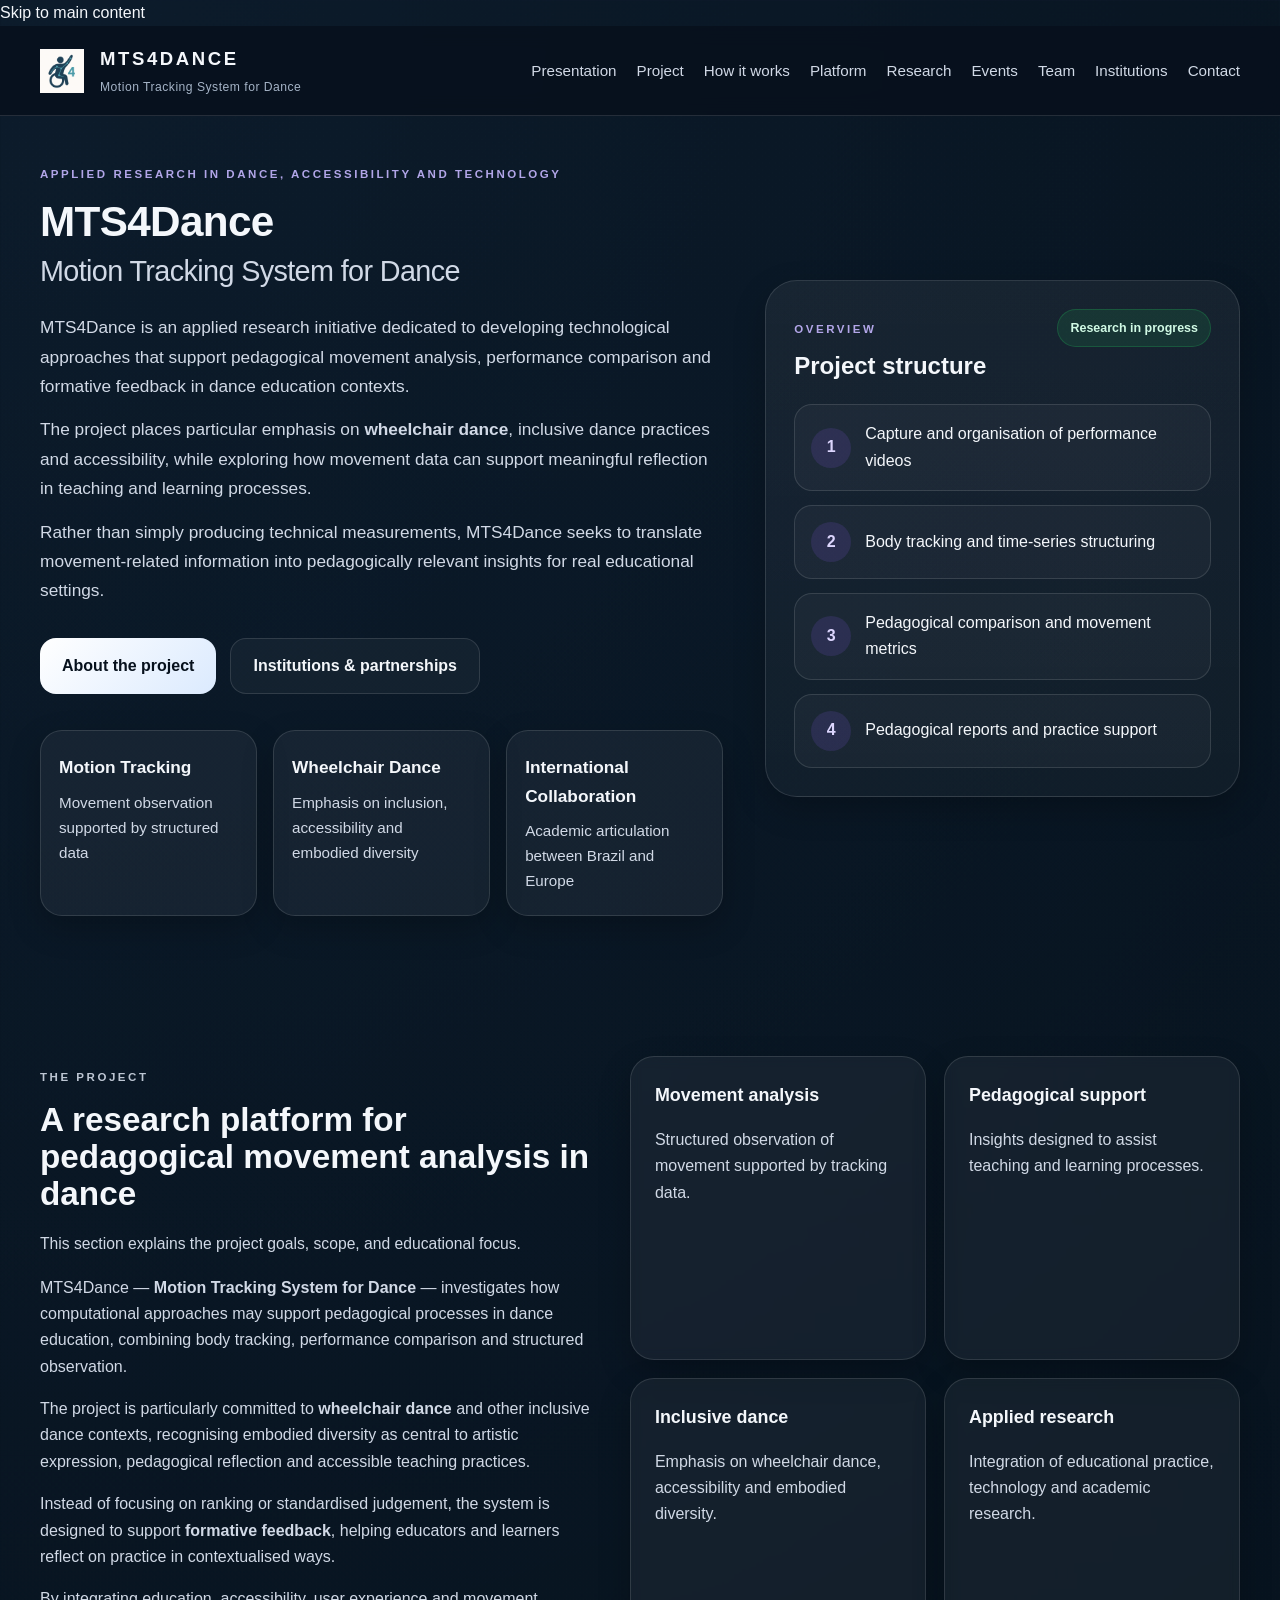
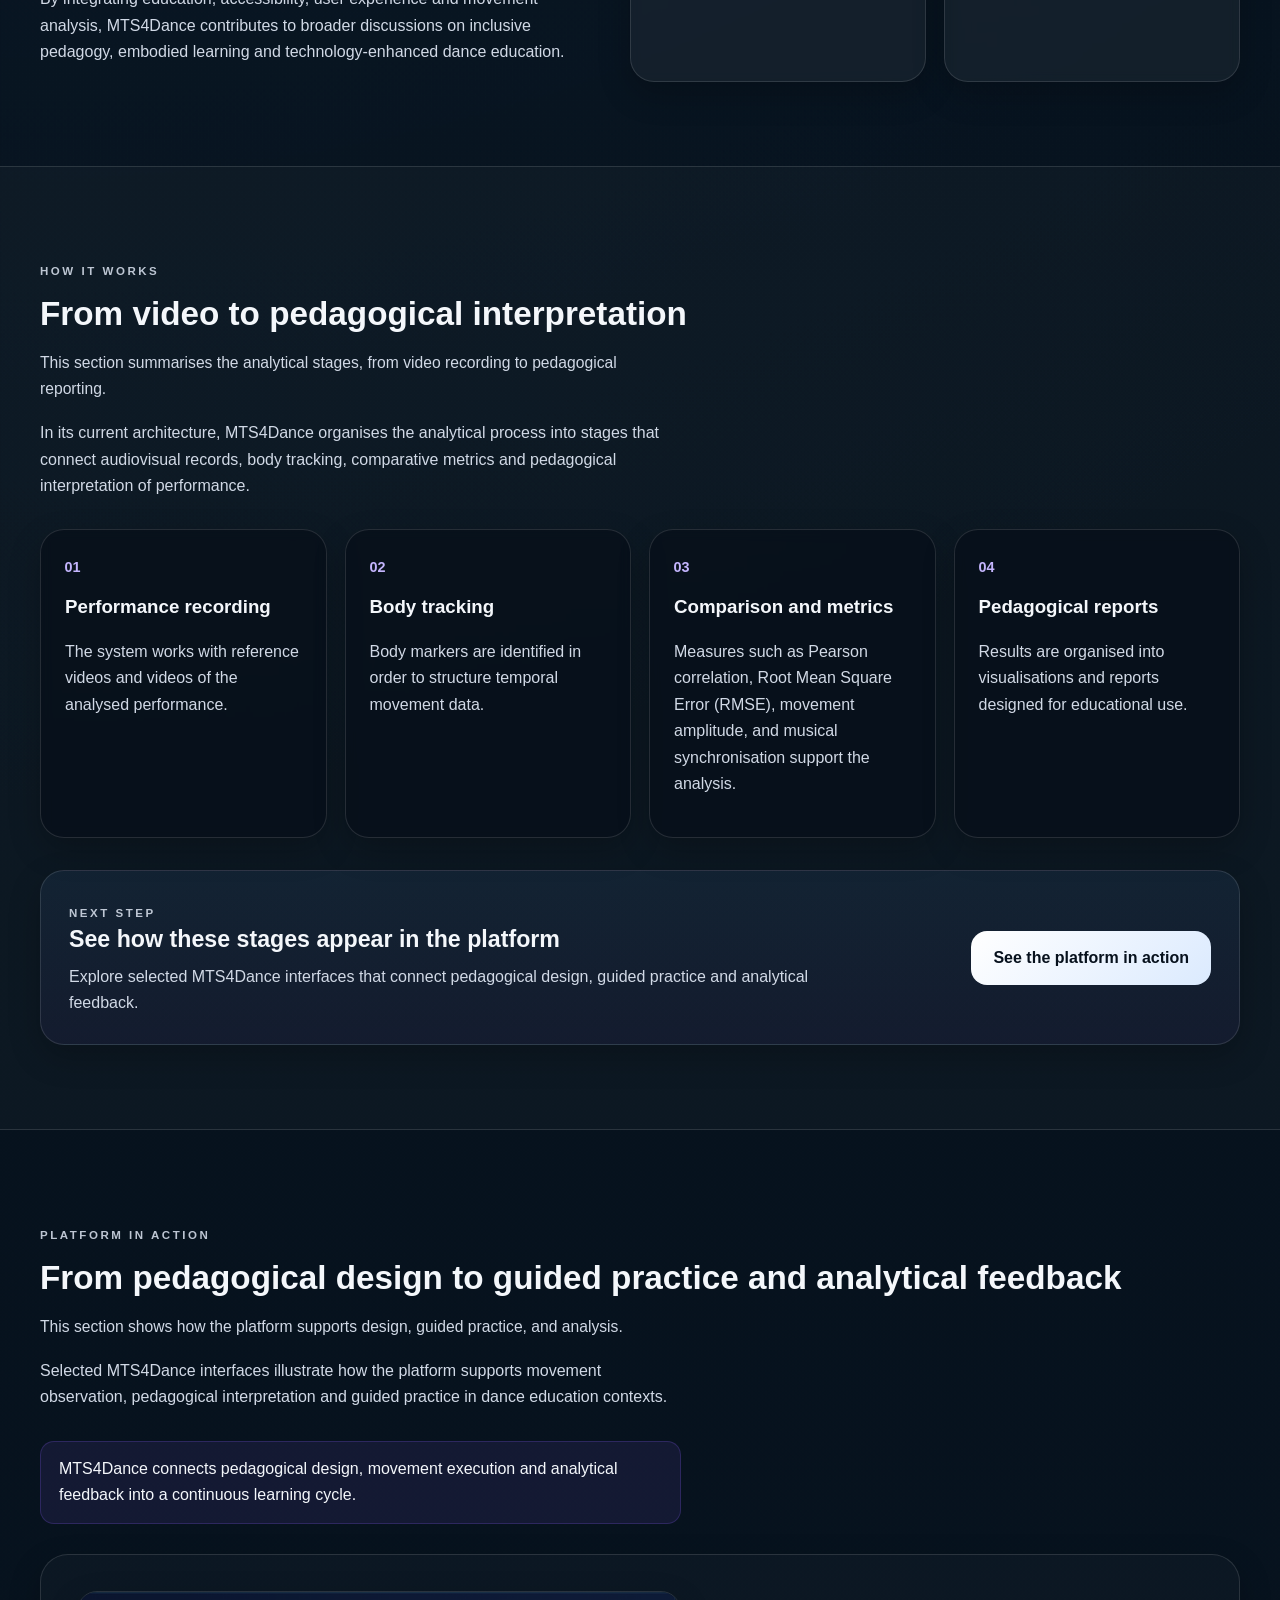
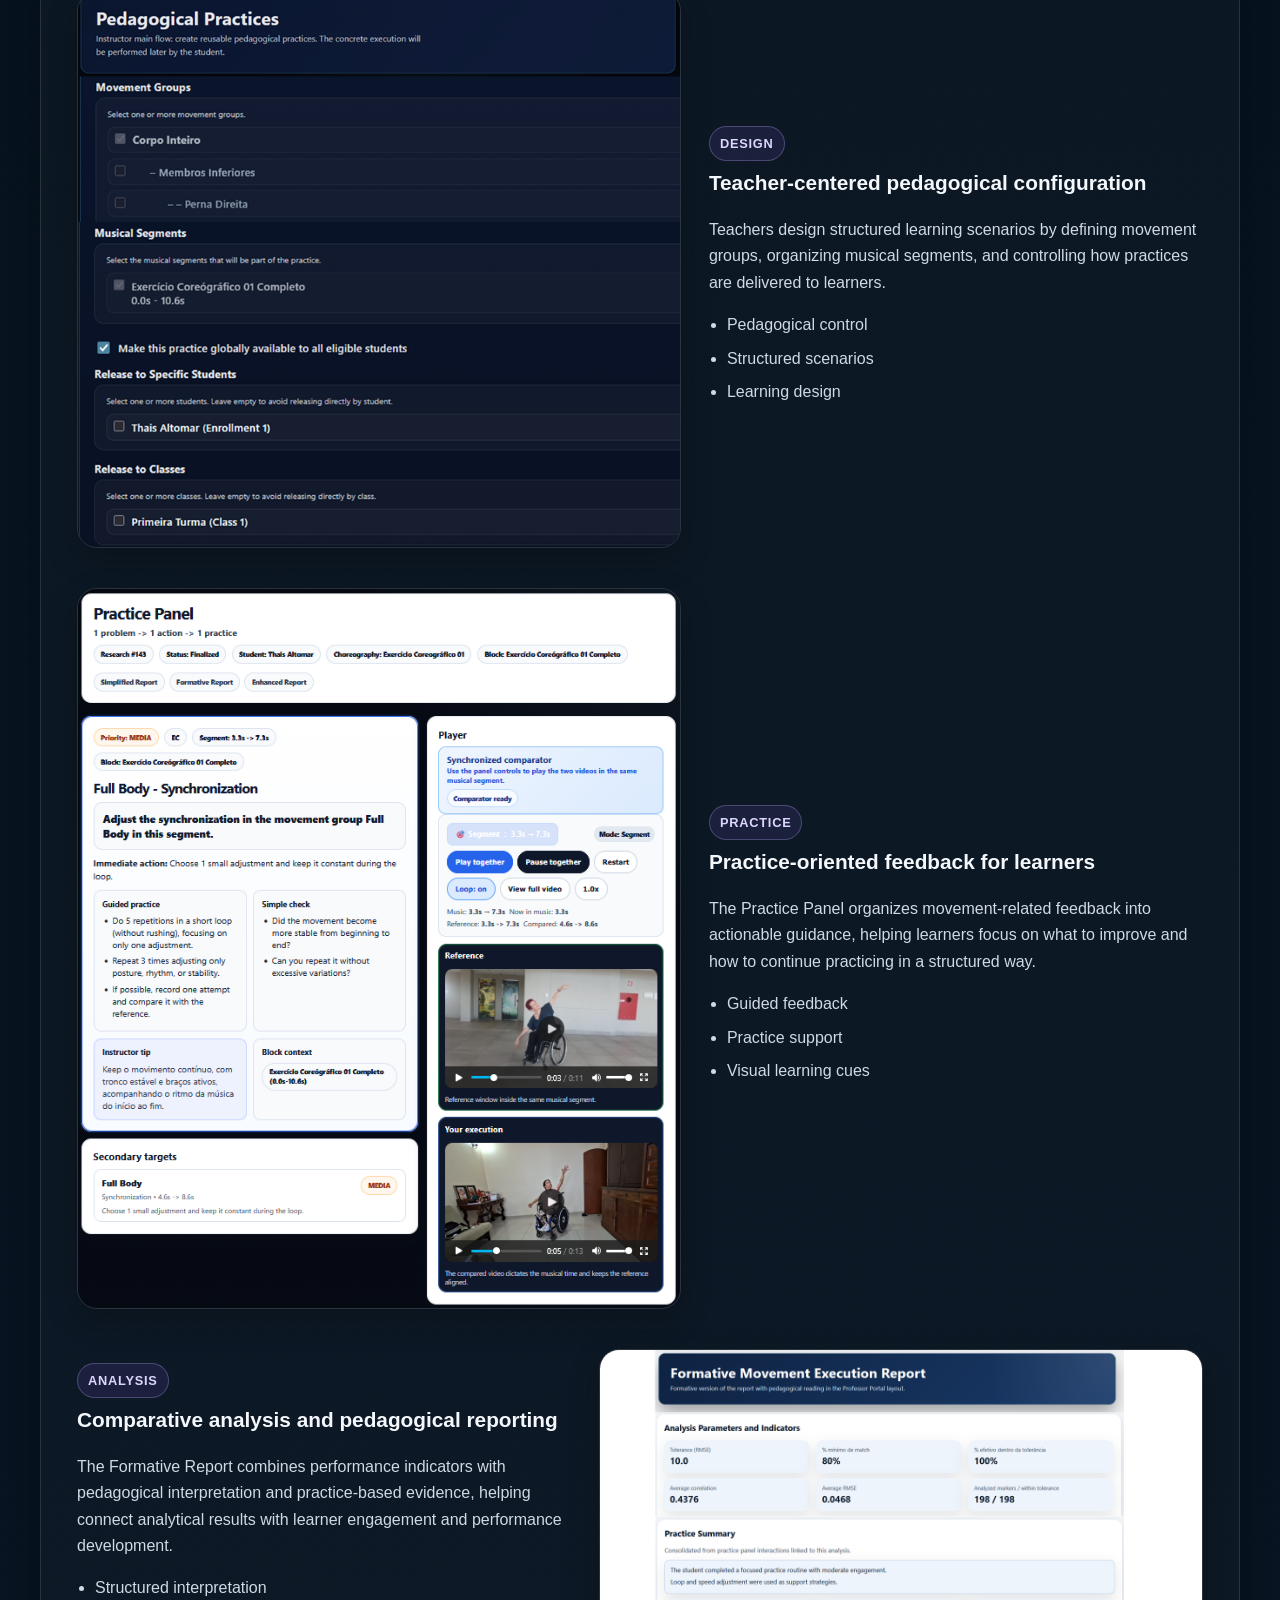
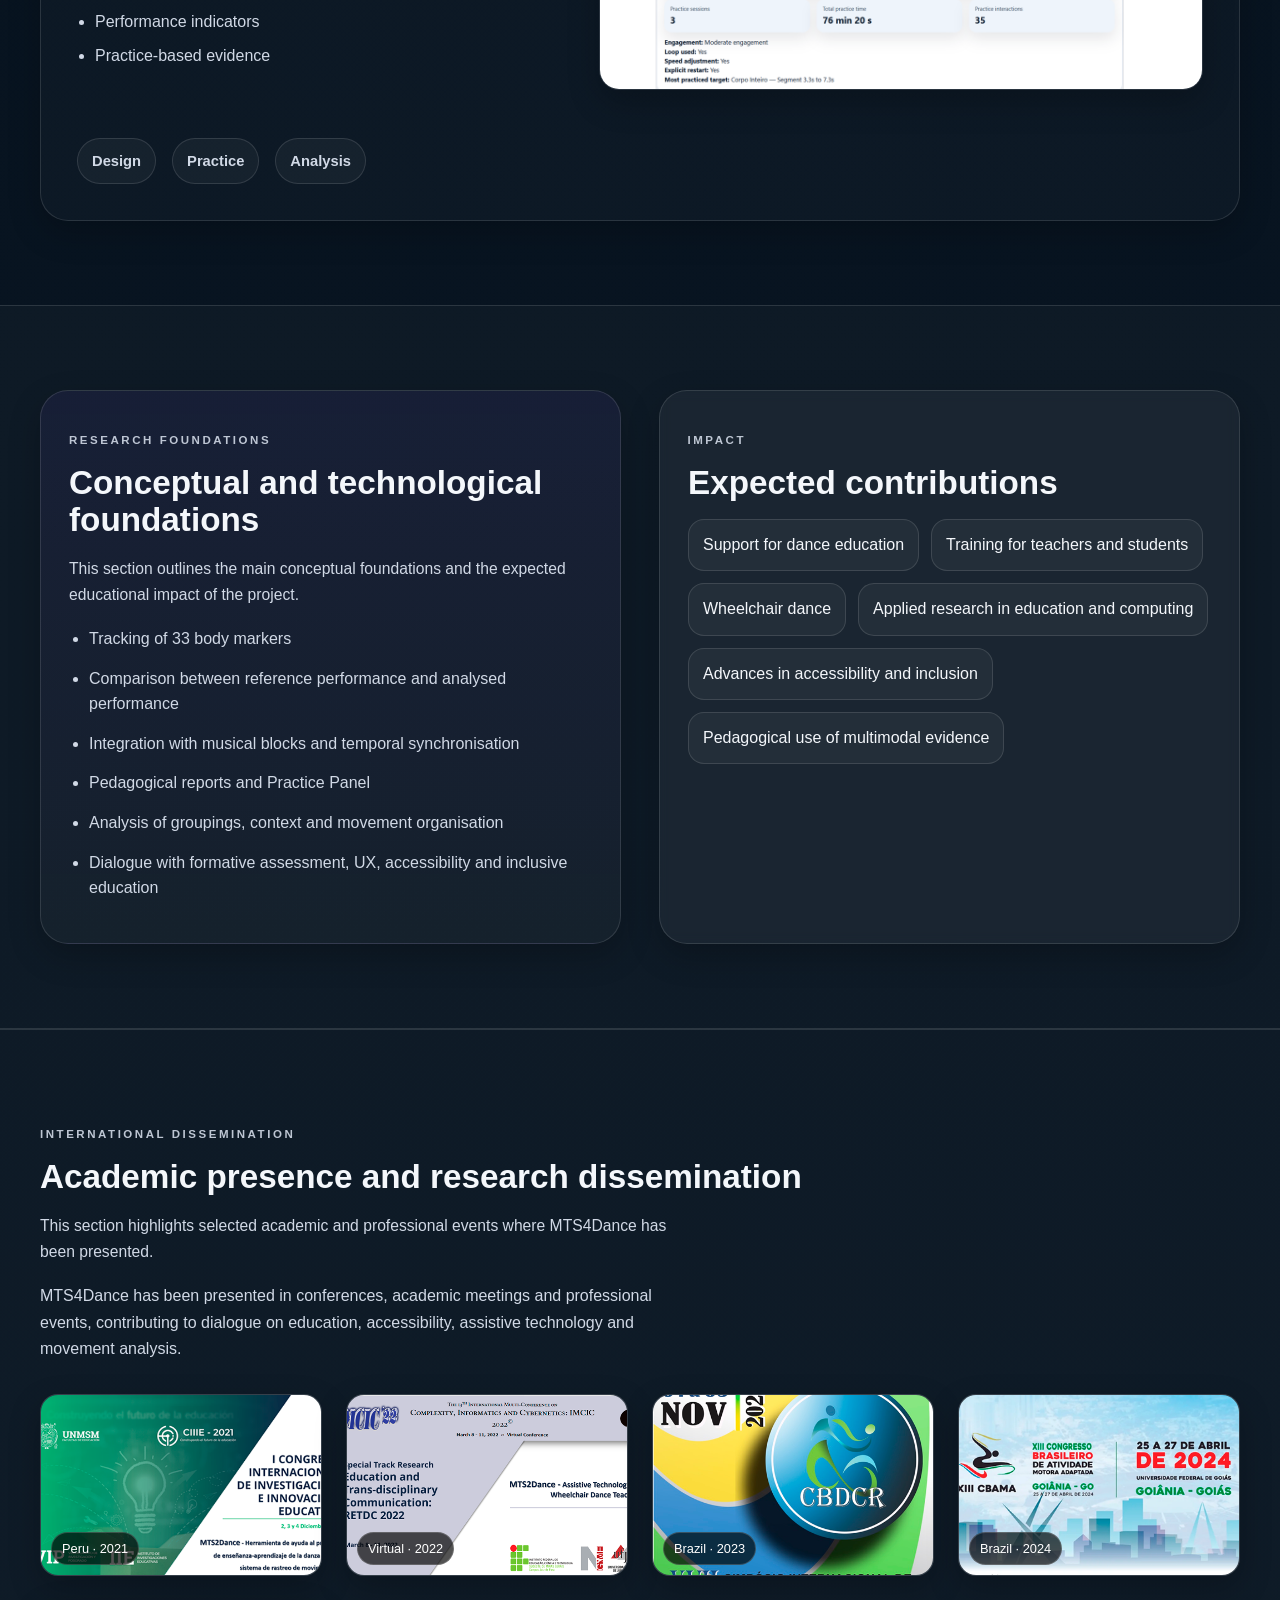
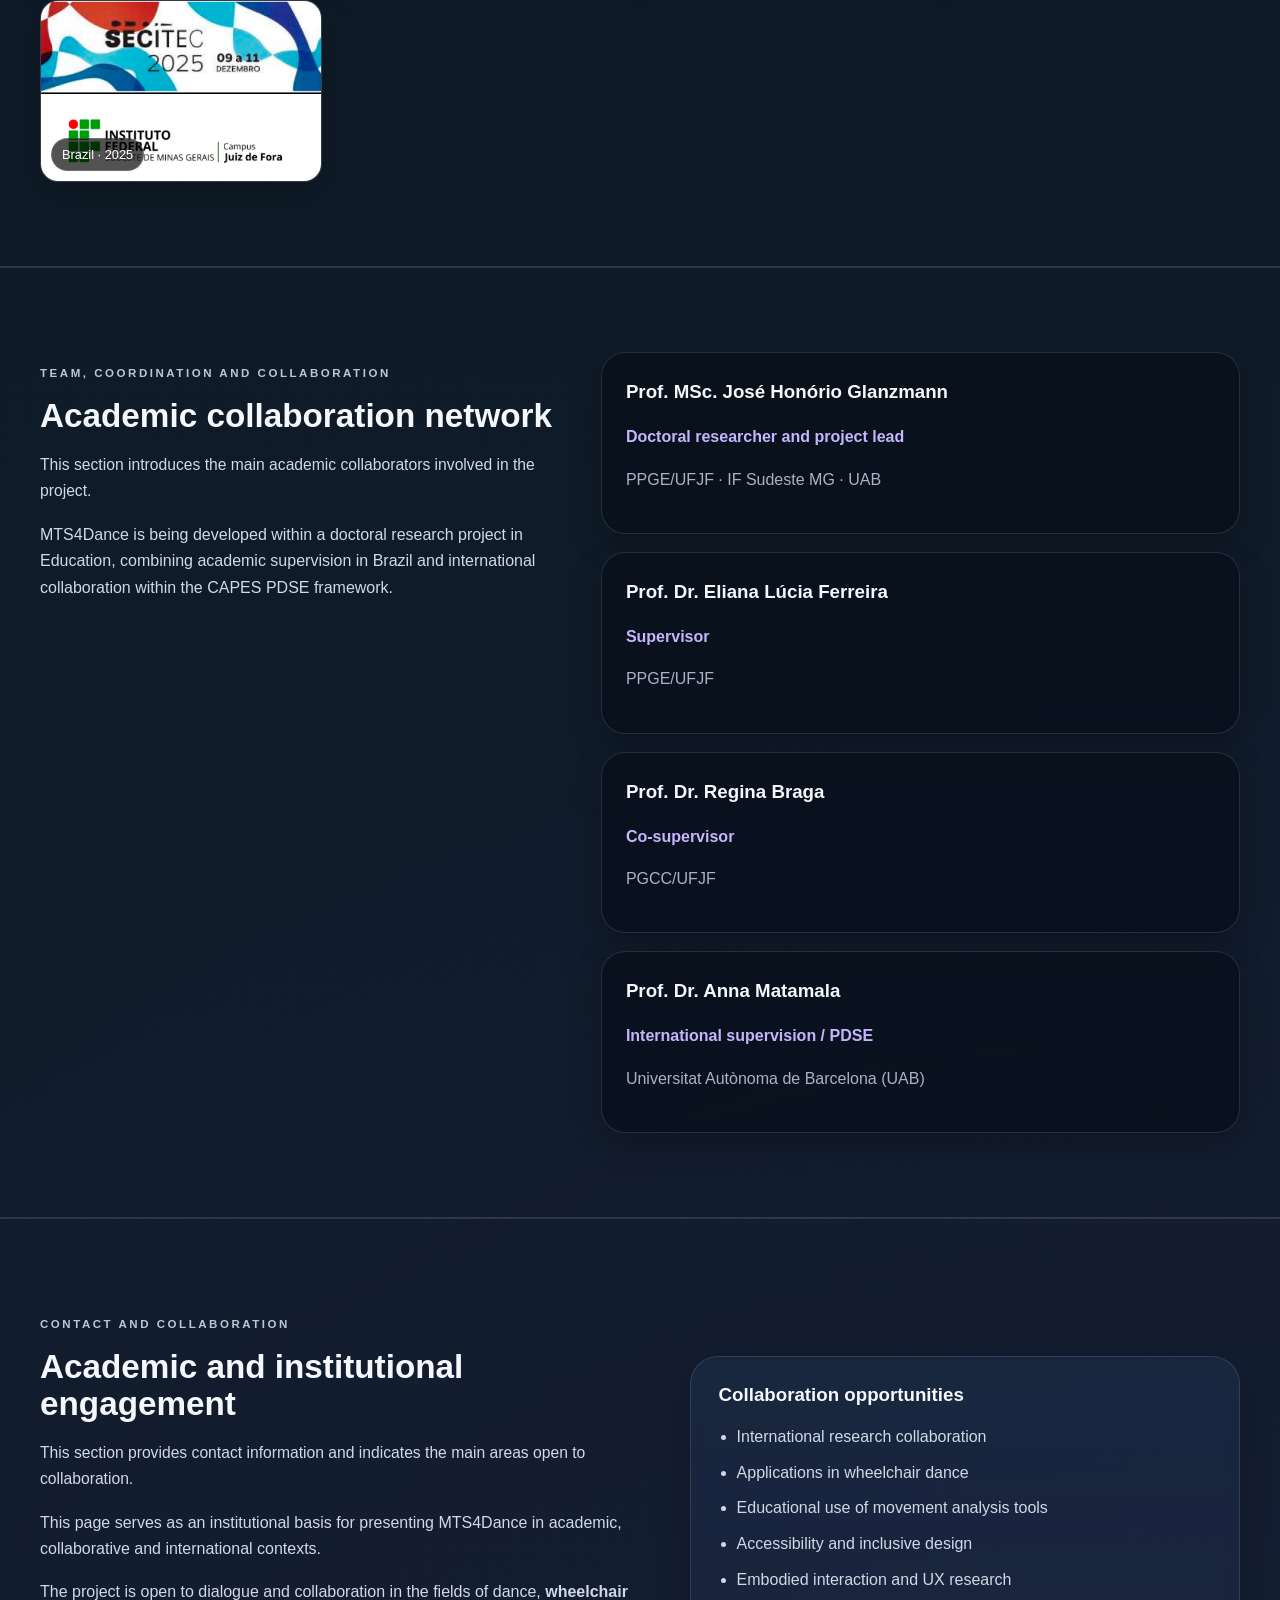
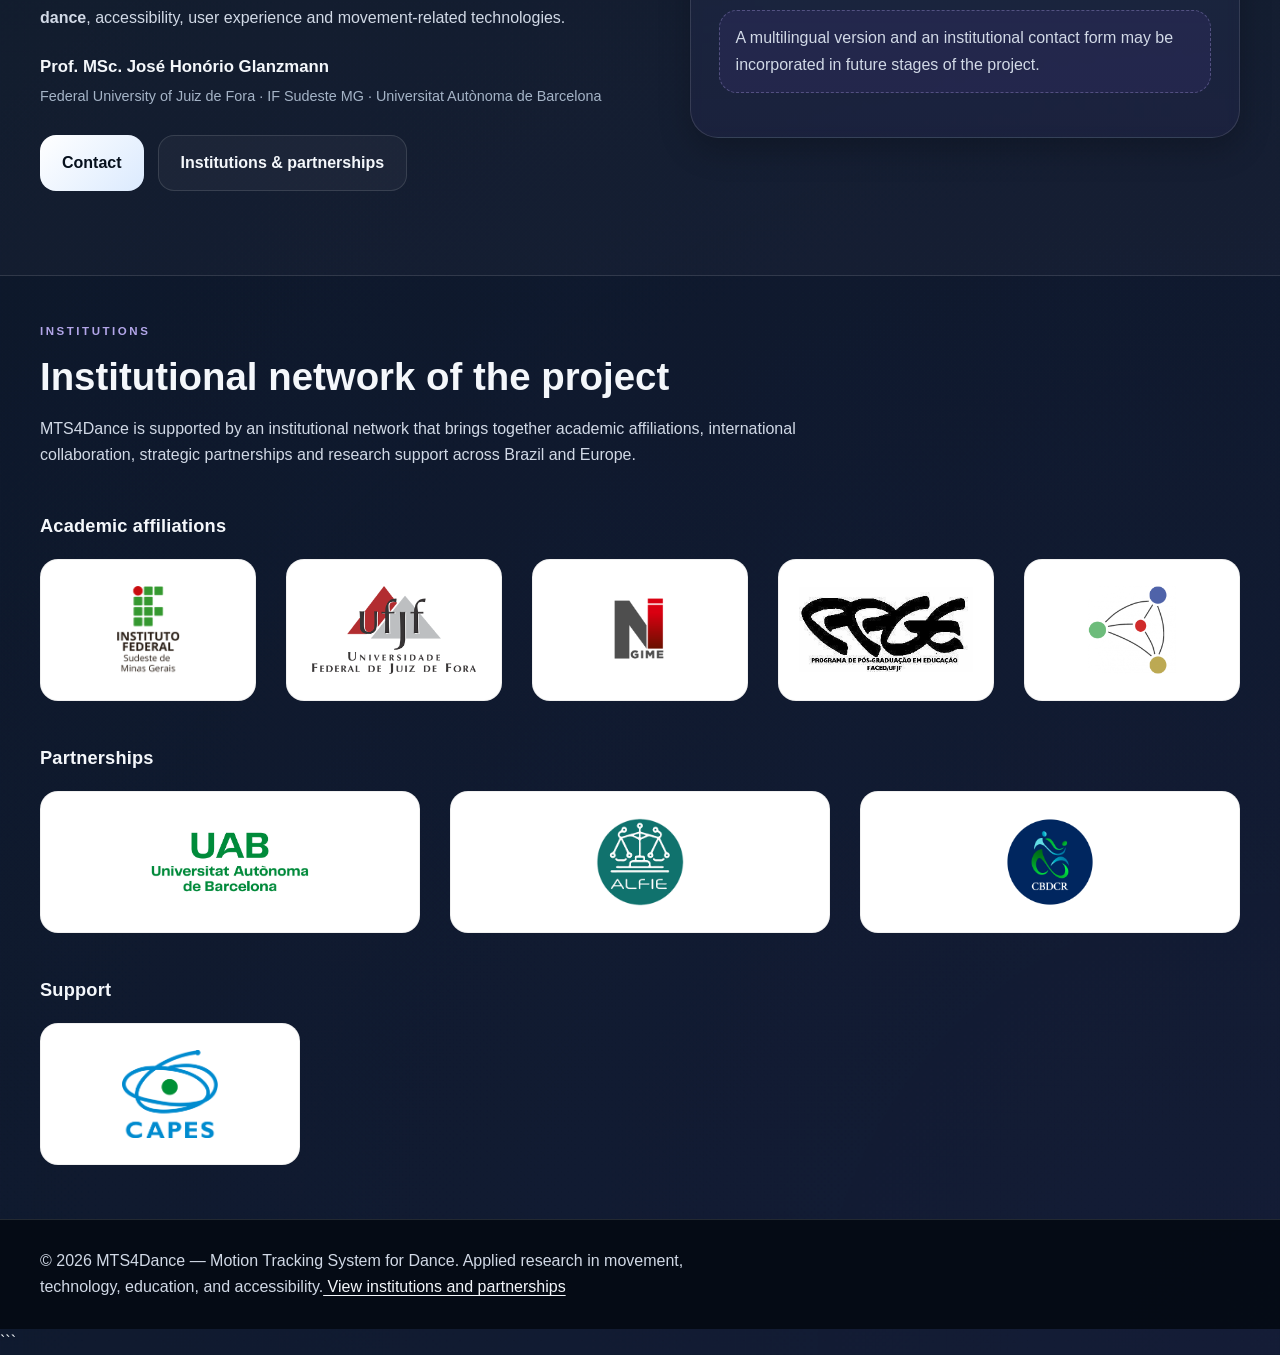
==== index.html @ b424063c "Update index with accessibility fixes" ====
<!DOCTYPE html>

<html lang="en">
<head>
<meta charset="utf-8"/>
<meta content="width=device-width, initial-scale=1.0" name="viewport"/>
<title>MTS4Dance | Motion Tracking System for Dance</title>
<meta content="MTS4Dance (Motion Tracking System for Dance) is an applied research project focused on pedagogical movement analysis in dance, with emphasis on wheelchair dance, accessibility, artificial intelligence and education." name="description"/>
<link href="images/favicon.png" rel="icon" type="image/png"/>
<link href="style.css" rel="stylesheet"/>
</head>
<body>
<!-- ✅ Skip link -->
<a href="#main-content" class="skip-link">Skip to main content</a>

<header class="site-header" role="banner">
<div class="container nav">
<div class="brand-wrap">
<img alt="MTS4Dance symbol" class="brand-logo" src="images/mts4dance-symbol.png"/>
<div class="brand-block">
<div class="brand">MTS4DANCE</div>
<div class="brand-subtitle">Motion Tracking System for Dance</div>
</div>
</div>

<nav class="menu" aria-label="Main navigation">
<a href="#presentation">Presentation</a>
<a href="#project">Project</a>
<a href="#operation">How it works</a>
<a href="#platform">Platform</a>
<a href="#research">Research</a>
<a href="#events">Events</a>
<a href="#team">Team</a>
<a href="#institutions">Institutions</a>
<a href="#contact">Contact</a>
</nav>
</div>
</header>

<main id="main-content" role="main">
<section class="hero" id="presentation">
<div class="container hero-grid">
<div class="hero-text">
<span class="eyebrow">Applied research in dance, accessibility and technology</span>
<h1>
            MTS4Dance
            <span class="hero-inline-subtitle">Motion Tracking System for Dance</span>
</h1>
<p class="hero-description">
            MTS4Dance is an applied research initiative dedicated to developing technological approaches that support pedagogical movement analysis, performance comparison and formative feedback in dance education contexts.
          </p>
<p class="hero-description hero-description-secondary">
            The project places particular emphasis on <strong>wheelchair dance</strong>,
            inclusive dance practices and accessibility, while exploring how movement data
            can support meaningful reflection in teaching and learning processes.
          </p>
<p class="hero-description hero-description-secondary">
            Rather than simply producing technical measurements, MTS4Dance seeks to translate
            movement-related information into pedagogically relevant insights for real educational settings.
          </p>
<div class="hero-actions">
<a class="btn btn-primary" href="#project">About the project</a>
<a aria-label="View the institutions and partnerships connected to MTS4Dance" class="btn btn-secondary" href="#institutions">Institutions &amp; partnerships</a>
</div>
<div class="hero-highlights">
<div class="highlight-card">
<strong>Motion Tracking</strong>
<span>Movement observation supported by structured data</span>
</div>
<div class="highlight-card">
<strong>Wheelchair Dance</strong>
<span>Emphasis on inclusion, accessibility and embodied diversity</span>
</div>
<div class="highlight-card">
<strong>International Collaboration</strong>
<span>Academic articulation between Brazil and Europe</span>
</div>
</div>
</div>
<div class="hero-panel">
<div class="panel-box">
<div class="panel-top">
<div>
<p class="panel-label">Overview</p>
<h2>Project structure</h2>
</div>
<span class="status-badge">Research in progress</span>
</div>
<div class="flow-list">
<div class="flow-item">
<span class="flow-number">1</span>
<span>Capture and organisation of performance videos</span>
</div>
<div class="flow-item">
<span class="flow-number">2</span>
<span>Body tracking and time-series structuring</span>
</div>
<div class="flow-item">
<span class="flow-number">3</span>
<span>Pedagogical comparison and movement metrics</span>
</div>
<div class="flow-item">
<span class="flow-number">4</span>
<span>Pedagogical reports and practice support</span>
</div>
</div>
</div>
</div>
</div>
</section>

<section aria-labelledby="project-title" class="section" id="project">
<div class="container section-grid">
<div>
<p class="section-label">The project</p>
<h2 id="project-title">A research platform for pedagogical movement analysis in dance</h2><p class="quick-summary">This section explains the project goals, scope, and educational focus.</p>
<p>
            MTS4Dance — <strong>Motion Tracking System for Dance</strong> — investigates
            how computational approaches may support pedagogical processes in dance education,
            combining body tracking, performance comparison and structured observation.
          </p>
<p>
            The project is particularly committed to <strong>wheelchair dance</strong>
            and other inclusive dance contexts, recognising embodied diversity as central
            to artistic expression, pedagogical reflection and accessible teaching practices.
          </p>
<p>
            Instead of focusing on ranking or standardised judgement,
            the system is designed to support <strong>formative feedback</strong>,
            helping educators and learners reflect on practice in contextualised ways.
          </p>
<p>
            By integrating education, accessibility, user experience and movement analysis,
            MTS4Dance contributes to broader discussions on inclusive pedagogy,
            embodied learning and technology-enhanced dance education.
          </p>
</div>
<div class="cards-grid">
<article class="info-card">
<h3>Movement analysis</h3>
<p>Structured observation of movement supported by tracking data.</p>
</article>
<article class="info-card">
<h3>Pedagogical support</h3>
<p>Insights designed to assist teaching and learning processes.</p>
</article>
<article class="info-card">
<h3>Inclusive dance</h3>
<p>Emphasis on wheelchair dance, accessibility and embodied diversity.</p>
</article>
<article class="info-card">
<h3>Applied research</h3>
<p>Integration of educational practice, technology and academic research.</p>
</article>
</div>
</div>
</section>
<section aria-labelledby="operation-title" class="section section-alt" id="operation">
<div class="container">
<p class="section-label">How it works</p>
<h2 id="operation-title">From video to pedagogical interpretation</h2><p class="quick-summary">This section summarises the analytical stages, from video recording to pedagogical reporting.</p>
<p class="section-intro">
          In its current architecture, MTS4Dance organises the analytical process into stages
          that connect audiovisual records, body tracking, comparative metrics and
          pedagogical interpretation of performance.
        </p>
<div class="steps-grid">
<article class="step-card">
<span class="step-number">01</span>
<h3>Performance recording</h3>
<p>
              The system works with reference videos and videos of the analysed performance.
            </p>
</article>
<article class="step-card">
<span class="step-number">02</span>
<h3>Body tracking</h3>
<p>
              Body markers are identified in order to structure temporal movement data.
            </p>
</article>
<article class="step-card">
<span class="step-number">03</span>
<h3>Comparison and metrics</h3>
<p>Measures such as Pearson correlation, Root Mean Square Error (RMSE), movement amplitude, and musical synchronisation support the analysis.</p>
</article>
<article class="step-card">
<span class="step-number">04</span>
<h3>Pedagogical reports</h3>
<p>
              Results are organised into visualisations and reports designed for educational use.
            </p>
</article>
</div>
<div class="operation-cta">
<div class="operation-cta-box">
<div class="operation-cta-text">
<p class="section-label operation-cta-label">Next step</p>
<h3>See how these stages appear in the platform</h3>
<p>
                Explore selected MTS4Dance interfaces that connect pedagogical design,
                guided practice and analytical feedback.
              </p>
</div>
<a class="btn btn-primary operation-cta-button" href="#platform">
              See the platform in action
            </a>
</div>
</div>
</div>
</section>
<section aria-labelledby="platform-title" class="section" id="platform">
<div class="container">
<p class="section-label">Platform in Action</p>
<h2 id="platform-title">From pedagogical design to guided practice and analytical feedback</h2><p class="quick-summary">This section shows how the platform supports design, guided practice, and analysis.</p>
<p class="section-intro">
          Selected MTS4Dance interfaces illustrate how the platform supports movement observation, pedagogical interpretation and guided practice in dance education contexts.
        </p>
<p class="concept-highlight platform-intro-highlight">
          MTS4Dance connects pedagogical design, movement execution and analytical feedback into a continuous learning cycle.
        </p>
<div class="platform-showcase">

<div class="showcase-item">
<div class="showcase-image">
<img alt="Teacher-centred configuration interface showing movement groups, musical segments, and practice settings" aria-controls="image-modal" aria-haspopup="dialog" aria-label="Open expanded view of image" class="zoomable" role="button" src="images/teaching_configuration_interface.png" tabindex="0"/>
</div>
<div class="showcase-text"><span class="showcase-stage">Design</span>
<h3>Teacher-centered pedagogical configuration</h3>
<p>
                Teachers design structured learning scenarios by defining movement groups,
                organizing musical segments, and controlling how practices are delivered to learners.
              </p>
<ul>
<li>Pedagogical control</li>
<li>Structured scenarios</li>
<li>Learning design</li>
</ul>
</div>
</div><div class="showcase-item">
<div class="showcase-image">
<img alt="Practice Panel interface showing structured feedback that helps learners understand what to improve and how to continue practising" aria-controls="image-modal" aria-haspopup="dialog" aria-label="Open expanded view of image" class="zoomable" role="button" src="images/practice_panel_interface.png" tabindex="0"/>
</div>
<div class="showcase-text"><span class="showcase-stage">Practice</span>
<h3>Practice-oriented feedback for learners</h3>
<p>
                The Practice Panel organizes movement-related feedback into actionable
                guidance, helping learners focus on what to improve and how to continue
                practicing in a structured way.
              </p>
<ul>
<li>Guided feedback</li>
<li>Practice support</li>
<li>Visual learning cues</li>
</ul>
</div>
</div><div class="showcase-item reverse">
<div class="showcase-image">
<img alt="Formative report interface showing comparative analysis, indicators, and pedagogical interpretation" aria-controls="image-modal" aria-haspopup="dialog" aria-label="Open expanded view of image" class="zoomable" role="button" src="images/pedagogical_report_interface.png" tabindex="0"/>
</div>
<div class="showcase-text"><span class="showcase-stage">Analysis</span>
<h3>Comparative analysis and pedagogical reporting</h3>
<p>
                The Formative Report combines performance indicators with pedagogical
                interpretation and practice-based evidence, helping connect analytical
                results with learner engagement and performance development.
              </p>
<ul>
<li>Structured interpretation</li>
<li>Performance indicators</li>
<li>Practice-based evidence</li>
</ul>
</div>
</div><div aria-label="Pedagogical cycle" class="platform-cycle">
<span>Design</span>
<span>Practice</span>
<span>Analysis</span>
</div></div>
</div>
</section>
<section aria-labelledby="research-title" class="section section-alt" id="research">
<div class="container two-columns">
<div class="feature-box">
<p class="section-label">Research foundations</p>
<h2 id="research-title">Conceptual and technological foundations</h2><p class="quick-summary">This section outlines the main conceptual foundations and the expected educational impact of the project.</p>
<ul class="feature-list">
<li>Tracking of 33 body markers</li>
<li>Comparison between reference performance and analysed performance</li>
<li>Integration with musical blocks and temporal synchronisation</li>
<li>Pedagogical reports and Practice Panel</li>
<li>Analysis of groupings, context and movement organisation</li>
<li>Dialogue with formative assessment, UX, accessibility and inclusive education</li>
</ul>
</div>
<div class="simple-box research-impact-box">
<p class="section-label">Impact</p>
<h2>Expected contributions</h2>
<div class="pillars">
<span>Support for dance education</span>
<span>Training for teachers and students</span>
<span>Wheelchair dance</span>
<span>Applied research in education and computing</span>
<span>Advances in accessibility and inclusion</span>
<span>Pedagogical use of multimodal evidence</span>
</div>
</div>
</div>
</section>
<section aria-labelledby="events-title" class="section section-alt" id="events">
<div class="container">
<p class="section-label">International dissemination</p>
<h2 id="events-title">Academic presence and research dissemination</h2><p class="quick-summary">This section highlights selected academic and professional events where MTS4Dance has been presented.</p>
<p class="section-intro">
          MTS4Dance has been presented in conferences, academic meetings and professional events,
          contributing to dialogue on education, accessibility, assistive technology and movement analysis.
        </p>
<div class="events-gallery">
<div class="event-image">
<img alt="Poster of the CIIIE 2021 event where MTS4Dance research was presented" aria-controls="image-modal" aria-haspopup="dialog" aria-label="Open expanded view of image" class="zoomable" role="button" src="images/event_ciiie_2021.png" tabindex="0"/>
<span>Peru · 2021</span>
</div>
<div class="event-image">
<img alt="Poster of the IMCIC 2022 event featuring MTS4Dance research dissemination" aria-controls="image-modal" aria-haspopup="dialog" aria-label="Open expanded view of image" class="zoomable" role="button" src="images/event_imcic_2022.png" tabindex="0"/>
<span>Virtual · 2022</span>
</div>
<div class="event-image">
<img alt="Poster of the CBDCR 2023 event related to wheelchair dance and MTS4Dance dissemination" aria-controls="image-modal" aria-haspopup="dialog" aria-label="Open expanded view of image" class="zoomable" role="button" src="images/event_cbdcr_2023.png" tabindex="0"/>
<span>Brazil · 2023</span>
</div>
<div class="event-image">
<img alt="Poster of the CBAMA 2024 event featuring MTS4Dance research dissemination" aria-controls="image-modal" aria-haspopup="dialog" aria-label="Open expanded view of image" class="zoomable" role="button" src="images/event_cbama_2024.png" tabindex="0"/>
<span>Brazil · 2024</span>
</div>
<div class="event-image">
<img alt="Poster of the SECITEC 2025 event featuring MTS4Dance research dissemination" aria-controls="image-modal" aria-haspopup="dialog" aria-label="Open expanded view of image" class="zoomable" role="button" src="images/event_secitec_2025.png" tabindex="0"/>
<span>Brazil · 2025</span>
</div>
</div>
</div>
</section>
<section aria-labelledby="team-title" class="section section-alt" id="team">
<div class="container team-grid">
<div>
<p class="section-label">Team, coordination and collaboration</p>
<h2 id="team-title">Academic collaboration network</h2><p class="quick-summary">This section introduces the main academic collaborators involved in the project.</p>
<p>
            MTS4Dance is being developed within a doctoral research project in Education,
            combining academic supervision in Brazil and international collaboration
            within the CAPES PDSE framework.
          </p>
</div>
<div class="team-cards">
<article class="team-card">
<h3>Prof. MSc. José Honório Glanzmann</h3>
<p class="team-role">Doctoral researcher and project lead</p>
<p class="team-org">PPGE/UFJF · IF Sudeste MG · UAB</p>
</article>
<article class="team-card">
<h3>Prof. Dr. Eliana Lúcia Ferreira</h3>
<p class="team-role">Supervisor</p>
<p class="team-org">PPGE/UFJF</p>
</article>
<article class="team-card">
<h3>Prof. Dr. Regina Braga</h3>
<p class="team-role">Co-supervisor</p>
<p class="team-org">PGCC/UFJF</p>
</article>
<article class="team-card">
<h3>Prof. Dr. Anna Matamala</h3>
<p class="team-role">International supervision / PDSE</p>
<p class="team-org">Universitat Autònoma de Barcelona (UAB)</p>
</article>
</div>
</div>
</section>
<section aria-labelledby="contact-title" class="section section-alt" id="contact">
<div class="container contact-grid">
<div>
<p class="section-label">Contact and collaboration</p>
<h2 id="contact-title">Academic and institutional engagement</h2><p class="quick-summary">This section provides contact information and indicates the main areas open to collaboration.</p>
<p>
            This page serves as an institutional basis for presenting MTS4Dance
            in academic, collaborative and international contexts.
          </p>
<p>
            The project is open to dialogue and collaboration in the fields of dance,
            <strong>wheelchair dance</strong>, accessibility, user experience and
            movement-related technologies.
          </p>
<div class="contact-identity">
<strong>Prof. MSc. José Honório Glanzmann</strong>
<span>Federal University of Juiz de Fora · IF Sudeste MG · Universitat Autònoma de Barcelona</span>
</div>
<div class="contact-actions">
<a aria-label="Send an email about the MTS4Dance project" class="btn btn-primary" href="mailto:jose.honorio@ifsudestemg.edu.br?subject=MTS4Dance%20-%20Academic%20Contact&amp;body=Hello,%20I%20would%20like%20to%20receive%20more%20information%20about%20the%20MTS4Dance%20project.">
              Contact
            </a>
<a class="btn btn-secondary" href="#institutions">
              Institutions &amp; partnerships
            </a>
</div>
</div>
<div class="contact-box">
<h3>Collaboration opportunities</h3>
<ul>
<li>International research collaboration</li>
<li>Applications in wheelchair dance</li>
<li>Educational use of movement analysis tools</li>
<li>Accessibility and inclusive design</li>
<li>Embodied interaction and UX research</li>
</ul>
<p class="contact-note">
            A multilingual version and an institutional contact form may be incorporated
            in future stages of the project.
          </p>
</div>
</div>
</section>
</main>
<section class="logos-section" id="institutions" aria-labelledby="institutions-title">
<div class="container">
<p class="section-label">Institutions</p>
<h2 class="logos-main-title" id="institutions-title">Institutional network of the project</h2>
<p class="section-intro logos-intro">
          MTS4Dance is supported by an institutional network that brings together academic affiliations,
          international collaboration, strategic partnerships and research support across Brazil and Europe.
        </p>
<div class="logos-group">
<h3 class="logos-group-title">Academic affiliations</h3>
<div class="logos-grid">
<a aria-label="Federal Institute of Southeast Minas Gerais, Juiz de Fora Campus" class="logo-item" data-tooltip="Federal Institute of Southeast Minas Gerais – Juiz de Fora Campus" href="https://www.ifsudestemg.edu.br/juizdefora" rel="noopener noreferrer" target="_blank">
<img alt="Logo of the Federal Institute of Southeast Minas Gerais, Juiz de Fora Campus" src="images/ifsudestemg.png"/>
</a>
<a aria-label="Federal University of Juiz de Fora" class="logo-item" data-tooltip="Federal University of Juiz de Fora" href="https://www2.ufjf.br/ufjf/" rel="noopener noreferrer" target="_blank">
<img alt="Logo of the Federal University of Juiz de Fora" src="images/ufjf.png"/>
</a>
<a aria-label="NGIME research group at UFJF" class="logo-item" data-tooltip="NGIME – Research Group on Inclusion, Movement and Teaching" href="https://www.ngime.ufjf.br/" rel="noopener noreferrer" target="_blank">
<img alt="Logo of NGIME, the research group on Inclusion, Movement and Teaching at the Federal University of Juiz de Fora" src="images/ngime.png"/>
</a>
<a aria-label="Graduate Program in Education at UFJF" class="logo-item" data-tooltip="Graduate Program in Education – UFJF" href="https://www2.ufjf.br/ppge/" rel="noopener noreferrer" target="_blank">
<img alt="Logo of the Graduate Program in Education at the Federal University of Juiz de Fora" src="images/ppge.png"/>
</a>
<a aria-label="Graduate Program in Computer Science at UFJF" class="logo-item" data-tooltip="Graduate Program in Computer Science – UFJF" href="https://www2.ufjf.br/pgcc/" rel="noopener noreferrer" target="_blank">
<img alt="Logo of the Graduate Program in Computer Science at the Federal University of Juiz de Fora" src="images/ppgc.png"/>
</a>
</div>
</div>
<div class="logos-group">
<h3 class="logos-group-title">Partnerships</h3>
<div class="logos-grid">
<a aria-label="Universitat Autònoma de Barcelona" class="logo-item" data-tooltip="Universitat Autònoma de Barcelona" href="https://www.uab.cat/" rel="noopener noreferrer" target="_blank">
<img alt="Logo of the Universitat Autònoma de Barcelona" src="images/uab.png"/>
</a>
<a aria-label="ALFIE Project" class="logo-item" data-tooltip="ALFIE Project" href="https://alfie-project.eu/" rel="noopener noreferrer" target="_blank">
<img alt="Logo of the ALFIE Project" src="images/alfie.png"/>
</a>
<a aria-label="Brazilian Confederation of Wheelchair Dance" class="logo-item" data-tooltip="Brazilian Confederation of Wheelchair Dance" href="https://www.cbdcr.org.br/wordpress/" rel="noopener noreferrer" target="_blank">
<img alt="Logo of the Brazilian Confederation of Wheelchair Dance" src="images/cbdcr.png"/>
</a>
</div>
</div>
<div class="logos-group">
<h3 class="logos-group-title">Support</h3>
<div class="logos-grid support-grid">
<a aria-label="Coordination for the Improvement of Higher Education Personnel" class="logo-item" data-tooltip="Coordination for the Improvement of Higher Education Personnel" href="https://www.gov.br/capes/pt-br" rel="noopener noreferrer" target="_blank">
<img alt="Logo of CAPES, the Coordination for the Improvement of Higher Education Personnel" src="images/capes.png"/>
</a>
</div>
</div>
</div>
</section><footer class="site-footer" role="contentinfo">
<div class="container footer-content">
<p>© 2026 MTS4Dance — Motion Tracking System for Dance. Applied research in movement, technology, education, and accessibility.<a href="#institutions"> View institutions and partnerships</a></p>

</div>
</footer>
<div aria-describedby="image-modal-description"
     aria-labelledby="image-modal-title"
     aria-modal="true"
     class="image-modal"
     id="image-modal"
     role="dialog"
     hidden>
	<h2 class="sr-only" id="image-modal-title">Expanded image view</h2><p class="sr-only" id="image-modal-description">Dialog showing an enlarged version of a selected image. Press Escape or use the close button to return to the page.</p><button aria-label="Close expanded image view" class="image-modal-close" id="image-modal-close" type="button">×</button><img alt="Expanded image view" id="modal-img" src=""/>
</div>
<script>
    const modal = document.getElementById("image-modal");
    const modalImg = document.getElementById("modal-img");
    const modalClose = document.getElementById("image-modal-close");
    const zoomableImages = document.querySelectorAll(".zoomable");
    const focusableSelectors = 'button, [href], input, select, textarea, [tabindex]:not([tabindex="-1"])';
    let lastFocusedElement = null;

```
function getFocusableElements(container) {
  return Array.from(container.querySelectorAll(focusableSelectors)).filter(
    (element) => !element.hasAttribute("disabled") && !element.getAttribute("aria-hidden")
  );
}

function openModal(img) {
  lastFocusedElement = document.activeElement;
  modal.hidden = false;
  modal.classList.add("active");
  modalImg.src = img.src;
  modalImg.alt = img.alt;
  document.body.style.overflow = "hidden";
  modalClose.focus();
}

function closeModal() {
  modal.classList.remove("active");
  modal.hidden = true;
  modalImg.src = "";
  modalImg.alt = "Expanded image view";
  document.body.style.overflow = "";
  if (lastFocusedElement) {
    lastFocusedElement.focus();
  }
}

zoomableImages.forEach((img) => {
  img.addEventListener("click", () => openModal(img));
  img.addEventListener("keydown", (event) => {
    if (event.key === "Enter" || event.key === " ") {
      event.preventDefault();
      openModal(img);
    }
  });
});

modalClose.addEventListener("click", closeModal);

modal.addEventListener("click", (event) => {
  if (event.target === modal) {
    closeModal();
  }
});

modal.addEventListener("keydown", (event) => {
  if (event.key === "Tab") {
    const focusableElements = getFocusableElements(modal);
    if (focusableElements.length === 0) {
      event.preventDefault();
      return;
    }

    const firstElement = focusableElements[0];
    const lastElement = focusableElements[focusableElements.length - 1];

    if (event.shiftKey && document.activeElement === firstElement) {
      event.preventDefault();
      lastElement.focus();
    } else if (!event.shiftKey && document.activeElement === lastElement) {
      event.preventDefault();
      firstElement.focus();
    }
  }
});

document.addEventListener("keydown", (event) => {
  if (event.key === "Escape" && !modal.hidden) {
    closeModal();
  }
});
</script>
```

</body>
</html>
---- style.css ----
:root {
  --bg-main: #07111d;
  --bg-secondary: #0d1b2b;
  --bg-soft: rgba(255, 255, 255, 0.04);
  --bg-card: rgba(255, 255, 255, 0.05);
  --bg-card-strong: rgba(255, 255, 255, 0.08);
  --border: rgba(255, 255, 255, 0.12);
  --border-strong: rgba(255, 255, 255, 0.18);
  --text-main: #f4f7fb;
  --text-soft: #d1d9e6;
  --text-muted: #a5b4c7;
  --primary: #8b5cf6;
  --primary-soft: rgba(139, 92, 246, 0.14);
  --secondary: #60a5fa;
  --secondary-soft: rgba(96, 165, 250, 0.14);
  --success: #22c55e;
  --success-soft: rgba(34, 197, 94, 0.12);
  --shadow: 0 12px 32px rgba(0, 0, 0, 0.22);
  --shadow-strong: 0 18px 48px rgba(0, 0, 0, 0.32);
  --radius-lg: 28px;
  --radius-md: 22px;
  --radius-sm: 16px;
  --container: 1200px;
}

* {
  box-sizing: border-box;
}

html {
  scroll-behavior: smooth;
  scroll-padding-top: 100px;
}

body {
  margin: 0;
  font-family: "Segoe UI", Arial, Helvetica, sans-serif;
  color: var(--text-main);
  background:
    radial-gradient(circle at top left, rgba(96, 165, 250, 0.08), transparent 26%),
    radial-gradient(circle at bottom right, rgba(139, 92, 246, 0.08), transparent 28%),
    linear-gradient(180deg, #05101a 0%, #0a1726 100%);
  line-height: 1.65;
  overflow-x: hidden;
}

img {
  max-width: 100%;
  display: block;
}

a {
  color: inherit;
  text-decoration: none;
}

a:focus-visible,
button:focus-visible {
  outline: 3px solid rgba(96, 165, 250, 0.6);
  outline-offset: 3px;
  border-radius: 8px;
}

ul {
  line-height: 1.6;
}

.container {
  width: min(100% - 40px, var(--container));
  margin: 0 auto;
}

/* HEADER */

.site-header {
  position: sticky;
  top: 0;
  z-index: 100;
  backdrop-filter: blur(10px);
  background: rgba(7, 17, 29, 0.88);
  border-bottom: 1px solid var(--border);
}

.nav {
  display: flex;
  align-items: center;
  justify-content: space-between;
  gap: 24px;
  padding: 18px 0;
}

.brand-wrap {
  display: flex;
  align-items: center;
  gap: 16px;
}

.brand-logo {
  height: 44px;
  width: auto;
  object-fit: contain;
  display: block;
}

.brand-block {
  display: flex;
  flex-direction: column;
  gap: 2px;
}

.brand {
  font-size: 1.16rem;
  font-weight: 800;
  letter-spacing: 0.14em;
  text-transform: uppercase;
  color: var(--text-main);
}

.brand-subtitle {
  font-size: 0.76rem;
  color: var(--text-muted);
  letter-spacing: 0.04em;
}

.menu {
  display: flex;
  flex-wrap: wrap;
  gap: 20px;
}

.menu a {
  font-size: 0.95rem;
  color: var(--text-soft);
  transition: color 0.2s ease, opacity 0.2s ease;
}

.menu a:hover,
.menu a:focus-visible {
  color: var(--text-main);
}

/* HERO */

.hero {
  padding: 44px 0 56px;
}

.hero-grid {
  display: grid;
  grid-template-columns: 1.18fr 0.82fr;
  gap: 42px;
  align-items: center;
}

.eyebrow,
.section-label,
.panel-label {
  display: inline-block;
  margin-bottom: 14px;
  font-size: 0.72rem;
  font-weight: 700;
  letter-spacing: 0.22em;
  text-transform: uppercase;
  color: #c4b5fd;
  opacity: 0.9;
}

.hero h1,
.section h2,
.contact-box h3,
.panel-box h2,
.logos-main-title,
.operation-cta-box h3 {
  margin: 0;
  line-height: 1.12;
}

.hero h1 {
  font-size: clamp(2.15rem, 3.3vw, 3.35rem);
  font-weight: 800;
  letter-spacing: -0.015em;
  max-width: 760px;
}

.hero-inline-subtitle {
  display: block;
  margin-top: 10px;
  font-weight: 400;
  color: var(--text-soft);
  font-size: clamp(1.35rem, 2.25vw, 2.15rem);
  line-height: 1.18;
}

.hero-project-logo {
  display: none;
}

.hero-description {
  margin: 24px 0 0;
  max-width: 680px;
  font-size: 1.08rem;
  line-height: 1.7;
  color: var(--text-soft);
}

.hero-description-secondary {
  margin-top: 14px;
}

.hero-actions {
  display: flex;
  flex-wrap: wrap;
  gap: 14px;
  margin-top: 32px;
}

.btn {
  display: inline-flex;
  align-items: center;
  justify-content: center;
  padding: 14px 22px;
  border-radius: 16px;
  font-weight: 700;
  cursor: pointer;
  transition: transform 0.2s ease, background 0.2s ease, border-color 0.2s ease, box-shadow 0.2s ease;
}

.btn:hover {
  transform: translateY(-1px);
  box-shadow: 0 10px 24px rgba(0, 0, 0, 0.18);
}

.btn-primary {
  background: linear-gradient(135deg, #ffffff, #dbeafe);
  color: #07111d;
}

.btn-secondary {
  background: rgba(255, 255, 255, 0.04);
  border: 1px solid var(--border);
  color: var(--text-main);
}

.hero-highlights {
  display: grid;
  grid-template-columns: repeat(3, 1fr);
  gap: 16px;
  margin-top: 36px;
}

.highlight-card {
  padding: 22px 18px;
  border-radius: 22px;
  border: 1px solid var(--border);
  background: var(--bg-card);
  box-shadow: var(--shadow);
}

.highlight-card strong {
  display: block;
  margin-bottom: 8px;
  font-size: 1.08rem;
  color: var(--text-main);
}

.highlight-card span {
  display: block;
  color: var(--text-soft);
  font-size: 0.95rem;
}

/* HERO PANEL */

.hero-panel {
  position: relative;
}

.panel-box {
  padding: 28px;
  border-radius: 32px;
  border: 1px solid var(--border);
  background: linear-gradient(180deg, rgba(255, 255, 255, 0.06), rgba(255, 255, 255, 0.035));
  box-shadow: var(--shadow);
}

.panel-top {
  display: flex;
  justify-content: space-between;
  align-items: flex-start;
  gap: 18px;
  margin-bottom: 24px;
}

.status-badge {
  padding: 8px 12px;
  border-radius: 999px;
  border: 1px solid rgba(34, 197, 94, 0.24);
  background: var(--success-soft);
  color: #d1fae5;
  font-size: 0.78rem;
  font-weight: 700;
  white-space: nowrap;
}

.flow-list {
  display: grid;
  gap: 14px;
}

.flow-item {
  display: flex;
  align-items: center;
  gap: 14px;
  padding: 16px;
  border-radius: 18px;
  border: 1px solid var(--border);
  background: rgba(255, 255, 255, 0.035);
}

.flow-number,
.step-number {
  display: inline-flex;
  align-items: center;
  justify-content: center;
  font-weight: 700;
}

.flow-number {
  width: 40px;
  height: 40px;
  border-radius: 50%;
  background: var(--primary-soft);
  color: #ddd6fe;
  flex-shrink: 0;
}

/* LOGOS */

.logos-section {
  padding: 34px 0 54px;
}

.logos-main-title {
  margin-bottom: 18px;
  font-size: clamp(2rem, 3vw, 3rem);
}

.logos-intro {
  margin-bottom: 28px;
  max-width: 880px;
}

.logos-group {
  margin-top: 42px;
}

.logos-group-title {
  margin: 0 0 18px;
  font-size: 1.14rem;
  font-weight: 700;
  color: var(--text-main);
  letter-spacing: 0.01em;
}

.logos-grid {
  display: grid;
  grid-template-columns: repeat(auto-fit, minmax(190px, 1fr));
  gap: 30px;
  align-items: stretch;
  justify-items: stretch;
  margin-top: 18px;
}

.logo-item {
  position: relative;
  width: 100%;
  min-height: 142px;
  display: flex;
  align-items: center;
  justify-content: center;
  padding: 20px;
  background: #ffffff;
  border-radius: 18px;
  border: 1px solid rgba(0, 0, 0, 0.06);
  cursor: pointer;
  transition: transform 0.25s ease, box-shadow 0.25s ease, border-color 0.25s ease;
  text-decoration: none;
}

.logo-item:hover {
  transform: translateY(-2px);
  box-shadow: 0 10px 24px rgba(0, 0, 0, 0.12);
  border-color: rgba(96, 165, 250, 0.18);
}

.logo-item:focus-visible {
  outline: 3px solid rgba(96, 165, 250, 0.45);
  outline-offset: 3px;
}

.logo-item img {
  max-height: 88px;
  max-width: 100%;
  object-fit: contain;
}

.support-grid {
  grid-template-columns: repeat(auto-fit, minmax(210px, 260px));
  justify-content: start;
}

/* TOOLTIP */

.logo-item::after {
  content: attr(data-tooltip);
  position: absolute;
  bottom: calc(100% + 10px);
  left: 50%;
  transform: translateX(-50%) translateY(6px);
  background: rgba(8, 15, 25, 0.95);
  color: #e6edf7;
  padding: 8px 12px;
  border-radius: 10px;
  font-size: 0.78rem;
  font-weight: 500;
  letter-spacing: 0.02em;
  white-space: nowrap;
  border: 1px solid rgba(255, 255, 255, 0.08);
  box-shadow: 0 10px 24px rgba(0, 0, 0, 0.3);
  opacity: 0;
  pointer-events: none;
  transition: all 0.25s ease;
  z-index: 10;
}

.logo-item::before {
  content: "";
  position: absolute;
  bottom: calc(100% + 4px);
  left: 50%;
  transform: translateX(-50%) translateY(6px);
  border-width: 6px;
  border-style: solid;
  border-color: rgba(8, 15, 25, 0.95) transparent transparent transparent;
  opacity: 0;
  transition: all 0.25s ease;
  z-index: 10;
}

.logo-item:hover::after,
.logo-item:hover::before,
.logo-item:focus-visible::after,
.logo-item:focus-visible::before {
  opacity: 1;
  transform: translateX(-50%) translateY(0);
}

/* SECTIONS */

.section {
  padding: 84px 0;
}

.section-alt {
  background: rgba(255, 255, 255, 0.025);
  border-top: 1px solid var(--border);
  border-bottom: 1px solid var(--border);
}

.section h2 {
  margin-bottom: 18px;
  font-size: clamp(1.8rem, 2.6vw, 2.6rem);
}

.section p,
.info-card p,
.step-card p,
.simple-box p,
.team-card p,
.contact-box p,
.contact-box li,
.operation-cta-box p {
  color: var(--text-soft);
}

.section-intro {
  max-width: 820px;
  margin-bottom: 30px;
  color: var(--text-soft);
}

.section p,
.contact-box li,
.feature-list li {
  max-width: 72ch;
}

.quick-summary {
  max-width: 68ch;
  margin: 10px 0 18px;
  color: var(--text-muted);
  font-size: 0.98rem;
  line-height: 1.65;
}

.section-grid,
.two-columns,
.team-grid,
.contact-grid {
  display: grid;
  gap: 38px;
}

.section-grid {
  grid-template-columns: 0.95fr 1.05fr;
}

.cards-grid {
  display: grid;
  grid-template-columns: repeat(2, 1fr);
  gap: 18px;
}

.info-card,
.step-card,
.simple-box,
.team-card,
.contact-box,
.feature-box,
.operation-cta-box {
  border: 1px solid var(--border);
  box-shadow: var(--shadow);
}

.info-card,
.step-card,
.simple-box,
.team-card,
.contact-box {
  backdrop-filter: blur(6px);
}

.info-card {
  padding: 24px;
  border-radius: 24px;
  background: var(--bg-card);
}

.info-card h3 {
  margin-top: 0;
  margin-bottom: 10px;
  font-size: 1.12rem;
}

/* STEPS */

.steps-grid {
  display: grid;
  grid-template-columns: repeat(4, 1fr);
  gap: 18px;
}

.step-card {
  padding: 24px;
  border-radius: 24px;
  background: rgba(6, 14, 24, 0.68);
}

.step-number {
  margin-bottom: 12px;
  font-size: 0.9rem;
  color: #c4b5fd;
}

.step-card h3 {
  margin: 0 0 10px;
}

/* HOW IT WORKS CTA */

.operation-cta {
  margin-top: 32px;
}

.operation-cta-box {
  display: flex;
  align-items: center;
  justify-content: space-between;
  gap: 24px;
  padding: 28px;
  border-radius: 24px;
  background: linear-gradient(180deg, rgba(96, 165, 250, 0.08), rgba(139, 92, 246, 0.06));
}

.operation-cta-label {
  margin-bottom: 10px;
}

.operation-cta-text h3 {
  margin-bottom: 12px;
  font-size: 1.45rem;
}

.operation-cta-text p {
  margin: 0;
  max-width: 760px;
}

.operation-cta-button {
  flex-shrink: 0;
}

/* FEATURE / RESEARCH SECTION */

.two-columns {
  grid-template-columns: 1fr 1fr;
  align-items: start;
}

.feature-box,
.simple-box {
  padding: 28px;
  border-radius: 28px;
}

.feature-box {
  background: linear-gradient(180deg, rgba(139, 92, 246, 0.08), rgba(255, 255, 255, 0.03));
}

.feature-list {
  margin: 18px 0 0;
  padding-left: 20px;
  color: var(--text-soft);
}

.feature-list li {
  margin-bottom: 14px;
}

.simple-box {
  background: var(--bg-card);
}

.research-impact-box {
  min-height: 100%;
}

.pillars {
  display: flex;
  flex-wrap: wrap;
  gap: 12px;
  margin-top: 18px;
}

.pillars span {
  display: inline-block;
  padding: 12px 14px;
  border-radius: 16px;
  border: 1px solid var(--border);
  background: rgba(255, 255, 255, 0.045);
  color: var(--text-main);
}

.concept-highlight {
  margin-top: 16px;
  padding: 14px 18px;
  border-radius: 14px;
  background: rgba(139, 92, 246, 0.1);
  border: 1px solid rgba(139, 92, 246, 0.22);
  color: var(--text-main) !important;
  font-weight: 500;
}

.platform-intro-highlight {
  max-width: 920px;
  margin: 0 0 30px;
}

/* PLATFORM SHOWCASE */

.platform-showcase {
  display: grid;
  gap: 40px;
  padding: 36px;
  border-radius: 28px;
  border: 1px solid var(--border);
  background: rgba(255, 255, 255, 0.025);
  box-shadow: var(--shadow);
}

.showcase-item {
  display: grid;
  grid-template-columns: 1.1fr 0.9fr;
  gap: 28px;
  align-items: center;
}

.showcase-item.reverse {
  grid-template-columns: 0.9fr 1.1fr;
}

.showcase-item.reverse .showcase-image {
  order: 2;
}

.showcase-item.reverse .showcase-text {
  order: 1;
}

.showcase-image img {
  border-radius: 20px;
  border: 1px solid var(--border);
  box-shadow: var(--shadow);
}

.showcase-stage {
  display: inline-flex;
  align-items: center;
  margin-bottom: 10px;
  padding: 6px 10px;
  border-radius: 999px;
  border: 1px solid rgba(196, 181, 253, 0.28);
  background: rgba(139, 92, 246, 0.12);
  color: #ddd6fe;
  font-size: 0.8rem;
  font-weight: 700;
  letter-spacing: 0.06em;
  text-transform: uppercase;
}


.showcase-text h3 {
  margin-top: 0;
  font-size: 1.3rem;
  line-height: 1.2;
}

.showcase-text p {
  margin: 12px 0 16px;
}

.showcase-text ul {
  padding-left: 18px;
  color: var(--text-soft);
  margin: 0;
}

.showcase-text li {
  margin-bottom: 8px;
}

.platform-cycle {
  display: flex;
  gap: 16px;
  margin-top: 8px;
  flex-wrap: wrap;
}

.platform-cycle span {
  display: inline-flex;
  align-items: center;
  justify-content: center;
  padding: 10px 14px;
  border-radius: 999px;
  border: 1px solid var(--border);
  background: rgba(255, 255, 255, 0.04);
  color: var(--text-soft);
  font-size: 0.92rem;
  font-weight: 600;
}

/* EVENTS */

.events-gallery {
  display: grid;
  grid-template-columns: repeat(auto-fit, minmax(260px, 1fr));
  gap: 24px;
  margin-top: 32px;
}

.event-image {
  position: relative;
  border-radius: 18px;
  overflow: hidden;
  border: 1px solid var(--border);
  background: var(--bg-card);
  box-shadow: var(--shadow);
}

.event-image img {
  width: 100%;
  height: 180px;
  object-fit: cover;
  display: block;
}

.event-image span {
  position: absolute;
  bottom: 10px;
  left: 10px;
  font-size: 0.8rem;
  background: rgba(0, 0, 0, 0.68);
  padding: 5px 10px;
  border-radius: 999px;
  color: #ffffff;
  border: 1px solid rgba(255, 255, 255, 0.18);
}

/* TEAM */

.team-grid {
  grid-template-columns: 0.9fr 1.1fr;
}

.team-cards {
  display: grid;
  gap: 18px;
}

.team-card {
  padding: 24px;
  border-radius: 24px;
  background: rgba(7, 15, 25, 0.72);
}

.team-card h3 {
  margin: 0 0 8px;
}

.team-role {
  margin-bottom: 8px;
  color: #c4b5fd !important;
  font-weight: 700;
}

.team-org {
  color: var(--text-muted) !important;
}

/* CONTACT */

.contact-grid {
  grid-template-columns: 1fr 0.9fr;
  align-items: center;
}

.contact-box {
  padding: 28px;
  border-radius: 28px;
  background: linear-gradient(180deg, rgba(96, 165, 250, 0.08), rgba(139, 92, 246, 0.06));
}

.contact-box ul {
  margin: 18px 0 0;
  padding-left: 18px;
}

.contact-box li {
  margin-bottom: 10px;
}

.contact-note {
  margin-top: 18px;
  padding: 14px 16px;
  border-radius: 18px;
  border: 1px dashed rgba(196, 181, 253, 0.3);
  background: rgba(139, 92, 246, 0.08);
}

.contact-identity {
  margin-top: 22px;
  display: flex;
  flex-direction: column;
  gap: 4px;
}

.contact-identity strong {
  font-size: 1.05rem;
  color: var(--text-main);
}

.contact-identity span {
  font-size: 0.9rem;
  color: var(--text-muted);
}

.contact-actions {
  display: flex;
  flex-wrap: wrap;
  gap: 14px;
  margin-top: 26px;
}

/* FOOTER */

.site-footer {
  border-top: 1px solid var(--border);
  background: rgba(4, 10, 18, 0.88);
}

.footer-content {
  padding: 28px 0;
  color: var(--text-soft);
}

.footer-content p {
  margin: 0;
  max-width: 80ch;
}

.footer-content a {
  color: var(--text-main);
  text-decoration: underline;
  text-underline-offset: 3px;
}

/* IMAGE INTERACTION */

.zoomable {
  cursor: zoom-in;
  transition: transform 0.22s ease, box-shadow 0.22s ease, opacity 0.22s ease;
}

.zoomable:hover {
  transform: scale(1.015);
  opacity: 0.98;
  box-shadow: var(--shadow-strong);
}

.image-modal {
  position: fixed;
  inset: 0;
  width: 100%;
  height: 100%;
  background: rgba(5, 10, 20, 0.92);
  display: flex;
  align-items: center;
  justify-content: center;
  opacity: 0;
  pointer-events: none;
  transition: opacity 0.25s ease;
  z-index: 999;
  padding: 24px;
}

.image-modal img {
  max-width: min(92vw, 1200px);
  max-height: 84vh;
  border-radius: 18px;
  box-shadow: 0 24px 64px rgba(0, 0, 0, 0.5);
  cursor: zoom-out;
}

.image-modal-close {
  position: absolute;
  top: 20px;
  right: 20px;
  width: 44px;
  height: 44px;
  border: 1px solid rgba(255, 255, 255, 0.18);
  border-radius: 999px;
  background: rgba(7, 17, 29, 0.88);
  color: #ffffff;
  font-size: 1.6rem;
  line-height: 1;
  cursor: pointer;
}

.image-modal.active {
  opacity: 1;
  pointer-events: all;
}

@media (prefers-reduced-motion: reduce) {
  html {
    scroll-behavior: auto;
  }

  *,
  *::before,
  *::after {
    animation: none !important;
    transition: none !important;
  }
}

/* RESPONSIVE */

@media (max-width: 1100px) {
  .hero-grid,
  .section-grid,
  .two-columns,
  .team-grid,
  .contact-grid,
  .showcase-item,
  .showcase-item.reverse {
    grid-template-columns: 1fr;
  }

  .showcase-item.reverse .showcase-image,
  .showcase-item.reverse .showcase-text {
    order: initial;
  }

  .operation-cta-box {
    display: grid;
  }

  .steps-grid {
    grid-template-columns: repeat(2, 1fr);
  }

  .hero-highlights {
    grid-template-columns: repeat(3, 1fr);
  }

  .event-image img {
    height: 220px;
  }
}

@media (max-width: 780px) {
  .nav {
    flex-direction: column;
    align-items: flex-start;
  }

  .menu {
    display: flex;
    flex-wrap: wrap;
    gap: 12px 16px;
  }

  .menu a {
    font-size: 0.92rem;
  }

  .hero {
    padding-top: 36px;
  }

  .hero-highlights,
  .cards-grid,
  .steps-grid,
  .logos-grid,
  .events-gallery {
    grid-template-columns: 1fr;
  }

  .panel-top,
  .footer-content {
    flex-direction: column;
    align-items: flex-start;
  }

  .container {
    width: min(100% - 28px, var(--container));
  }

  .section {
    padding: 72px 0;
  }

  .hero h1 {
    font-size: clamp(2rem, 7vw, 2.8rem);
  }

  .hero-inline-subtitle {
    font-size: clamp(1.15rem, 5vw, 1.7rem);
  }

  .highlight-card strong {
    font-size: 1.02rem;
  }

  .hero-description {
    font-size: 1rem;
    max-width: 100%;
  }

  .logo-item {
    min-height: 116px;
  }

  .logo-item img {
    max-height: 64px;
  }

  .brand-logo {
    height: 32px;
  }

  .brand-subtitle {
    font-size: 0.72rem;
  }

  .logo-item::after,
  .logo-item::before {
    display: none;
  }

  .showcase-text h3 {
    font-size: 1.2rem;
  }

  .event-image img {
    height: 200px;
  }

  .platform-cycle {
    gap: 10px;
  }

  .platform-cycle span {
    font-size: 0.86rem;
    padding: 8px 12px;
  }

  .platform-showcase {
    padding: 24px;
  }

  .operation-cta-box {
    padding: 22px;
  }

  .operation-cta-text h3 {
    font-size: 1.25rem;
  }

  .operation-cta-button {
    width: 100%;
  }

  .quick-summary {
    font-size: 0.95rem;
  }

  .image-modal-close {
    top: 14px;
    right: 14px;
  }
}
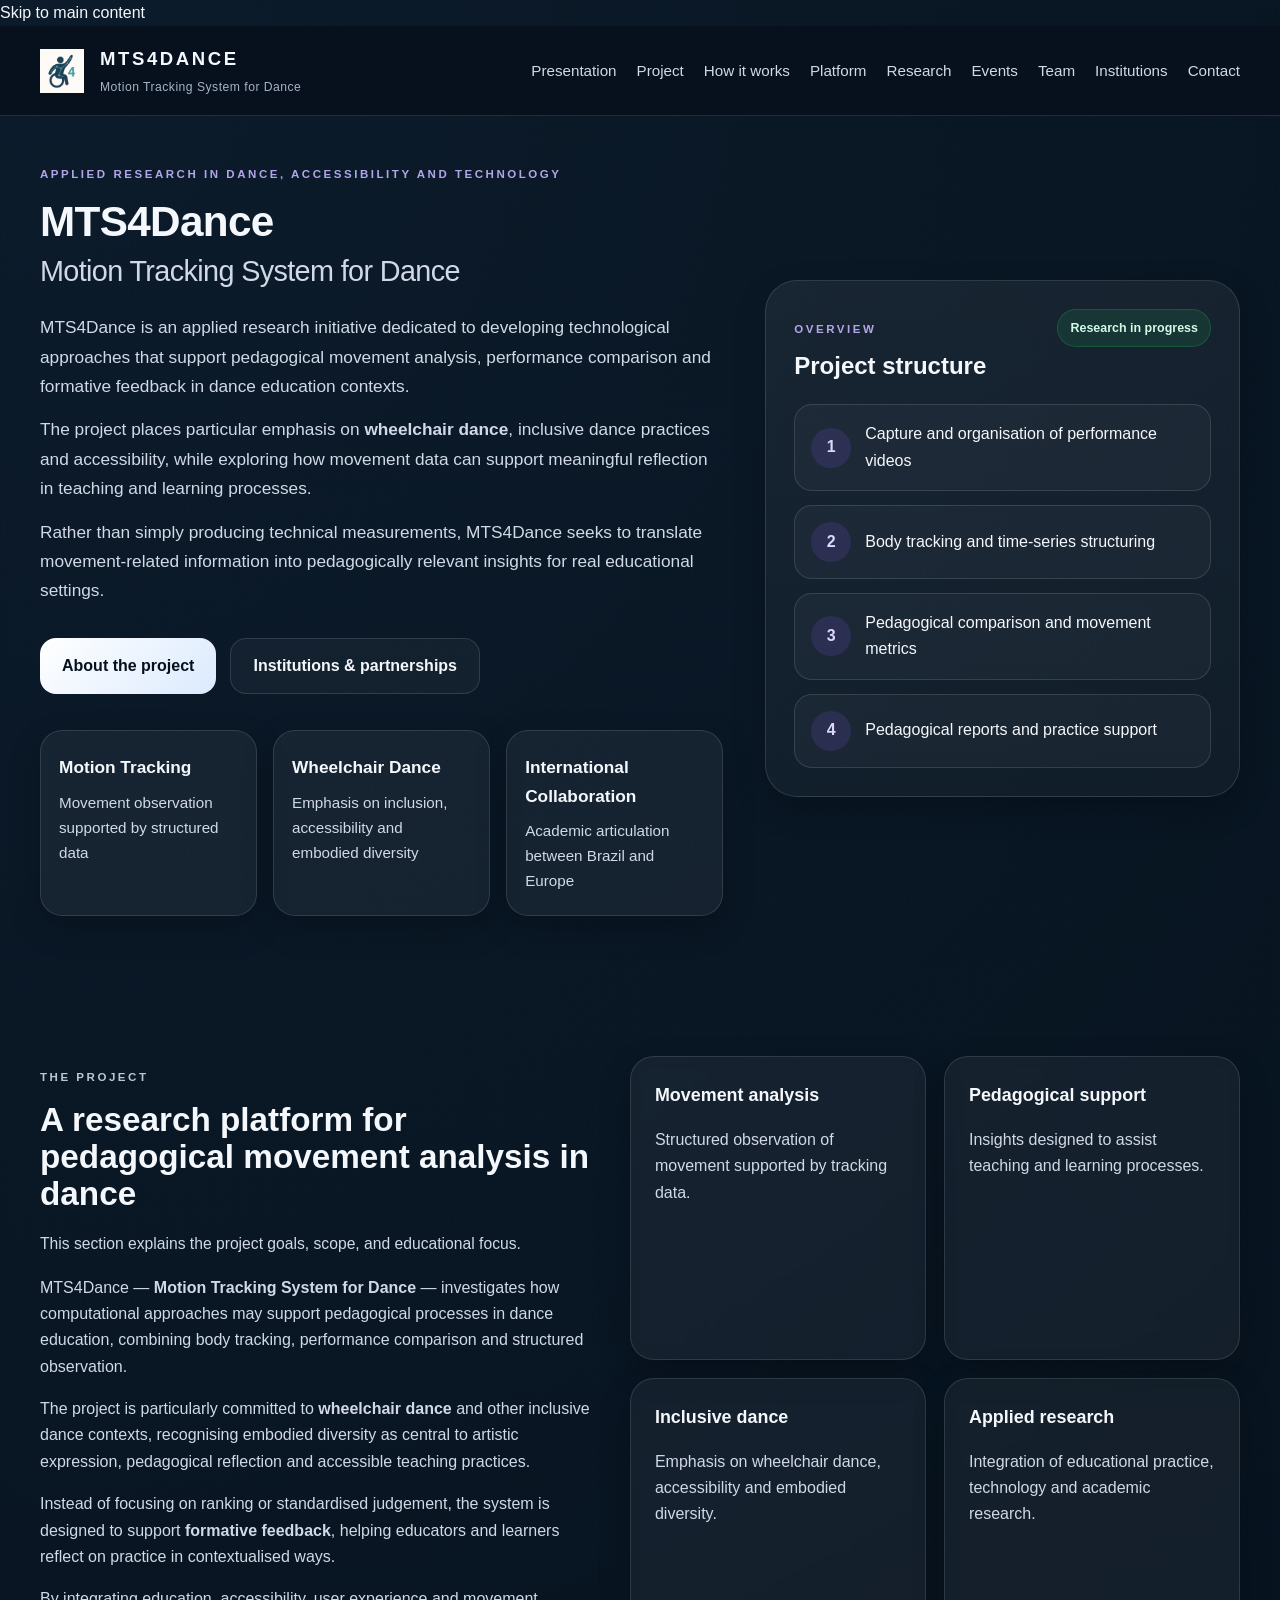
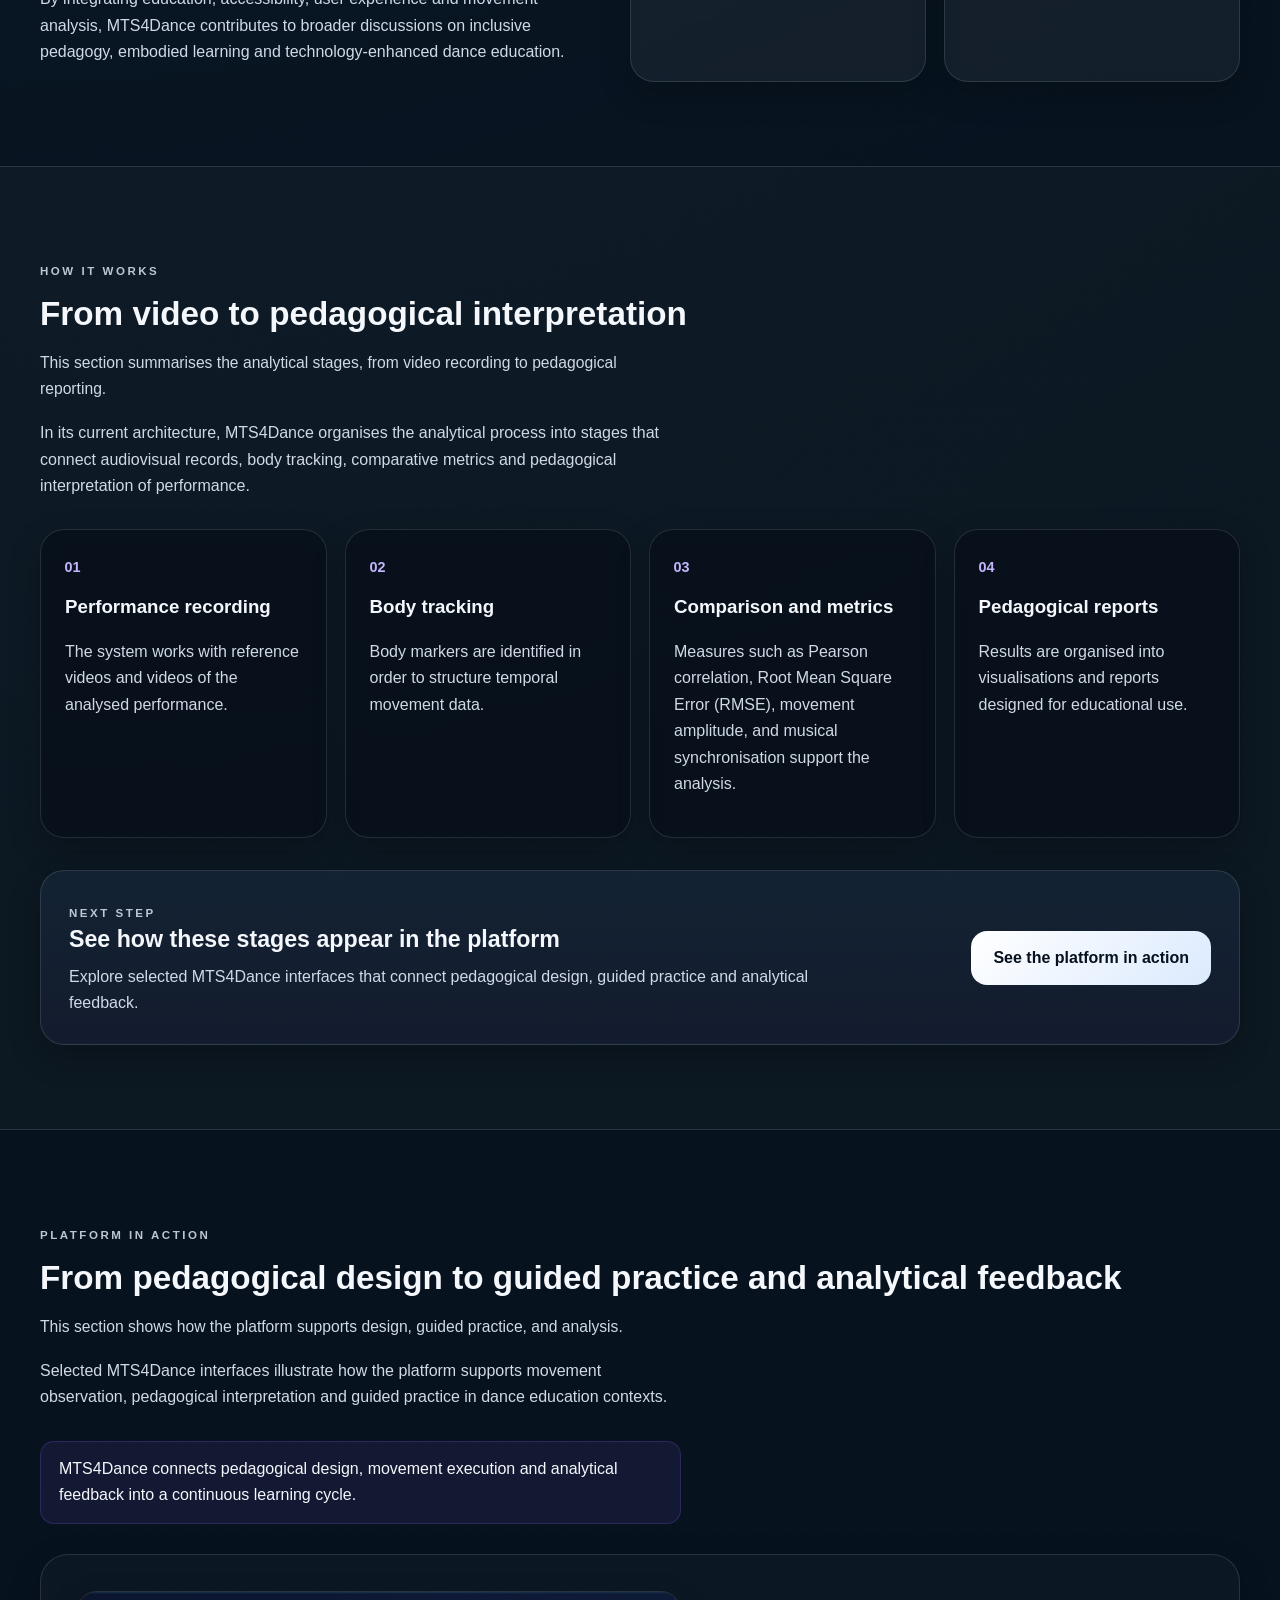
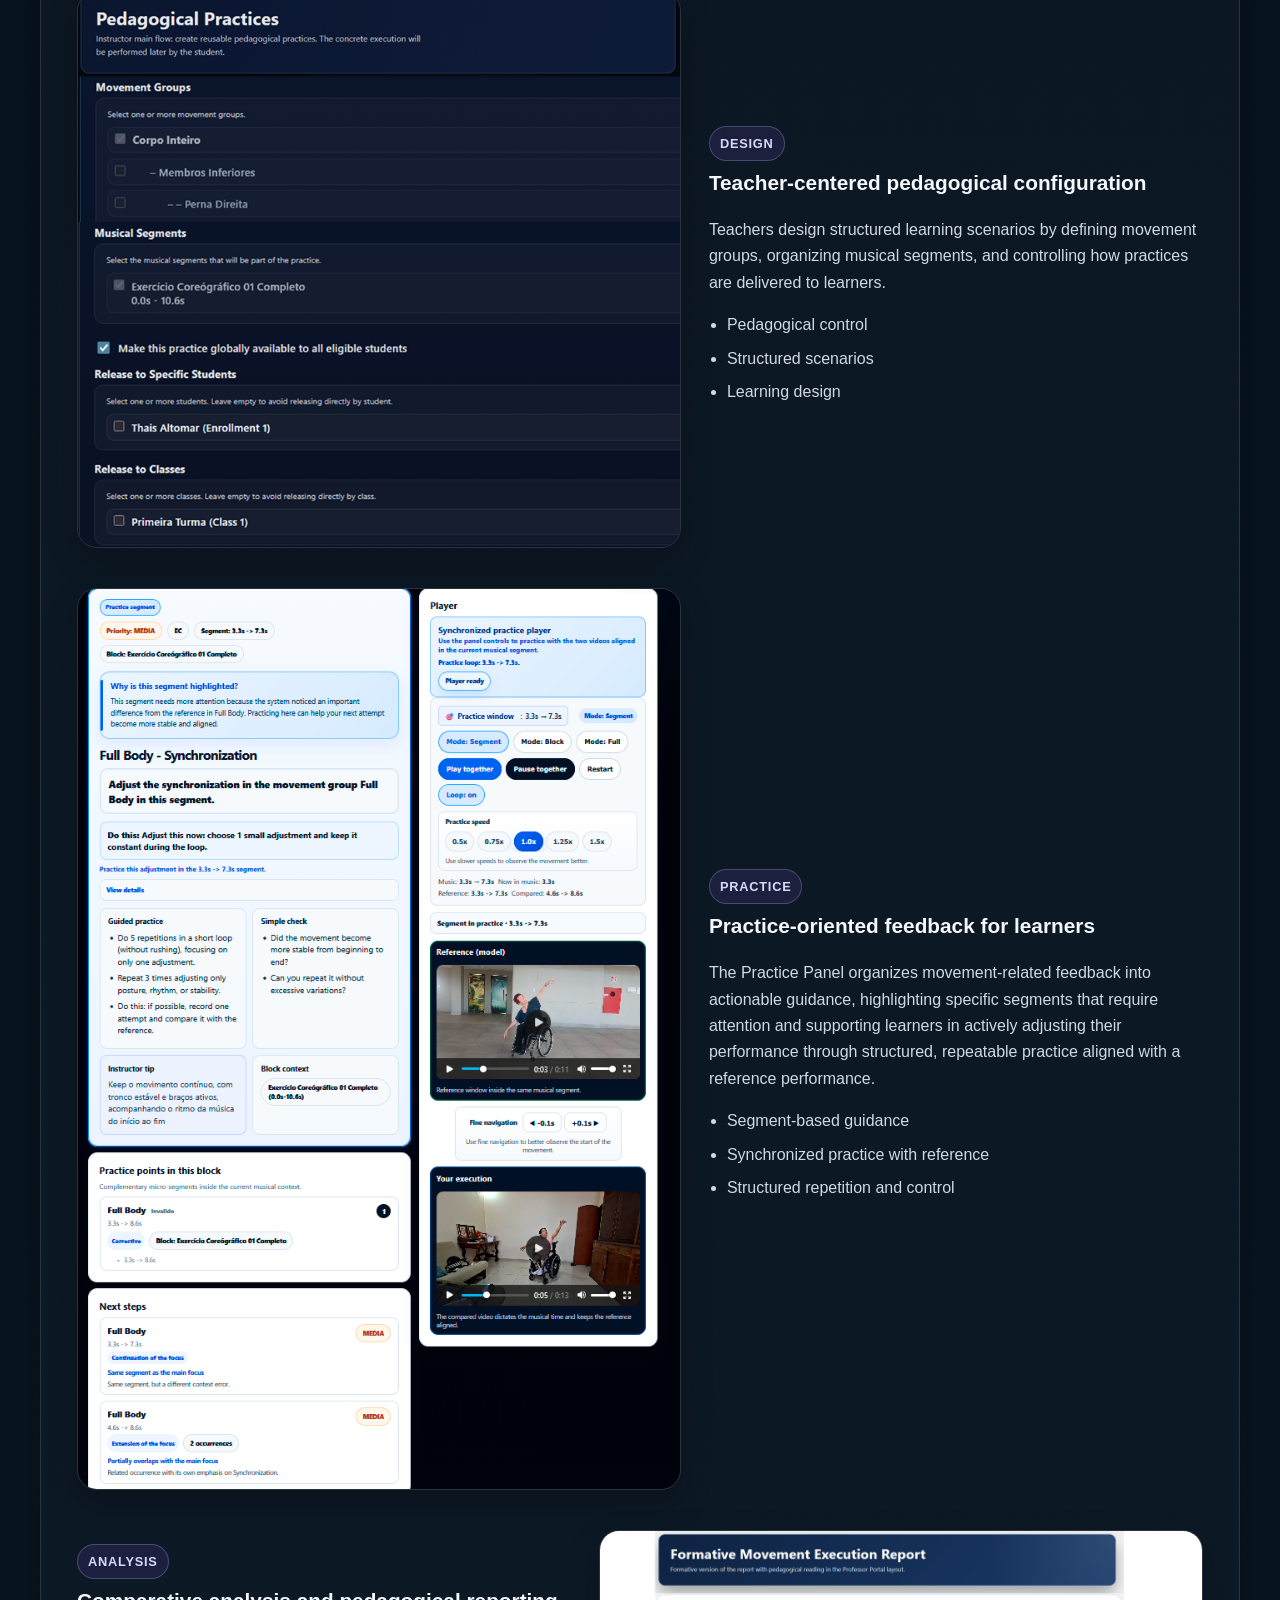
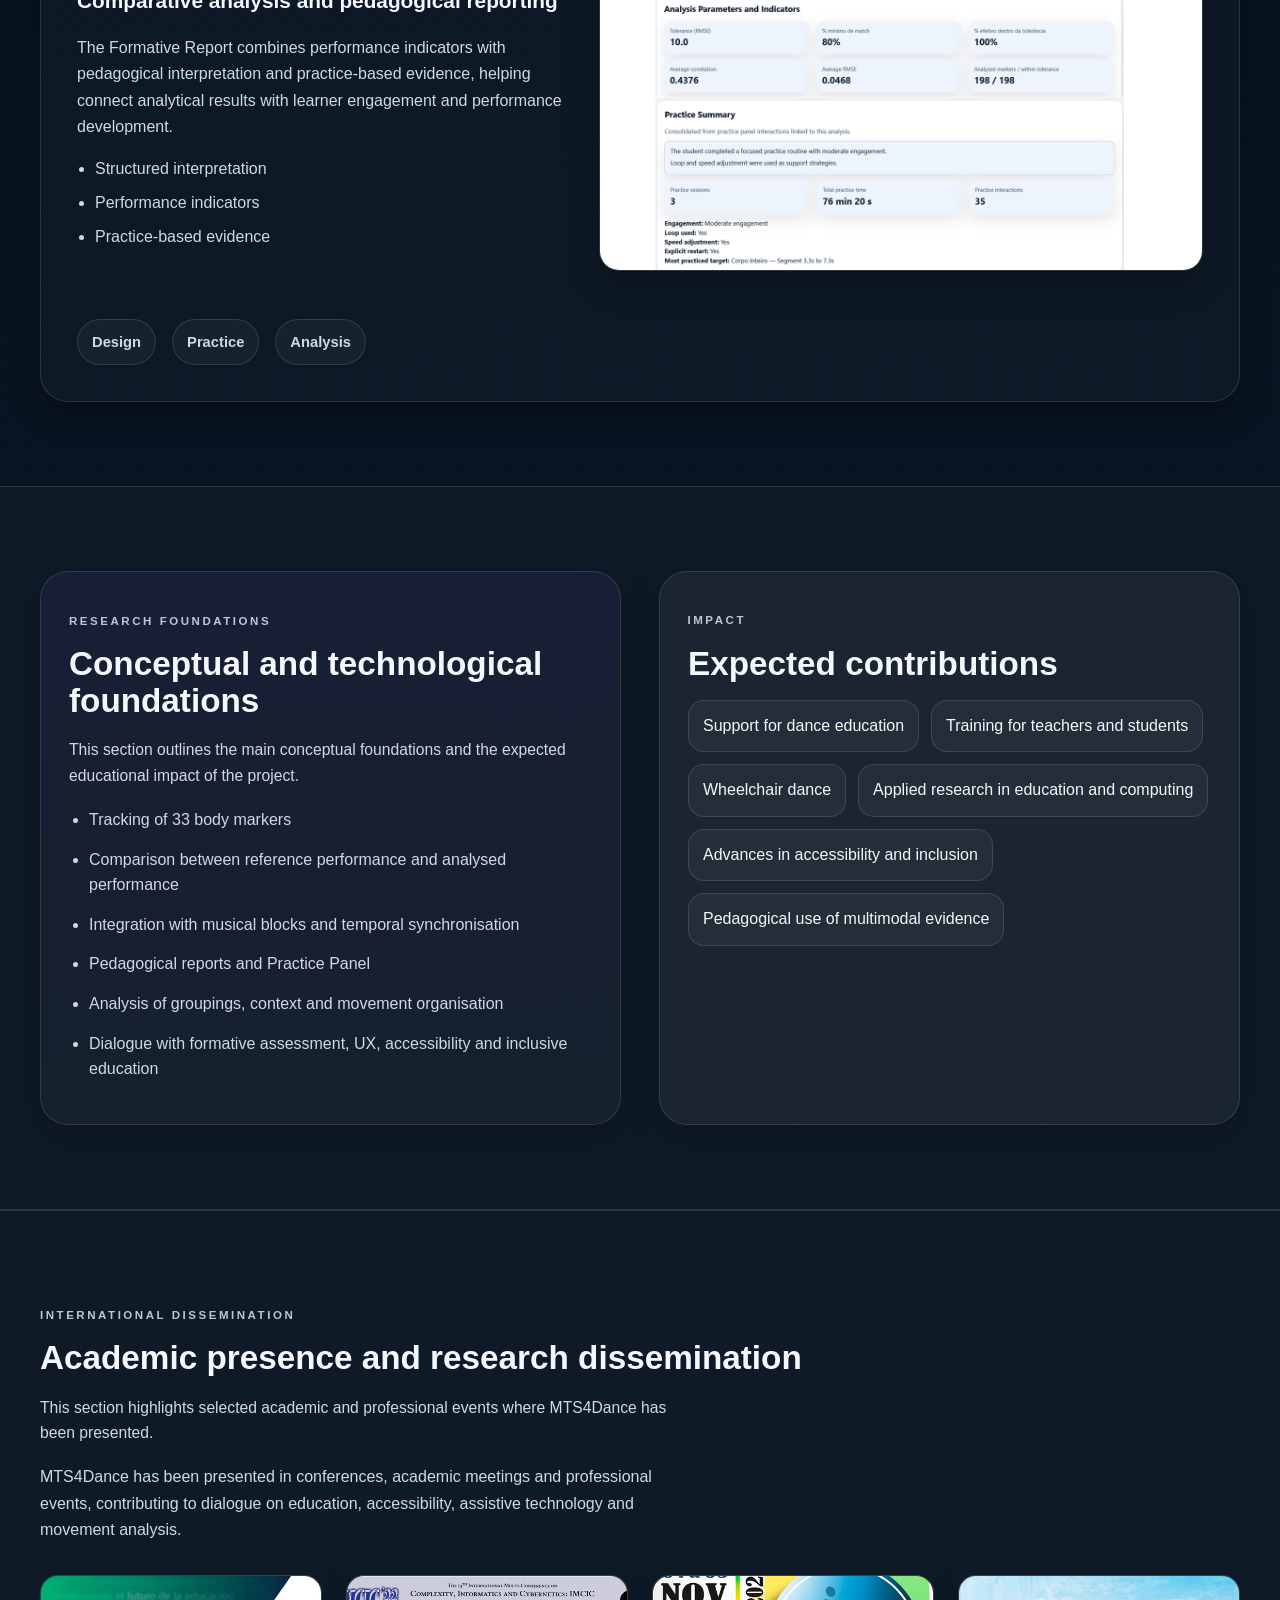
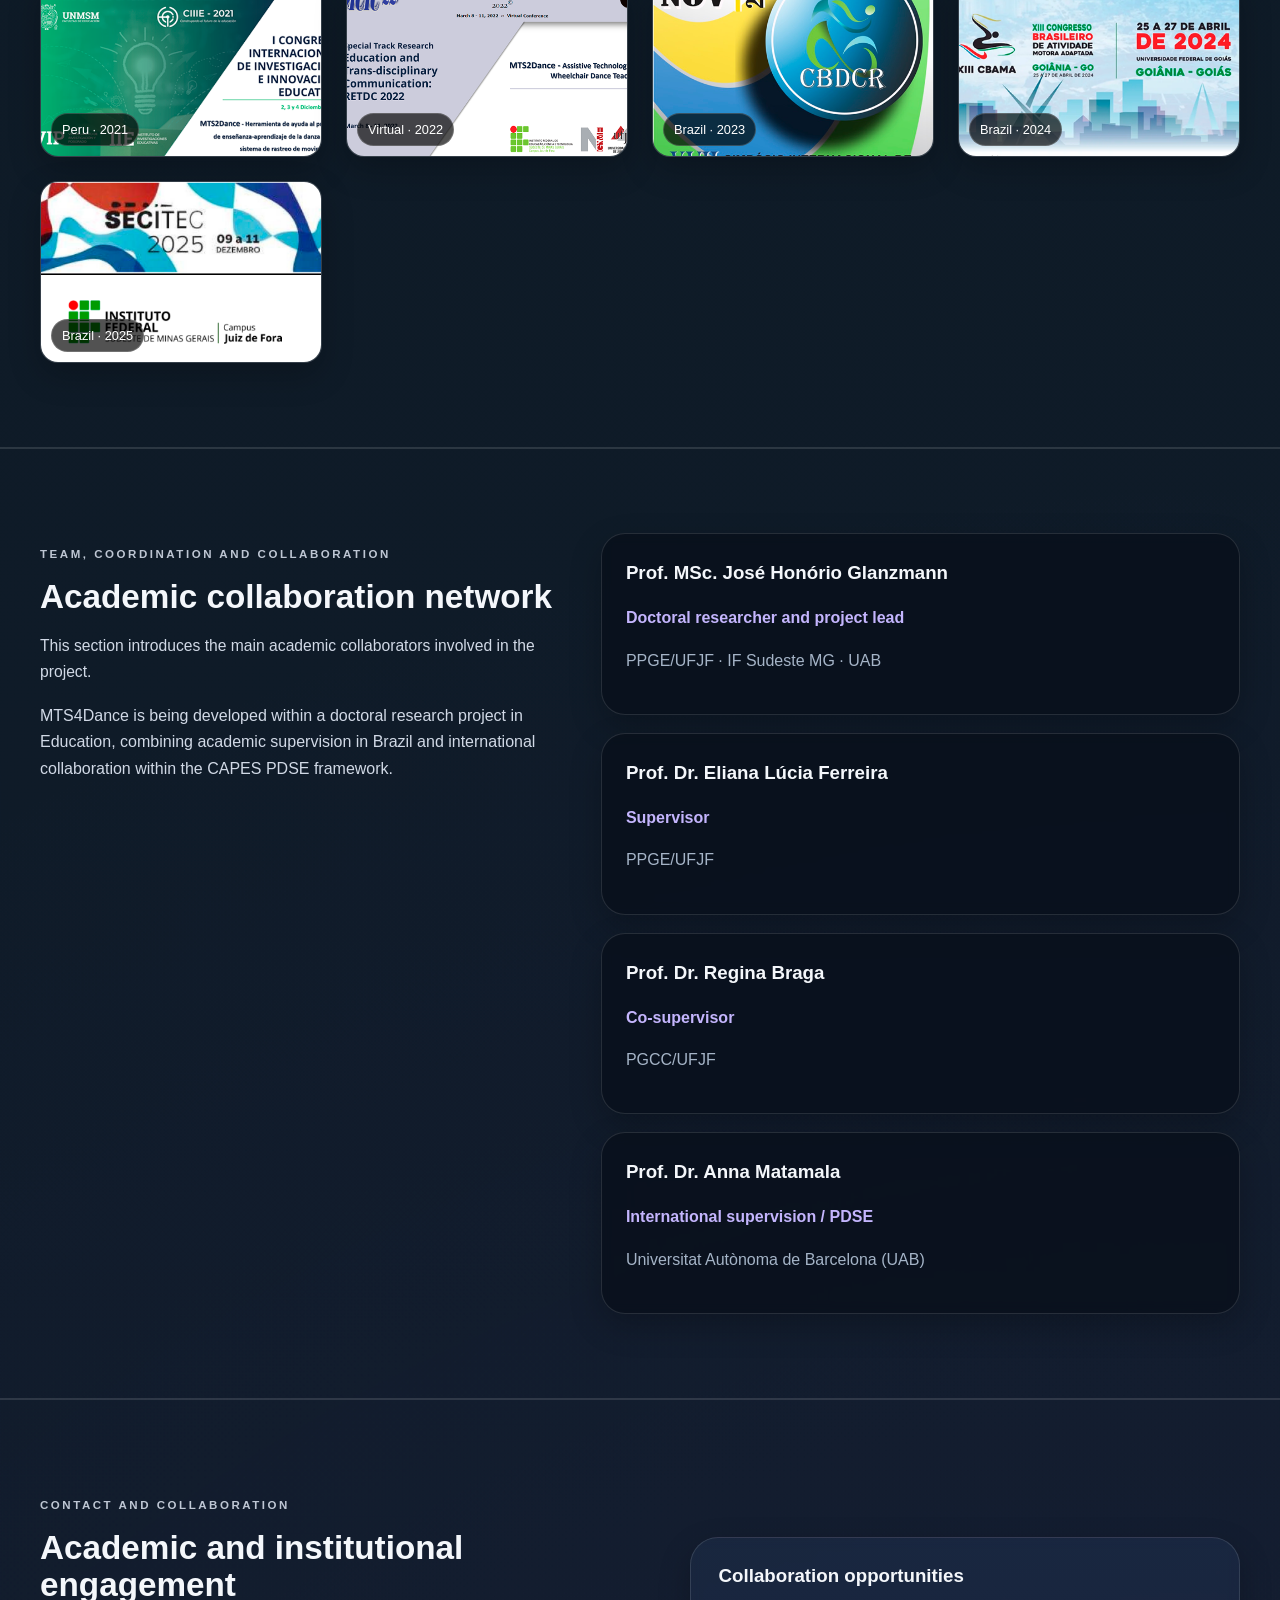
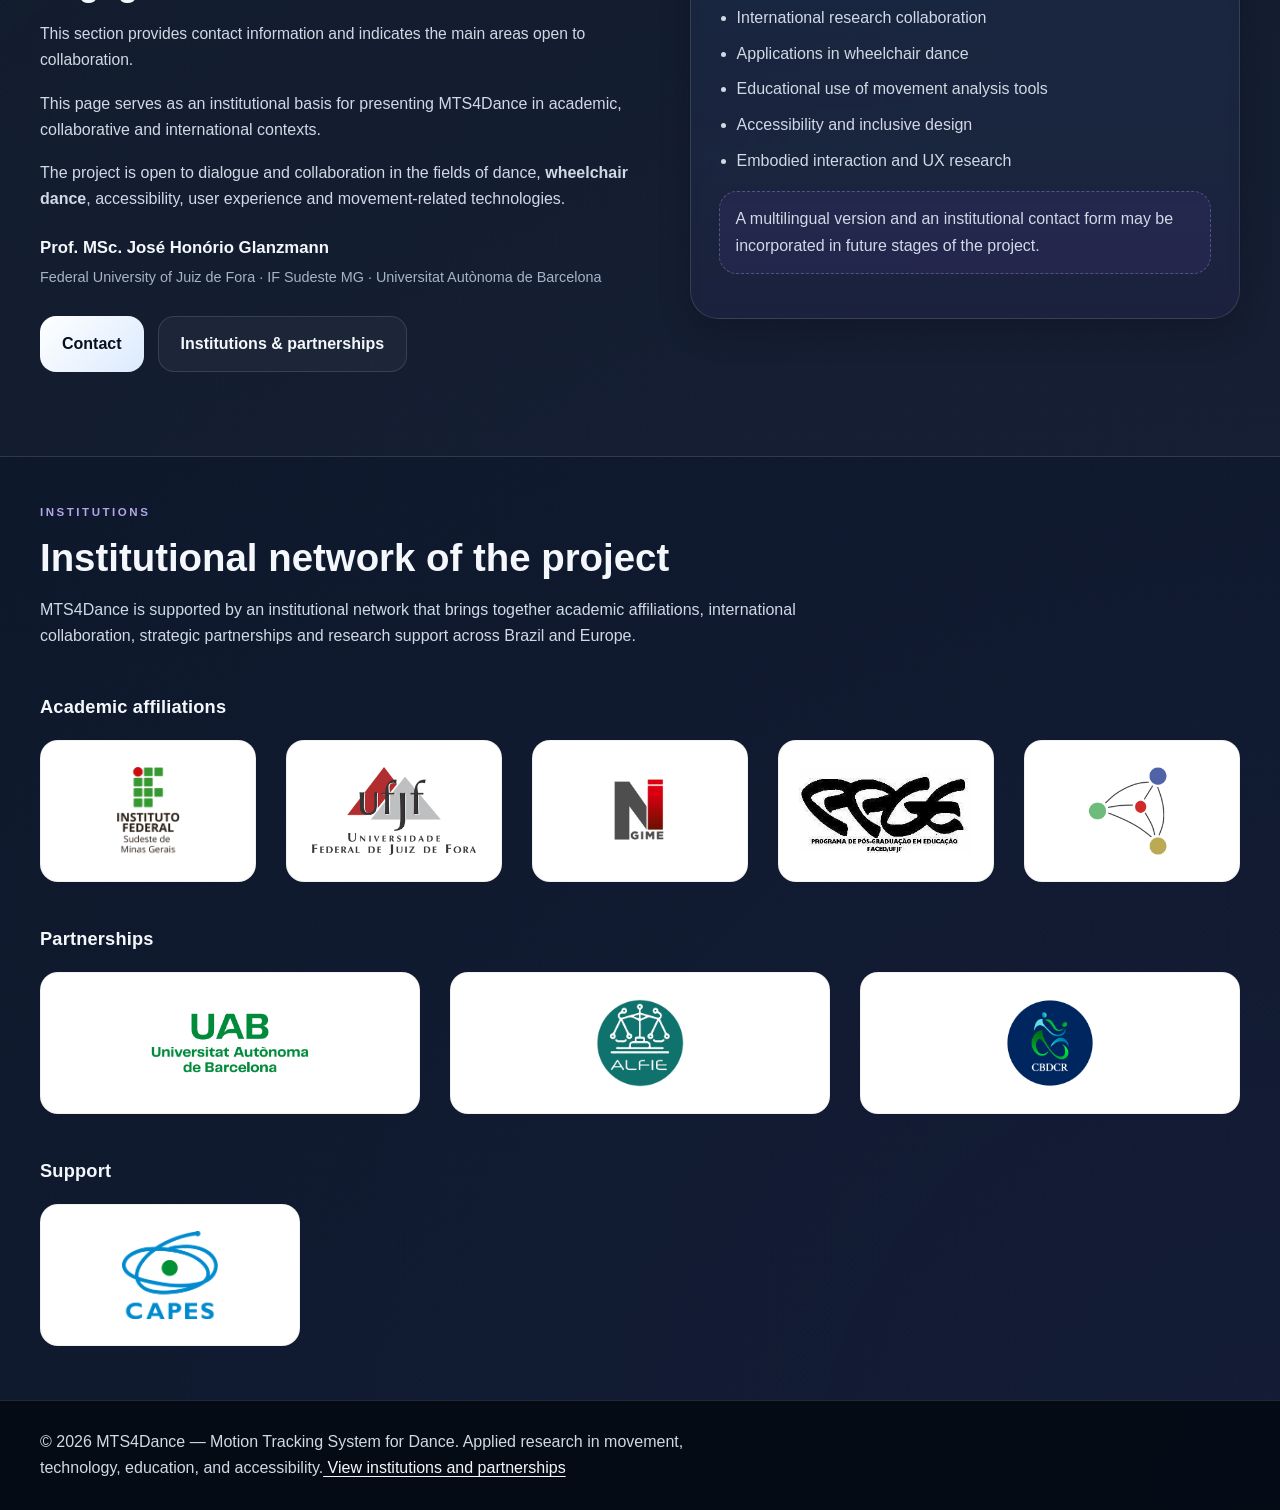
==== commit b8adef30: "Update Practice Panel section: new image and refined pedagogical description" ====
--- a/index.html
+++ b/index.html
@@ -239,19 +239,20 @@
 </div>
 </div><div class="showcase-item">
 <div class="showcase-image">
-<img alt="Practice Panel interface showing structured feedback that helps learners understand what to improve and how to continue practising" aria-controls="image-modal" aria-haspopup="dialog" aria-label="Open expanded view of image" class="zoomable" role="button" src="images/practice_panel_interface.png" tabindex="0"/>
+<img alt="MTS4Dance Practice Panel showing the active practice segment, guided feedback, next steps and synchronized reference and student execution videos" aria-controls="image-modal" aria-haspopup="dialog" aria-label="Open expanded view of the MTS4Dance Practice Panel screenshot" class="zoomable" role="button" src="images/practice_panel_interface_2.png" tabindex="0"/>
 </div>
 <div class="showcase-text"><span class="showcase-stage">Practice</span>
 <h3>Practice-oriented feedback for learners</h3>
 <p>
-                The Practice Panel organizes movement-related feedback into actionable
-                guidance, helping learners focus on what to improve and how to continue
-                practicing in a structured way.
-              </p>
+  The Practice Panel organizes movement-related feedback into actionable guidance,
+  highlighting specific segments that require attention and supporting learners
+  in actively adjusting their performance through structured, repeatable practice aligned
+  with a reference performance.
+</p>
 <ul>
-<li>Guided feedback</li>
-<li>Practice support</li>
-<li>Visual learning cues</li>
+  <li>Segment-based guidance</li>
+  <li>Synchronized practice with reference</li>
+  <li>Structured repetition and control</li>
 </ul>
 </div>
 </div><div class="showcase-item reverse">
@@ -491,7 +492,6 @@
     const focusableSelectors = 'button, [href], input, select, textarea, [tabindex]:not([tabindex="-1"])';
     let lastFocusedElement = null;
 
-```
 function getFocusableElements(container) {
   return Array.from(container.querySelectorAll(focusableSelectors)).filter(
     (element) => !element.hasAttribute("disabled") && !element.getAttribute("aria-hidden")
@@ -564,7 +564,6 @@
   }
 });
 </script>
-```
 
 </body>
 </html>
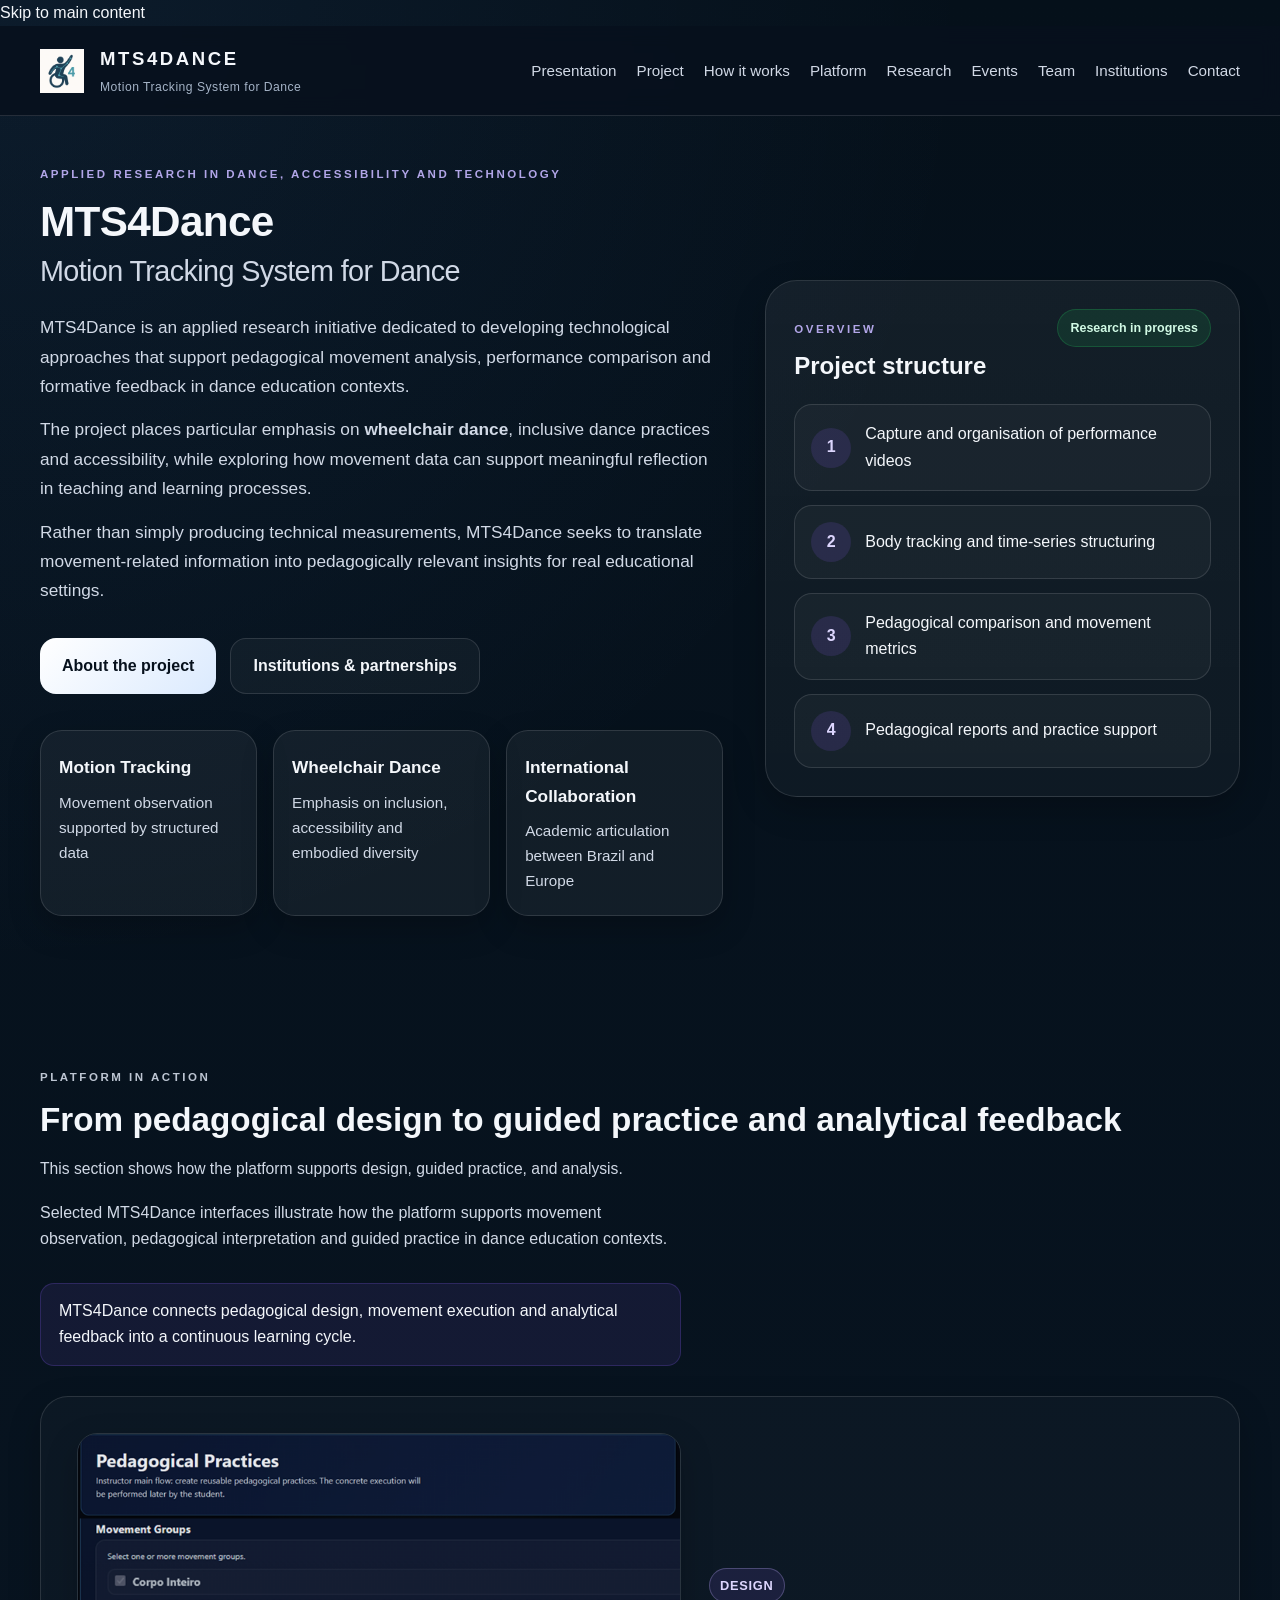
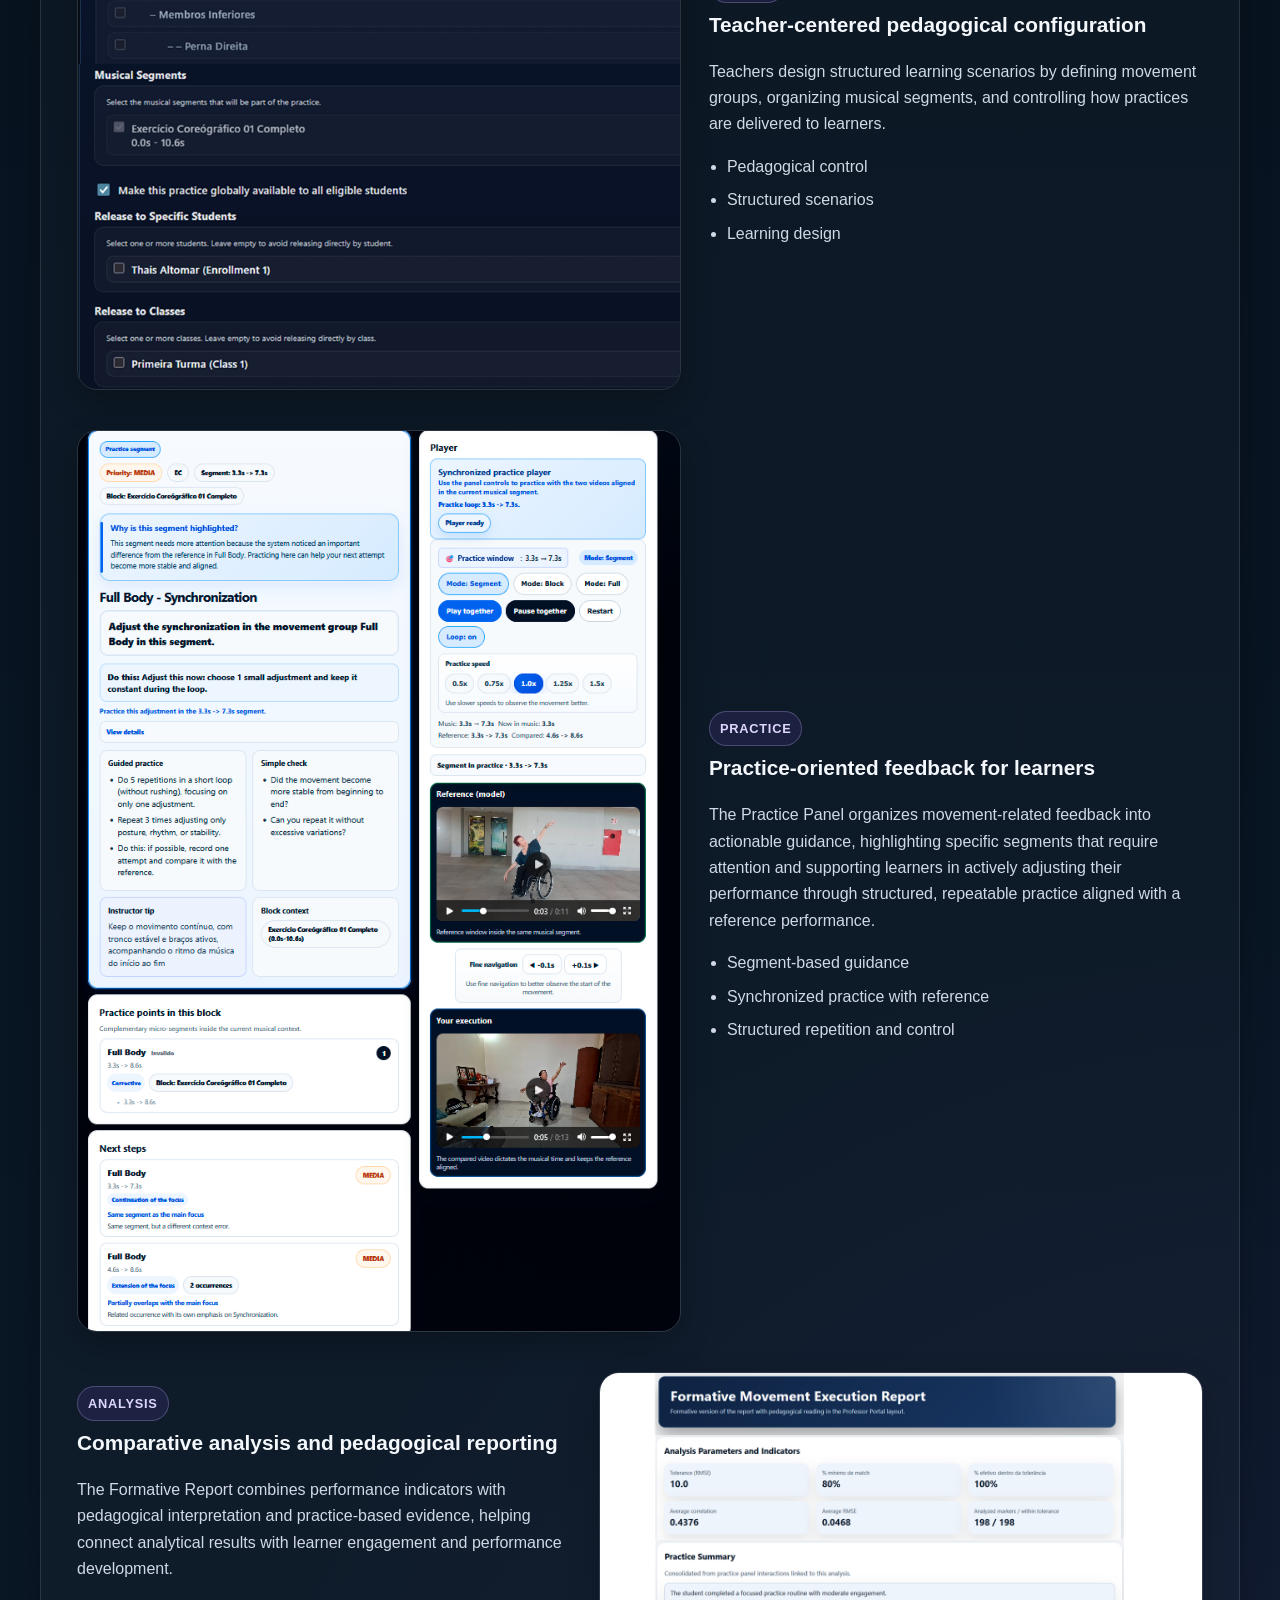
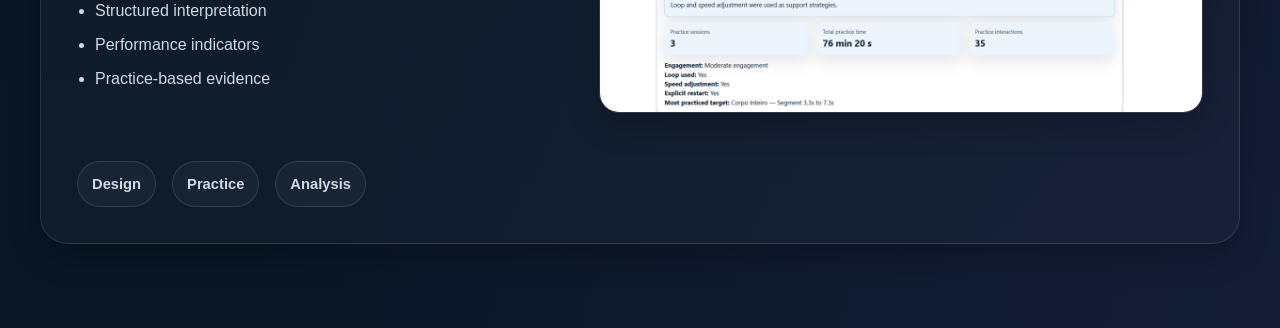
==== commit a7313feb: "Refine landing page image modal zoom and accessibility" ====
--- a/index.html
+++ b/index.html
@@ -5,21 +5,33 @@
 <meta charset="utf-8"/>
 <meta content="width=device-width, initial-scale=1.0" name="viewport"/>
 <title>MTS4Dance | Motion Tracking System for Dance</title>
+
 <meta content="MTS4Dance (Motion Tracking System for Dance) is an applied research project focused on pedagogical movement analysis in dance, with emphasis on wheelchair dance, accessibility, artificial intelligence and education." name="description"/>
+
 <link href="images/favicon.png" rel="icon" type="image/png"/>
 <link href="style.css" rel="stylesheet"/>
 </head>
+
 <body>
-<!-- ✅ Skip link -->
+
+<!-- Skip link -->
 <a href="#main-content" class="skip-link">Skip to main content</a>
 
 <header class="site-header" role="banner">
 <div class="container nav">
+
 <div class="brand-wrap">
-<img alt="MTS4Dance symbol" class="brand-logo" src="images/mts4dance-symbol.png"/>
+<img
+alt="MTS4Dance symbol"
+class="brand-logo"
+src="images/mts4dance-symbol.png"
+/>
+
 <div class="brand-block">
 <div class="brand">MTS4DANCE</div>
-<div class="brand-subtitle">Motion Tracking System for Dance</div>
+<div class="brand-subtitle">
+Motion Tracking System for Dance
+</div>
 </div>
 </div>
 
@@ -34,536 +46,465 @@
 <a href="#institutions">Institutions</a>
 <a href="#contact">Contact</a>
 </nav>
+
 </div>
 </header>
 
 <main id="main-content" role="main">
+
+<!-- ========================================================= -->
+<!-- HERO -->
+<!-- ========================================================= -->
+
 <section class="hero" id="presentation">
+
 <div class="container hero-grid">
+
 <div class="hero-text">
-<span class="eyebrow">Applied research in dance, accessibility and technology</span>
+
+<span class="eyebrow">
+Applied research in dance, accessibility and technology
+</span>
+
 <h1>
-            MTS4Dance
-            <span class="hero-inline-subtitle">Motion Tracking System for Dance</span>
+MTS4Dance
+<span class="hero-inline-subtitle">
+Motion Tracking System for Dance
+</span>
 </h1>
+
 <p class="hero-description">
-            MTS4Dance is an applied research initiative dedicated to developing technological approaches that support pedagogical movement analysis, performance comparison and formative feedback in dance education contexts.
-          </p>
+MTS4Dance is an applied research initiative dedicated to developing technological approaches that support pedagogical movement analysis, performance comparison and formative feedback in dance education contexts.
+</p>
+
 <p class="hero-description hero-description-secondary">
-            The project places particular emphasis on <strong>wheelchair dance</strong>,
-            inclusive dance practices and accessibility, while exploring how movement data
-            can support meaningful reflection in teaching and learning processes.
-          </p>
+The project places particular emphasis on <strong>wheelchair dance</strong>,
+inclusive dance practices and accessibility, while exploring how movement data
+can support meaningful reflection in teaching and learning processes.
+</p>
+
 <p class="hero-description hero-description-secondary">
-            Rather than simply producing technical measurements, MTS4Dance seeks to translate
-            movement-related information into pedagogically relevant insights for real educational settings.
-          </p>
+Rather than simply producing technical measurements, MTS4Dance seeks to translate
+movement-related information into pedagogically relevant insights for real educational settings.
+</p>
+
 <div class="hero-actions">
-<a class="btn btn-primary" href="#project">About the project</a>
-<a aria-label="View the institutions and partnerships connected to MTS4Dance" class="btn btn-secondary" href="#institutions">Institutions &amp; partnerships</a>
-</div>
+<a class="btn btn-primary" href="#project">
+About the project
+</a>
+
+<a
+aria-label="View the institutions and partnerships connected to MTS4Dance"
+class="btn btn-secondary"
+href="#institutions"
+>
+Institutions & partnerships
+</a>
+</div>
+
 <div class="hero-highlights">
+
 <div class="highlight-card">
 <strong>Motion Tracking</strong>
 <span>Movement observation supported by structured data</span>
 </div>
+
 <div class="highlight-card">
 <strong>Wheelchair Dance</strong>
 <span>Emphasis on inclusion, accessibility and embodied diversity</span>
 </div>
+
 <div class="highlight-card">
 <strong>International Collaboration</strong>
 <span>Academic articulation between Brazil and Europe</span>
 </div>
-</div>
-</div>
+
+</div>
+</div>
+
 <div class="hero-panel">
+
 <div class="panel-box">
+
 <div class="panel-top">
 <div>
 <p class="panel-label">Overview</p>
 <h2>Project structure</h2>
 </div>
-<span class="status-badge">Research in progress</span>
-</div>
+
+<span class="status-badge">
+Research in progress
+</span>
+</div>
+
 <div class="flow-list">
+
 <div class="flow-item">
 <span class="flow-number">1</span>
 <span>Capture and organisation of performance videos</span>
 </div>
+
 <div class="flow-item">
 <span class="flow-number">2</span>
 <span>Body tracking and time-series structuring</span>
 </div>
+
 <div class="flow-item">
 <span class="flow-number">3</span>
 <span>Pedagogical comparison and movement metrics</span>
 </div>
+
 <div class="flow-item">
 <span class="flow-number">4</span>
 <span>Pedagogical reports and practice support</span>
 </div>
-</div>
-</div>
-</div>
+
+</div>
+</div>
+</div>
+
 </div>
 </section>
 
-<section aria-labelledby="project-title" class="section" id="project">
-<div class="container section-grid">
-<div>
-<p class="section-label">The project</p>
-<h2 id="project-title">A research platform for pedagogical movement analysis in dance</h2><p class="quick-summary">This section explains the project goals, scope, and educational focus.</p>
+<!-- ========================================================= -->
+<!-- PLATFORM -->
+<!-- ========================================================= -->
+
+<section aria-labelledby="platform-title" class="section" id="platform">
+
+<div class="container">
+
+<p class="section-label">Platform in Action</p>
+
+<h2 id="platform-title">
+From pedagogical design to guided practice and analytical feedback
+</h2>
+
+<p class="quick-summary">
+This section shows how the platform supports design, guided practice, and analysis.
+</p>
+
+<p class="section-intro">
+Selected MTS4Dance interfaces illustrate how the platform supports movement observation,
+pedagogical interpretation and guided practice in dance education contexts.
+</p>
+
+<p class="concept-highlight platform-intro-highlight">
+MTS4Dance connects pedagogical design, movement execution and analytical feedback into a continuous learning cycle.
+</p>
+
+<div class="platform-showcase">
+
+<!-- ========================================================= -->
+<!-- SHOWCASE ITEM -->
+<!-- ========================================================= -->
+
+<div class="showcase-item">
+
+<div class="showcase-image">
+<img
+alt="Teacher-centred configuration interface showing movement groups, musical segments, and practice settings"
+aria-controls="image-modal"
+aria-haspopup="dialog"
+aria-label="Open expanded view of image"
+class="zoomable"
+role="button"
+src="images/teaching_configuration_interface.png"
+tabindex="0"
+/>
+</div>
+
+<div class="showcase-text">
+
+<span class="showcase-stage">Design</span>
+
+<h3>
+Teacher-centered pedagogical configuration
+</h3>
+
 <p>
-            MTS4Dance — <strong>Motion Tracking System for Dance</strong> — investigates
-            how computational approaches may support pedagogical processes in dance education,
-            combining body tracking, performance comparison and structured observation.
-          </p>
-<p>
-            The project is particularly committed to <strong>wheelchair dance</strong>
-            and other inclusive dance contexts, recognising embodied diversity as central
-            to artistic expression, pedagogical reflection and accessible teaching practices.
-          </p>
-<p>
-            Instead of focusing on ranking or standardised judgement,
-            the system is designed to support <strong>formative feedback</strong>,
-            helping educators and learners reflect on practice in contextualised ways.
-          </p>
-<p>
-            By integrating education, accessibility, user experience and movement analysis,
-            MTS4Dance contributes to broader discussions on inclusive pedagogy,
-            embodied learning and technology-enhanced dance education.
-          </p>
-</div>
-<div class="cards-grid">
-<article class="info-card">
-<h3>Movement analysis</h3>
-<p>Structured observation of movement supported by tracking data.</p>
-</article>
-<article class="info-card">
-<h3>Pedagogical support</h3>
-<p>Insights designed to assist teaching and learning processes.</p>
-</article>
-<article class="info-card">
-<h3>Inclusive dance</h3>
-<p>Emphasis on wheelchair dance, accessibility and embodied diversity.</p>
-</article>
-<article class="info-card">
-<h3>Applied research</h3>
-<p>Integration of educational practice, technology and academic research.</p>
-</article>
-</div>
-</div>
-</section>
-<section aria-labelledby="operation-title" class="section section-alt" id="operation">
-<div class="container">
-<p class="section-label">How it works</p>
-<h2 id="operation-title">From video to pedagogical interpretation</h2><p class="quick-summary">This section summarises the analytical stages, from video recording to pedagogical reporting.</p>
-<p class="section-intro">
-          In its current architecture, MTS4Dance organises the analytical process into stages
-          that connect audiovisual records, body tracking, comparative metrics and
-          pedagogical interpretation of performance.
-        </p>
-<div class="steps-grid">
-<article class="step-card">
-<span class="step-number">01</span>
-<h3>Performance recording</h3>
-<p>
-              The system works with reference videos and videos of the analysed performance.
-            </p>
-</article>
-<article class="step-card">
-<span class="step-number">02</span>
-<h3>Body tracking</h3>
-<p>
-              Body markers are identified in order to structure temporal movement data.
-            </p>
-</article>
-<article class="step-card">
-<span class="step-number">03</span>
-<h3>Comparison and metrics</h3>
-<p>Measures such as Pearson correlation, Root Mean Square Error (RMSE), movement amplitude, and musical synchronisation support the analysis.</p>
-</article>
-<article class="step-card">
-<span class="step-number">04</span>
-<h3>Pedagogical reports</h3>
-<p>
-              Results are organised into visualisations and reports designed for educational use.
-            </p>
-</article>
-</div>
-<div class="operation-cta">
-<div class="operation-cta-box">
-<div class="operation-cta-text">
-<p class="section-label operation-cta-label">Next step</p>
-<h3>See how these stages appear in the platform</h3>
-<p>
-                Explore selected MTS4Dance interfaces that connect pedagogical design,
-                guided practice and analytical feedback.
-              </p>
-</div>
-<a class="btn btn-primary operation-cta-button" href="#platform">
-              See the platform in action
-            </a>
-</div>
-</div>
-</div>
-</section>
-<section aria-labelledby="platform-title" class="section" id="platform">
-<div class="container">
-<p class="section-label">Platform in Action</p>
-<h2 id="platform-title">From pedagogical design to guided practice and analytical feedback</h2><p class="quick-summary">This section shows how the platform supports design, guided practice, and analysis.</p>
-<p class="section-intro">
-          Selected MTS4Dance interfaces illustrate how the platform supports movement observation, pedagogical interpretation and guided practice in dance education contexts.
-        </p>
-<p class="concept-highlight platform-intro-highlight">
-          MTS4Dance connects pedagogical design, movement execution and analytical feedback into a continuous learning cycle.
-        </p>
-<div class="platform-showcase">
-
-<div class="showcase-item">
-<div class="showcase-image">
-<img alt="Teacher-centred configuration interface showing movement groups, musical segments, and practice settings" aria-controls="image-modal" aria-haspopup="dialog" aria-label="Open expanded view of image" class="zoomable" role="button" src="images/teaching_configuration_interface.png" tabindex="0"/>
-</div>
-<div class="showcase-text"><span class="showcase-stage">Design</span>
-<h3>Teacher-centered pedagogical configuration</h3>
-<p>
-                Teachers design structured learning scenarios by defining movement groups,
-                organizing musical segments, and controlling how practices are delivered to learners.
-              </p>
+Teachers design structured learning scenarios by defining movement groups,
+organizing musical segments, and controlling how practices are delivered to learners.
+</p>
+
 <ul>
 <li>Pedagogical control</li>
 <li>Structured scenarios</li>
 <li>Learning design</li>
 </ul>
-</div>
-</div><div class="showcase-item">
+
+</div>
+</div>
+
+<!-- ========================================================= -->
+<!-- PRACTICE PANEL -->
+<!-- ========================================================= -->
+
+<div class="showcase-item">
+
 <div class="showcase-image">
-<img alt="MTS4Dance Practice Panel showing the active practice segment, guided feedback, next steps and synchronized reference and student execution videos" aria-controls="image-modal" aria-haspopup="dialog" aria-label="Open expanded view of the MTS4Dance Practice Panel screenshot" class="zoomable" role="button" src="images/practice_panel_interface_2.png" tabindex="0"/>
-</div>
-<div class="showcase-text"><span class="showcase-stage">Practice</span>
-<h3>Practice-oriented feedback for learners</h3>
+<img
+alt="MTS4Dance Practice Panel showing the active practice segment, guided feedback, next steps and synchronized reference and student execution videos"
+aria-controls="image-modal"
+aria-haspopup="dialog"
+aria-label="Open expanded view of the MTS4Dance Practice Panel screenshot"
+class="zoomable"
+role="button"
+src="images/practice_panel_interface_2.png"
+tabindex="0"
+/>
+</div>
+
+<div class="showcase-text">
+
+<span class="showcase-stage">Practice</span>
+
+<h3>
+Practice-oriented feedback for learners
+</h3>
+
 <p>
-  The Practice Panel organizes movement-related feedback into actionable guidance,
-  highlighting specific segments that require attention and supporting learners
-  in actively adjusting their performance through structured, repeatable practice aligned
-  with a reference performance.
-</p>
+The Practice Panel organizes movement-related feedback into actionable guidance,
+highlighting specific segments that require attention and supporting learners
+in actively adjusting their performance through structured, repeatable practice aligned
+with a reference performance.
+</p>
+
 <ul>
-  <li>Segment-based guidance</li>
-  <li>Synchronized practice with reference</li>
-  <li>Structured repetition and control</li>
+<li>Segment-based guidance</li>
+<li>Synchronized practice with reference</li>
+<li>Structured repetition and control</li>
 </ul>
-</div>
-</div><div class="showcase-item reverse">
+
+</div>
+</div>
+
+<!-- ========================================================= -->
+<!-- REPORT -->
+<!-- ========================================================= -->
+
+<div class="showcase-item reverse">
+
 <div class="showcase-image">
-<img alt="Formative report interface showing comparative analysis, indicators, and pedagogical interpretation" aria-controls="image-modal" aria-haspopup="dialog" aria-label="Open expanded view of image" class="zoomable" role="button" src="images/pedagogical_report_interface.png" tabindex="0"/>
-</div>
-<div class="showcase-text"><span class="showcase-stage">Analysis</span>
-<h3>Comparative analysis and pedagogical reporting</h3>
+<img
+alt="Formative report interface showing comparative analysis, indicators, and pedagogical interpretation"
+aria-controls="image-modal"
+aria-haspopup="dialog"
+aria-label="Open expanded view of image"
+class="zoomable"
+role="button"
+src="images/pedagogical_report_interface.png"
+tabindex="0"
+/>
+</div>
+
+<div class="showcase-text">
+
+<span class="showcase-stage">Analysis</span>
+
+<h3>
+Comparative analysis and pedagogical reporting
+</h3>
+
 <p>
-                The Formative Report combines performance indicators with pedagogical
-                interpretation and practice-based evidence, helping connect analytical
-                results with learner engagement and performance development.
-              </p>
+The Formative Report combines performance indicators with pedagogical
+interpretation and practice-based evidence, helping connect analytical
+results with learner engagement and performance development.
+</p>
+
 <ul>
 <li>Structured interpretation</li>
 <li>Performance indicators</li>
 <li>Practice-based evidence</li>
 </ul>
-</div>
-</div><div aria-label="Pedagogical cycle" class="platform-cycle">
+
+</div>
+</div>
+
+<div aria-label="Pedagogical cycle" class="platform-cycle">
 <span>Design</span>
 <span>Practice</span>
 <span>Analysis</span>
-</div></div>
+</div>
+
+</div>
 </div>
 </section>
-<section aria-labelledby="research-title" class="section section-alt" id="research">
-<div class="container two-columns">
-<div class="feature-box">
-<p class="section-label">Research foundations</p>
-<h2 id="research-title">Conceptual and technological foundations</h2><p class="quick-summary">This section outlines the main conceptual foundations and the expected educational impact of the project.</p>
-<ul class="feature-list">
-<li>Tracking of 33 body markers</li>
-<li>Comparison between reference performance and analysed performance</li>
-<li>Integration with musical blocks and temporal synchronisation</li>
-<li>Pedagogical reports and Practice Panel</li>
-<li>Analysis of groupings, context and movement organisation</li>
-<li>Dialogue with formative assessment, UX, accessibility and inclusive education</li>
-</ul>
-</div>
-<div class="simple-box research-impact-box">
-<p class="section-label">Impact</p>
-<h2>Expected contributions</h2>
-<div class="pillars">
-<span>Support for dance education</span>
-<span>Training for teachers and students</span>
-<span>Wheelchair dance</span>
-<span>Applied research in education and computing</span>
-<span>Advances in accessibility and inclusion</span>
-<span>Pedagogical use of multimodal evidence</span>
-</div>
-</div>
-</div>
-</section>
-<section aria-labelledby="events-title" class="section section-alt" id="events">
-<div class="container">
-<p class="section-label">International dissemination</p>
-<h2 id="events-title">Academic presence and research dissemination</h2><p class="quick-summary">This section highlights selected academic and professional events where MTS4Dance has been presented.</p>
-<p class="section-intro">
-          MTS4Dance has been presented in conferences, academic meetings and professional events,
-          contributing to dialogue on education, accessibility, assistive technology and movement analysis.
-        </p>
-<div class="events-gallery">
-<div class="event-image">
-<img alt="Poster of the CIIIE 2021 event where MTS4Dance research was presented" aria-controls="image-modal" aria-haspopup="dialog" aria-label="Open expanded view of image" class="zoomable" role="button" src="images/event_ciiie_2021.png" tabindex="0"/>
-<span>Peru · 2021</span>
-</div>
-<div class="event-image">
-<img alt="Poster of the IMCIC 2022 event featuring MTS4Dance research dissemination" aria-controls="image-modal" aria-haspopup="dialog" aria-label="Open expanded view of image" class="zoomable" role="button" src="images/event_imcic_2022.png" tabindex="0"/>
-<span>Virtual · 2022</span>
-</div>
-<div class="event-image">
-<img alt="Poster of the CBDCR 2023 event related to wheelchair dance and MTS4Dance dissemination" aria-controls="image-modal" aria-haspopup="dialog" aria-label="Open expanded view of image" class="zoomable" role="button" src="images/event_cbdcr_2023.png" tabindex="0"/>
-<span>Brazil · 2023</span>
-</div>
-<div class="event-image">
-<img alt="Poster of the CBAMA 2024 event featuring MTS4Dance research dissemination" aria-controls="image-modal" aria-haspopup="dialog" aria-label="Open expanded view of image" class="zoomable" role="button" src="images/event_cbama_2024.png" tabindex="0"/>
-<span>Brazil · 2024</span>
-</div>
-<div class="event-image">
-<img alt="Poster of the SECITEC 2025 event featuring MTS4Dance research dissemination" aria-controls="image-modal" aria-haspopup="dialog" aria-label="Open expanded view of image" class="zoomable" role="button" src="images/event_secitec_2025.png" tabindex="0"/>
-<span>Brazil · 2025</span>
-</div>
-</div>
-</div>
-</section>
-<section aria-labelledby="team-title" class="section section-alt" id="team">
-<div class="container team-grid">
-<div>
-<p class="section-label">Team, coordination and collaboration</p>
-<h2 id="team-title">Academic collaboration network</h2><p class="quick-summary">This section introduces the main academic collaborators involved in the project.</p>
-<p>
-            MTS4Dance is being developed within a doctoral research project in Education,
-            combining academic supervision in Brazil and international collaboration
-            within the CAPES PDSE framework.
-          </p>
-</div>
-<div class="team-cards">
-<article class="team-card">
-<h3>Prof. MSc. José Honório Glanzmann</h3>
-<p class="team-role">Doctoral researcher and project lead</p>
-<p class="team-org">PPGE/UFJF · IF Sudeste MG · UAB</p>
-</article>
-<article class="team-card">
-<h3>Prof. Dr. Eliana Lúcia Ferreira</h3>
-<p class="team-role">Supervisor</p>
-<p class="team-org">PPGE/UFJF</p>
-</article>
-<article class="team-card">
-<h3>Prof. Dr. Regina Braga</h3>
-<p class="team-role">Co-supervisor</p>
-<p class="team-org">PGCC/UFJF</p>
-</article>
-<article class="team-card">
-<h3>Prof. Dr. Anna Matamala</h3>
-<p class="team-role">International supervision / PDSE</p>
-<p class="team-org">Universitat Autònoma de Barcelona (UAB)</p>
-</article>
-</div>
-</div>
-</section>
-<section aria-labelledby="contact-title" class="section section-alt" id="contact">
-<div class="container contact-grid">
-<div>
-<p class="section-label">Contact and collaboration</p>
-<h2 id="contact-title">Academic and institutional engagement</h2><p class="quick-summary">This section provides contact information and indicates the main areas open to collaboration.</p>
-<p>
-            This page serves as an institutional basis for presenting MTS4Dance
-            in academic, collaborative and international contexts.
-          </p>
-<p>
-            The project is open to dialogue and collaboration in the fields of dance,
-            <strong>wheelchair dance</strong>, accessibility, user experience and
-            movement-related technologies.
-          </p>
-<div class="contact-identity">
-<strong>Prof. MSc. José Honório Glanzmann</strong>
-<span>Federal University of Juiz de Fora · IF Sudeste MG · Universitat Autònoma de Barcelona</span>
-</div>
-<div class="contact-actions">
-<a aria-label="Send an email about the MTS4Dance project" class="btn btn-primary" href="mailto:jose.honorio@ifsudestemg.edu.br?subject=MTS4Dance%20-%20Academic%20Contact&amp;body=Hello,%20I%20would%20like%20to%20receive%20more%20information%20about%20the%20MTS4Dance%20project.">
-              Contact
-            </a>
-<a class="btn btn-secondary" href="#institutions">
-              Institutions &amp; partnerships
-            </a>
-</div>
-</div>
-<div class="contact-box">
-<h3>Collaboration opportunities</h3>
-<ul>
-<li>International research collaboration</li>
-<li>Applications in wheelchair dance</li>
-<li>Educational use of movement analysis tools</li>
-<li>Accessibility and inclusive design</li>
-<li>Embodied interaction and UX research</li>
-</ul>
-<p class="contact-note">
-            A multilingual version and an institutional contact form may be incorporated
-            in future stages of the project.
-          </p>
-</div>
-</div>
-</section>
+
 </main>
-<section class="logos-section" id="institutions" aria-labelledby="institutions-title">
-<div class="container">
-<p class="section-label">Institutions</p>
-<h2 class="logos-main-title" id="institutions-title">Institutional network of the project</h2>
-<p class="section-intro logos-intro">
-          MTS4Dance is supported by an institutional network that brings together academic affiliations,
-          international collaboration, strategic partnerships and research support across Brazil and Europe.
-        </p>
-<div class="logos-group">
-<h3 class="logos-group-title">Academic affiliations</h3>
-<div class="logos-grid">
-<a aria-label="Federal Institute of Southeast Minas Gerais, Juiz de Fora Campus" class="logo-item" data-tooltip="Federal Institute of Southeast Minas Gerais – Juiz de Fora Campus" href="https://www.ifsudestemg.edu.br/juizdefora" rel="noopener noreferrer" target="_blank">
-<img alt="Logo of the Federal Institute of Southeast Minas Gerais, Juiz de Fora Campus" src="images/ifsudestemg.png"/>
-</a>
-<a aria-label="Federal University of Juiz de Fora" class="logo-item" data-tooltip="Federal University of Juiz de Fora" href="https://www2.ufjf.br/ufjf/" rel="noopener noreferrer" target="_blank">
-<img alt="Logo of the Federal University of Juiz de Fora" src="images/ufjf.png"/>
-</a>
-<a aria-label="NGIME research group at UFJF" class="logo-item" data-tooltip="NGIME – Research Group on Inclusion, Movement and Teaching" href="https://www.ngime.ufjf.br/" rel="noopener noreferrer" target="_blank">
-<img alt="Logo of NGIME, the research group on Inclusion, Movement and Teaching at the Federal University of Juiz de Fora" src="images/ngime.png"/>
-</a>
-<a aria-label="Graduate Program in Education at UFJF" class="logo-item" data-tooltip="Graduate Program in Education – UFJF" href="https://www2.ufjf.br/ppge/" rel="noopener noreferrer" target="_blank">
-<img alt="Logo of the Graduate Program in Education at the Federal University of Juiz de Fora" src="images/ppge.png"/>
-</a>
-<a aria-label="Graduate Program in Computer Science at UFJF" class="logo-item" data-tooltip="Graduate Program in Computer Science – UFJF" href="https://www2.ufjf.br/pgcc/" rel="noopener noreferrer" target="_blank">
-<img alt="Logo of the Graduate Program in Computer Science at the Federal University of Juiz de Fora" src="images/ppgc.png"/>
-</a>
-</div>
-</div>
-<div class="logos-group">
-<h3 class="logos-group-title">Partnerships</h3>
-<div class="logos-grid">
-<a aria-label="Universitat Autònoma de Barcelona" class="logo-item" data-tooltip="Universitat Autònoma de Barcelona" href="https://www.uab.cat/" rel="noopener noreferrer" target="_blank">
-<img alt="Logo of the Universitat Autònoma de Barcelona" src="images/uab.png"/>
-</a>
-<a aria-label="ALFIE Project" class="logo-item" data-tooltip="ALFIE Project" href="https://alfie-project.eu/" rel="noopener noreferrer" target="_blank">
-<img alt="Logo of the ALFIE Project" src="images/alfie.png"/>
-</a>
-<a aria-label="Brazilian Confederation of Wheelchair Dance" class="logo-item" data-tooltip="Brazilian Confederation of Wheelchair Dance" href="https://www.cbdcr.org.br/wordpress/" rel="noopener noreferrer" target="_blank">
-<img alt="Logo of the Brazilian Confederation of Wheelchair Dance" src="images/cbdcr.png"/>
-</a>
-</div>
-</div>
-<div class="logos-group">
-<h3 class="logos-group-title">Support</h3>
-<div class="logos-grid support-grid">
-<a aria-label="Coordination for the Improvement of Higher Education Personnel" class="logo-item" data-tooltip="Coordination for the Improvement of Higher Education Personnel" href="https://www.gov.br/capes/pt-br" rel="noopener noreferrer" target="_blank">
-<img alt="Logo of CAPES, the Coordination for the Improvement of Higher Education Personnel" src="images/capes.png"/>
-</a>
-</div>
-</div>
-</div>
-</section><footer class="site-footer" role="contentinfo">
-<div class="container footer-content">
-<p>© 2026 MTS4Dance — Motion Tracking System for Dance. Applied research in movement, technology, education, and accessibility.<a href="#institutions"> View institutions and partnerships</a></p>
-
-</div>
-</footer>
-<div aria-describedby="image-modal-description"
-     aria-labelledby="image-modal-title"
-     aria-modal="true"
-     class="image-modal"
-     id="image-modal"
-     role="dialog"
-     hidden>
-	<h2 class="sr-only" id="image-modal-title">Expanded image view</h2><p class="sr-only" id="image-modal-description">Dialog showing an enlarged version of a selected image. Press Escape or use the close button to return to the page.</p><button aria-label="Close expanded image view" class="image-modal-close" id="image-modal-close" type="button">×</button><img alt="Expanded image view" id="modal-img" src=""/>
-</div>
+
+<!-- ========================================================= -->
+<!-- IMAGE MODAL -->
+<!-- ========================================================= -->
+
+<div
+aria-describedby="image-modal-description"
+aria-labelledby="image-modal-title"
+aria-modal="true"
+class="image-modal"
+id="image-modal"
+role="dialog"
+hidden
+>
+
+<h2 class="sr-only" id="image-modal-title">
+Expanded image view
+</h2>
+
+<p class="sr-only" id="image-modal-description">
+Dialog showing an enlarged version of a selected image.
+Press Escape or use the close button to return to the page.
+</p>
+
+<button
+aria-label="Close expanded image view"
+class="image-modal-close"
+id="image-modal-close"
+type="button"
+>
+×
+</button>
+
+<img
+alt="Expanded image view"
+id="modal-img"
+src=""
+/>
+
+</div>
+
+<!-- ========================================================= -->
+<!-- SCRIPT -->
+<!-- ========================================================= -->
+
 <script>
-    const modal = document.getElementById("image-modal");
-    const modalImg = document.getElementById("modal-img");
-    const modalClose = document.getElementById("image-modal-close");
-    const zoomableImages = document.querySelectorAll(".zoomable");
-    const focusableSelectors = 'button, [href], input, select, textarea, [tabindex]:not([tabindex="-1"])';
-    let lastFocusedElement = null;
+
+const modal = document.getElementById("image-modal");
+const modalImg = document.getElementById("modal-img");
+const modalClose = document.getElementById("image-modal-close");
+
+const zoomableImages = document.querySelectorAll(".zoomable");
+
+const focusableSelectors =
+'button, [href], input, select, textarea, [tabindex]:not([tabindex="-1"])';
+
+let lastFocusedElement = null;
 
 function getFocusableElements(container) {
-  return Array.from(container.querySelectorAll(focusableSelectors)).filter(
-    (element) => !element.hasAttribute("disabled") && !element.getAttribute("aria-hidden")
-  );
+return Array.from(
+container.querySelectorAll(focusableSelectors)
+).filter(
+(element) =>
+!element.hasAttribute("disabled") &&
+!element.getAttribute("aria-hidden")
+);
 }
 
 function openModal(img) {
-  lastFocusedElement = document.activeElement;
-  modal.hidden = false;
-  modal.classList.add("active");
-  modalImg.src = img.src;
-  modalImg.alt = img.alt;
-  document.body.style.overflow = "hidden";
-  modalClose.focus();
+
+lastFocusedElement = document.activeElement;
+
+modal.hidden = false;
+
+requestAnimationFrame(() => {
+modal.classList.add("active");
+});
+
+modalImg.src = img.src;
+modalImg.alt = img.alt;
+
+document.body.style.overflow = "hidden";
+
+modalClose.focus();
 }
 
 function closeModal() {
-  modal.classList.remove("active");
-  modal.hidden = true;
-  modalImg.src = "";
-  modalImg.alt = "Expanded image view";
-  document.body.style.overflow = "";
-  if (lastFocusedElement) {
-    lastFocusedElement.focus();
-  }
+
+modal.classList.remove("active");
+
+setTimeout(() => {
+
+modal.hidden = true;
+
+modalImg.src = "";
+modalImg.alt = "Expanded image view";
+
+}, 220);
+
+document.body.style.overflow = "";
+
+if (lastFocusedElement) {
+lastFocusedElement.focus();
+}
 }
 
 zoomableImages.forEach((img) => {
-  img.addEventListener("click", () => openModal(img));
-  img.addEventListener("keydown", (event) => {
-    if (event.key === "Enter" || event.key === " ") {
-      event.preventDefault();
-      openModal(img);
-    }
-  });
+
+img.addEventListener("click", () => {
+openModal(img);
+});
+
+img.addEventListener("keydown", (event) => {
+
+if (event.key === "Enter" || event.key === " ") {
+
+event.preventDefault();
+
+openModal(img);
+}
+});
 });
 
 modalClose.addEventListener("click", closeModal);
 
+modalImg.addEventListener("click", closeModal);
+
 modal.addEventListener("click", (event) => {
-  if (event.target === modal) {
-    closeModal();
-  }
+
+if (event.target === modal) {
+closeModal();
+}
 });
 
 modal.addEventListener("keydown", (event) => {
-  if (event.key === "Tab") {
-    const focusableElements = getFocusableElements(modal);
-    if (focusableElements.length === 0) {
-      event.preventDefault();
-      return;
-    }
-
-    const firstElement = focusableElements[0];
-    const lastElement = focusableElements[focusableElements.length - 1];
-
-    if (event.shiftKey && document.activeElement === firstElement) {
-      event.preventDefault();
-      lastElement.focus();
-    } else if (!event.shiftKey && document.activeElement === lastElement) {
-      event.preventDefault();
-      firstElement.focus();
-    }
-  }
+
+if (event.key === "Tab") {
+
+const focusableElements = getFocusableElements(modal);
+
+if (focusableElements.length === 0) {
+event.preventDefault();
+return;
+}
+
+const firstElement = focusableElements[0];
+const lastElement = focusableElements[focusableElements.length - 1];
+
+if (
+event.shiftKey &&
+document.activeElement === firstElement
+) {
+event.preventDefault();
+lastElement.focus();
+
+} else if (
+!event.shiftKey &&
+document.activeElement === lastElement
+) {
+event.preventDefault();
+firstElement.focus();
+}
+}
 });
 
 document.addEventListener("keydown", (event) => {
-  if (event.key === "Escape" && !modal.hidden) {
-    closeModal();
-  }
-});
+
+if (event.key === "Escape" && !modal.hidden) {
+closeModal();
+}
+});
+
 </script>
 
 </body>
-</html>
+</html>
--- a/style.css
+++ b/style.css
@@ -934,22 +934,27 @@
   height: 100%;
   background: rgba(5, 10, 20, 0.92);
   display: flex;
-  align-items: center;
+  align-items: flex-start;
   justify-content: center;
   opacity: 0;
   pointer-events: none;
   transition: opacity 0.25s ease;
   z-index: 999;
   padding: 24px;
+  overflow: auto;
+  backdrop-filter: blur(6px);
 }
 
 .image-modal img {
-  max-width: min(92vw, 1200px);
-  max-height: 84vh;
+  width: min(1400px, 140vw);
+  max-width: none;
+  max-height: none;
+  height: auto;
   border-radius: 18px;
   box-shadow: 0 24px 64px rgba(0, 0, 0, 0.5);
   cursor: zoom-out;
 }
+
 
 .image-modal-close {
   position: absolute;
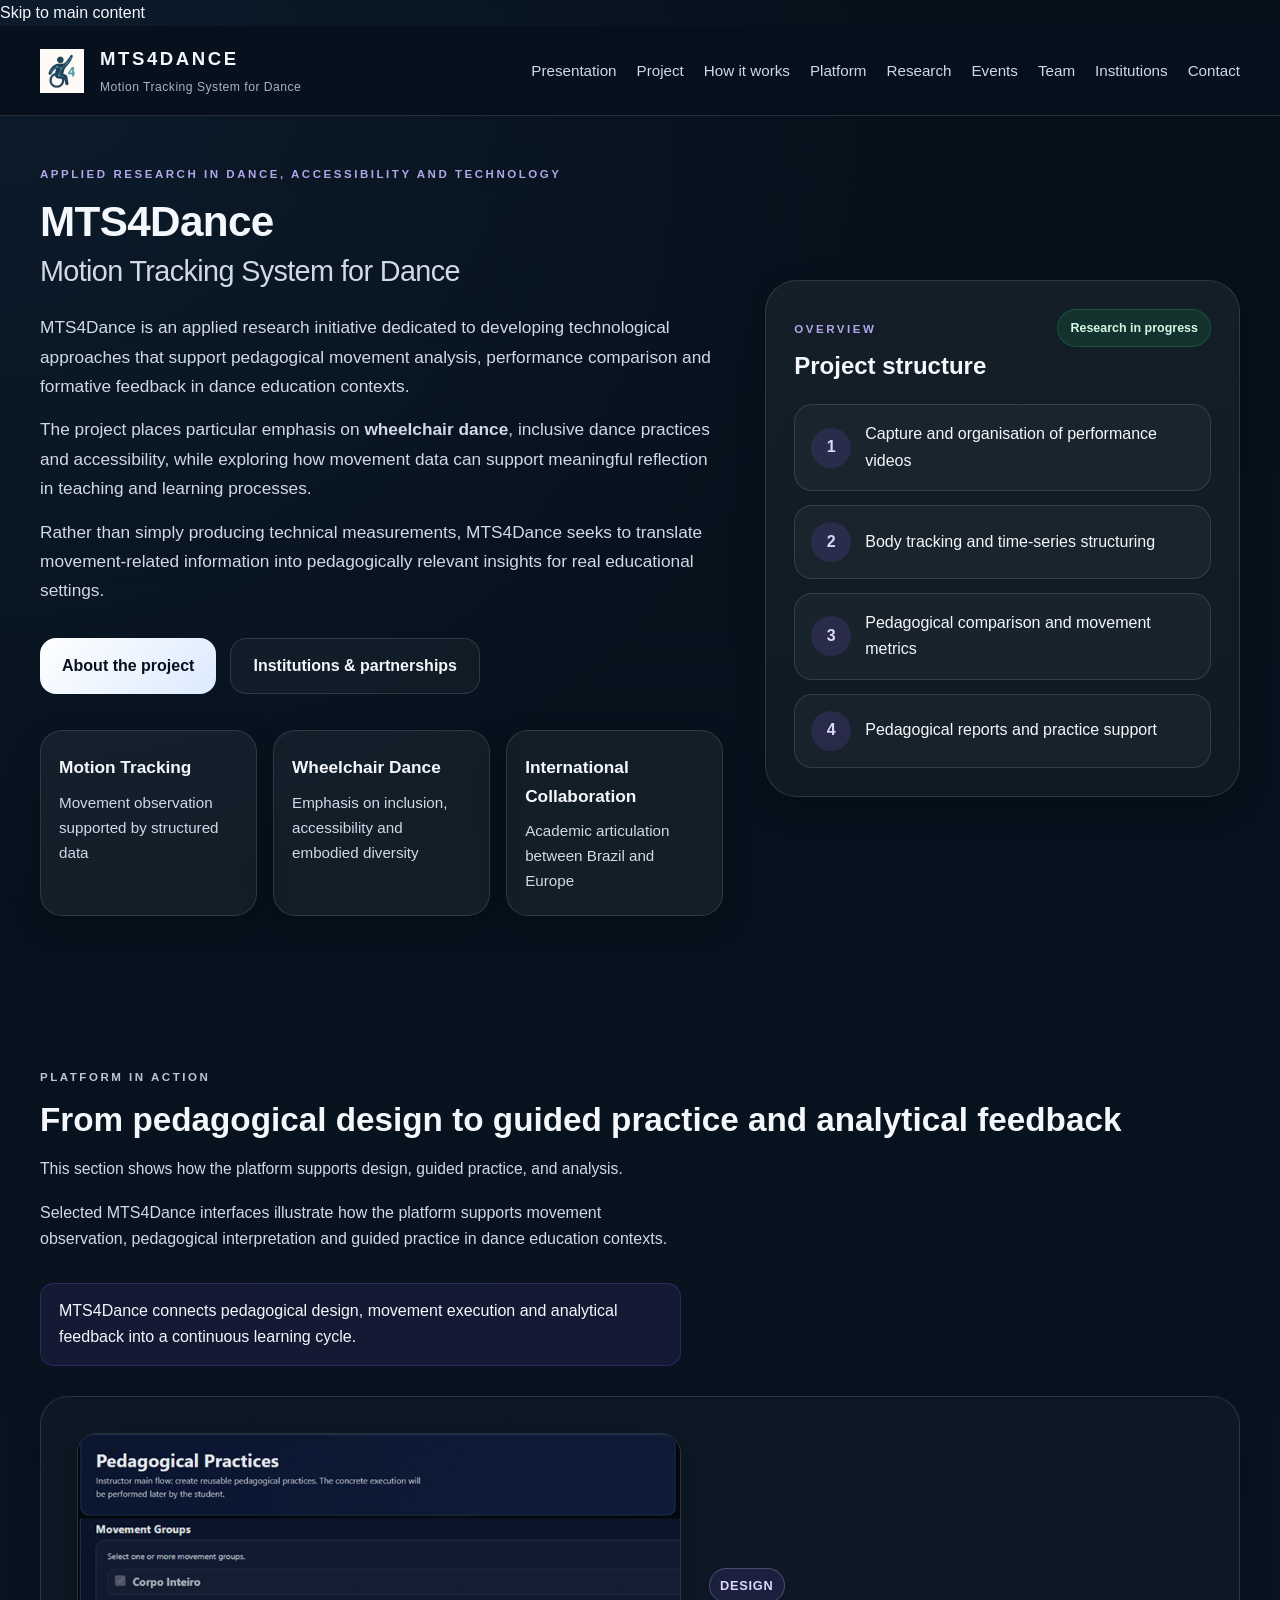
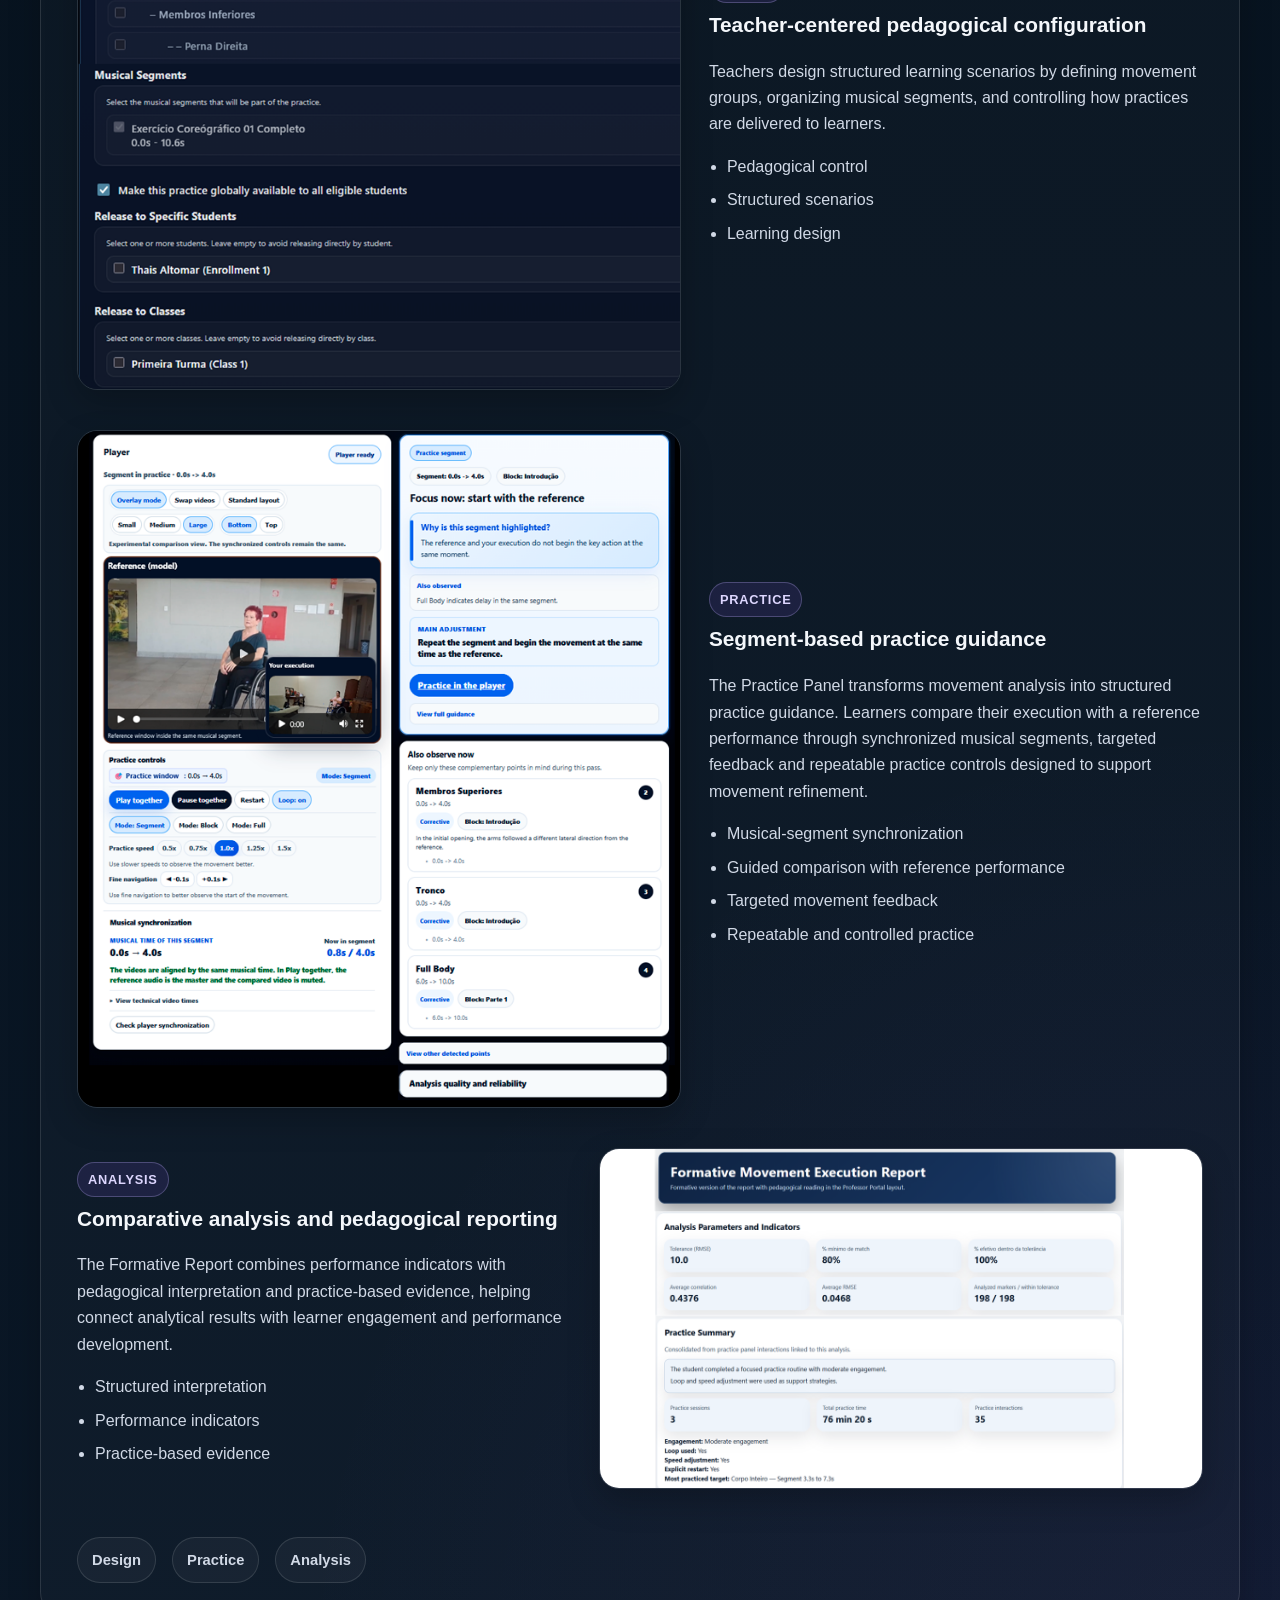
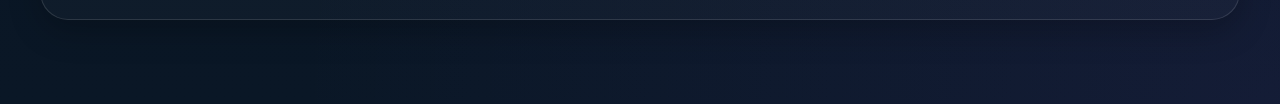
==== commit 45c39321: "Update landing page text and practice panel image" ====
--- a/index.html
+++ b/index.html
@@ -250,7 +250,7 @@
 aria-label="Open expanded view of the MTS4Dance Practice Panel screenshot"
 class="zoomable"
 role="button"
-src="images/practice_panel_interface_2.png"
+src="images/practice_panel_interface_3.png"
 tabindex="0"
 />
 </div>
@@ -260,20 +260,21 @@
 <span class="showcase-stage">Practice</span>
 
 <h3>
-Practice-oriented feedback for learners
+Segment-based practice guidance
 </h3>
 
 <p>
-The Practice Panel organizes movement-related feedback into actionable guidance,
-highlighting specific segments that require attention and supporting learners
-in actively adjusting their performance through structured, repeatable practice aligned
-with a reference performance.
+The Practice Panel transforms movement analysis into structured practice guidance.
+Learners compare their execution with a reference performance through synchronized
+musical segments, targeted feedback and repeatable practice controls designed to
+support movement refinement.
 </p>
 
 <ul>
-<li>Segment-based guidance</li>
-<li>Synchronized practice with reference</li>
-<li>Structured repetition and control</li>
+<li>Musical-segment synchronization</li>
+<li>Guided comparison with reference performance</li>
+<li>Targeted movement feedback</li>
+<li>Repeatable and controlled practice</li>
 </ul>
 
 </div>
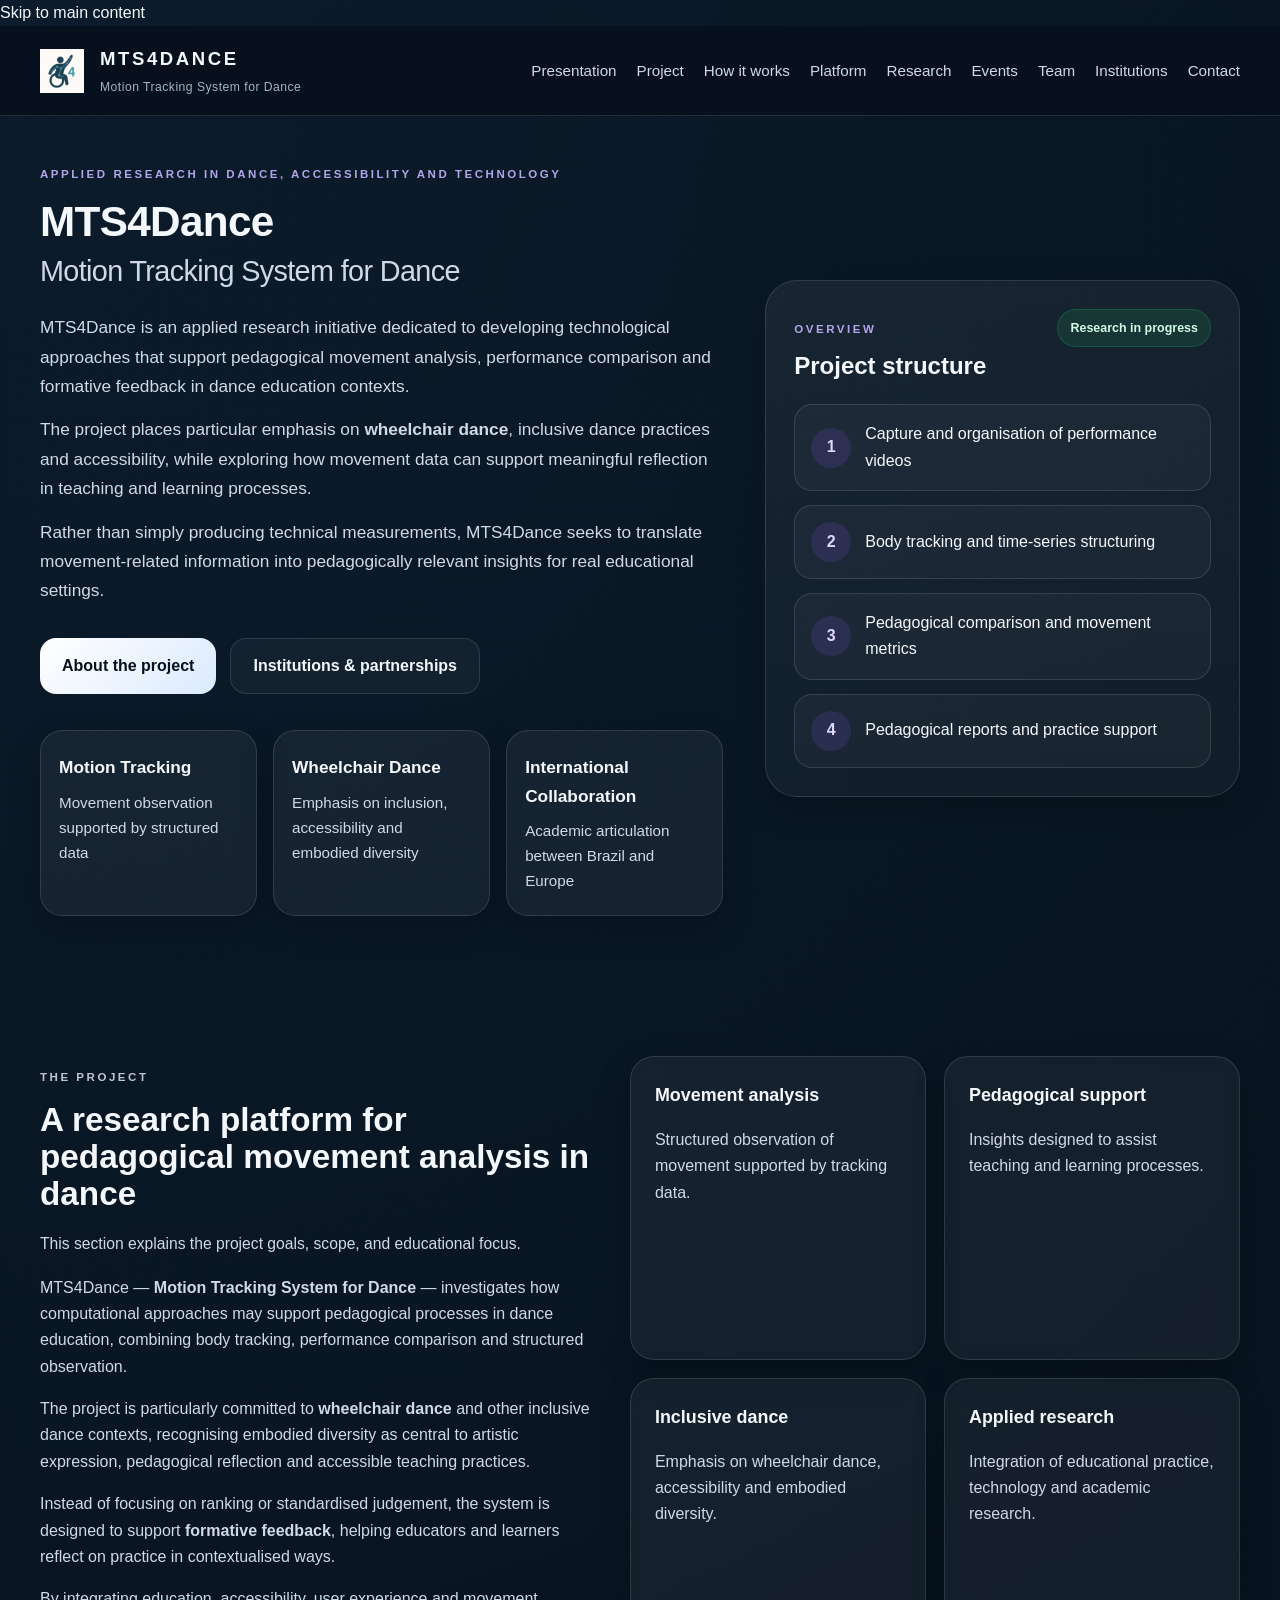
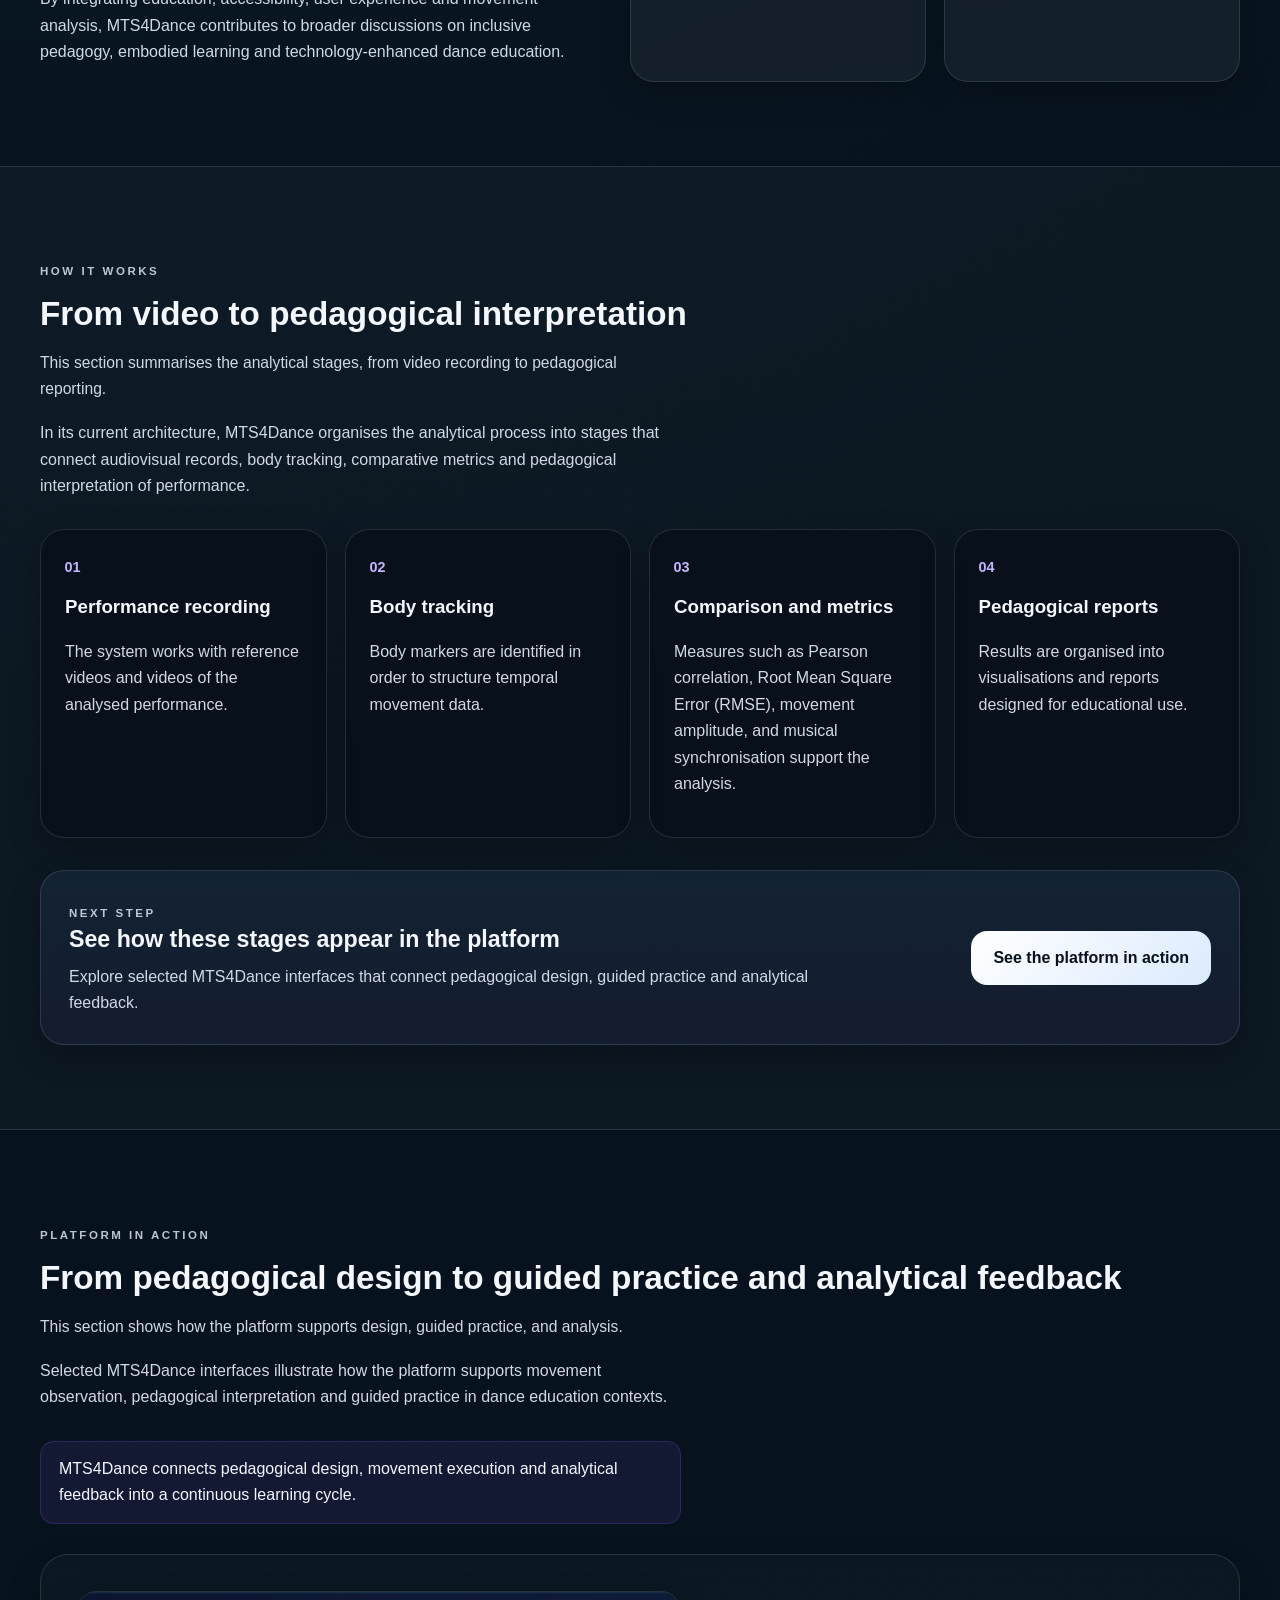
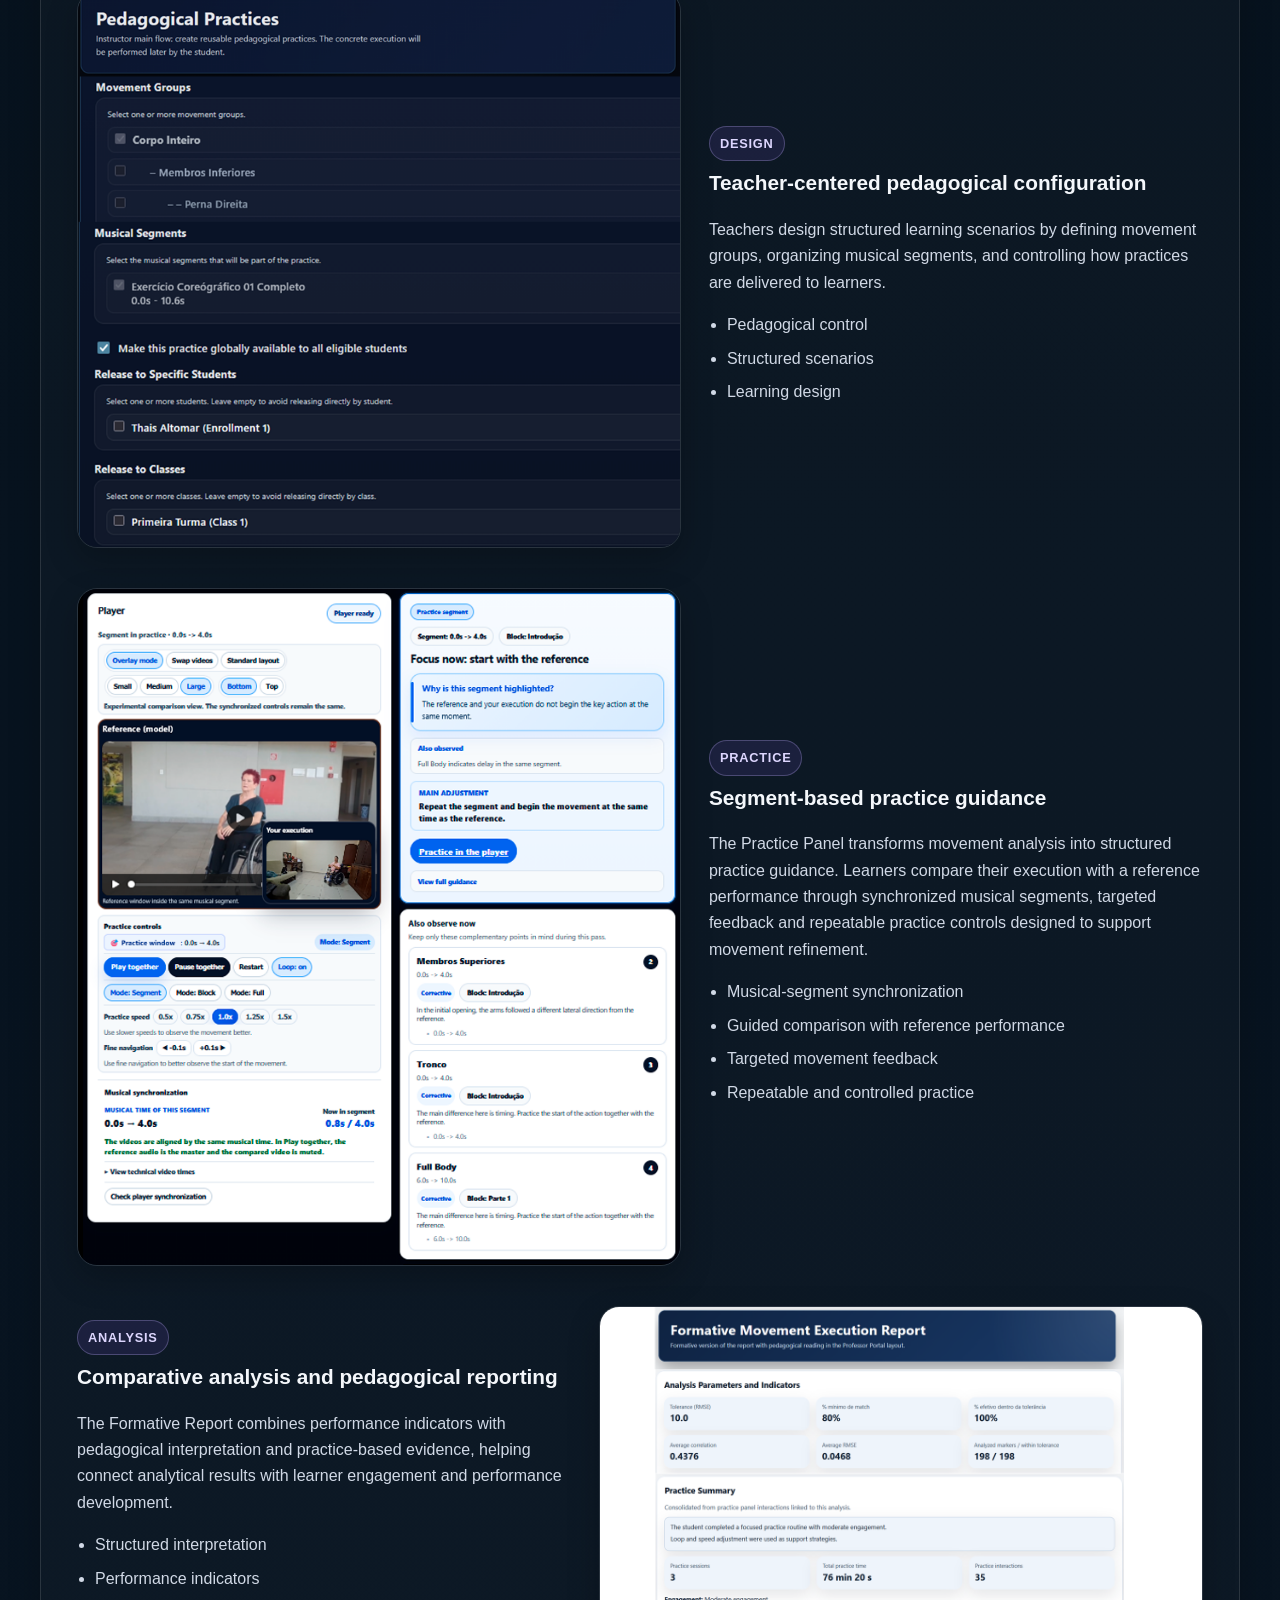
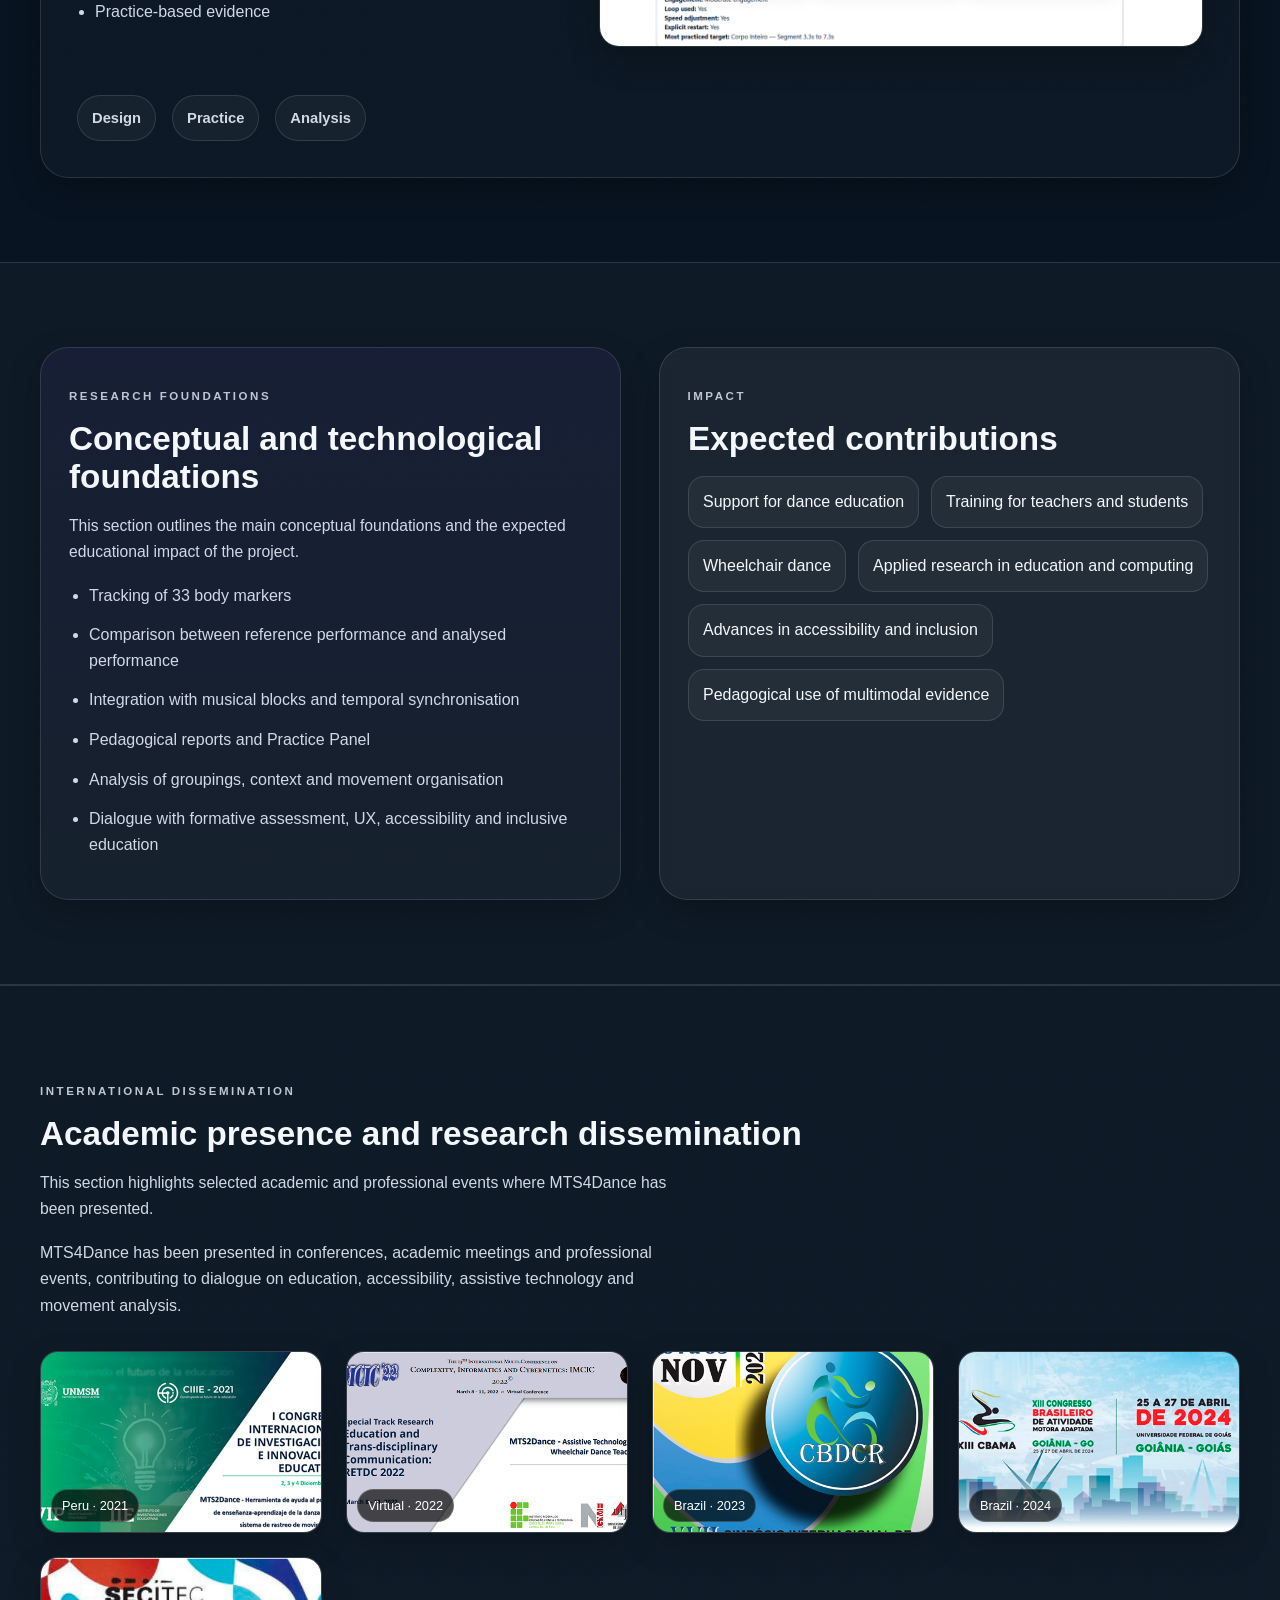
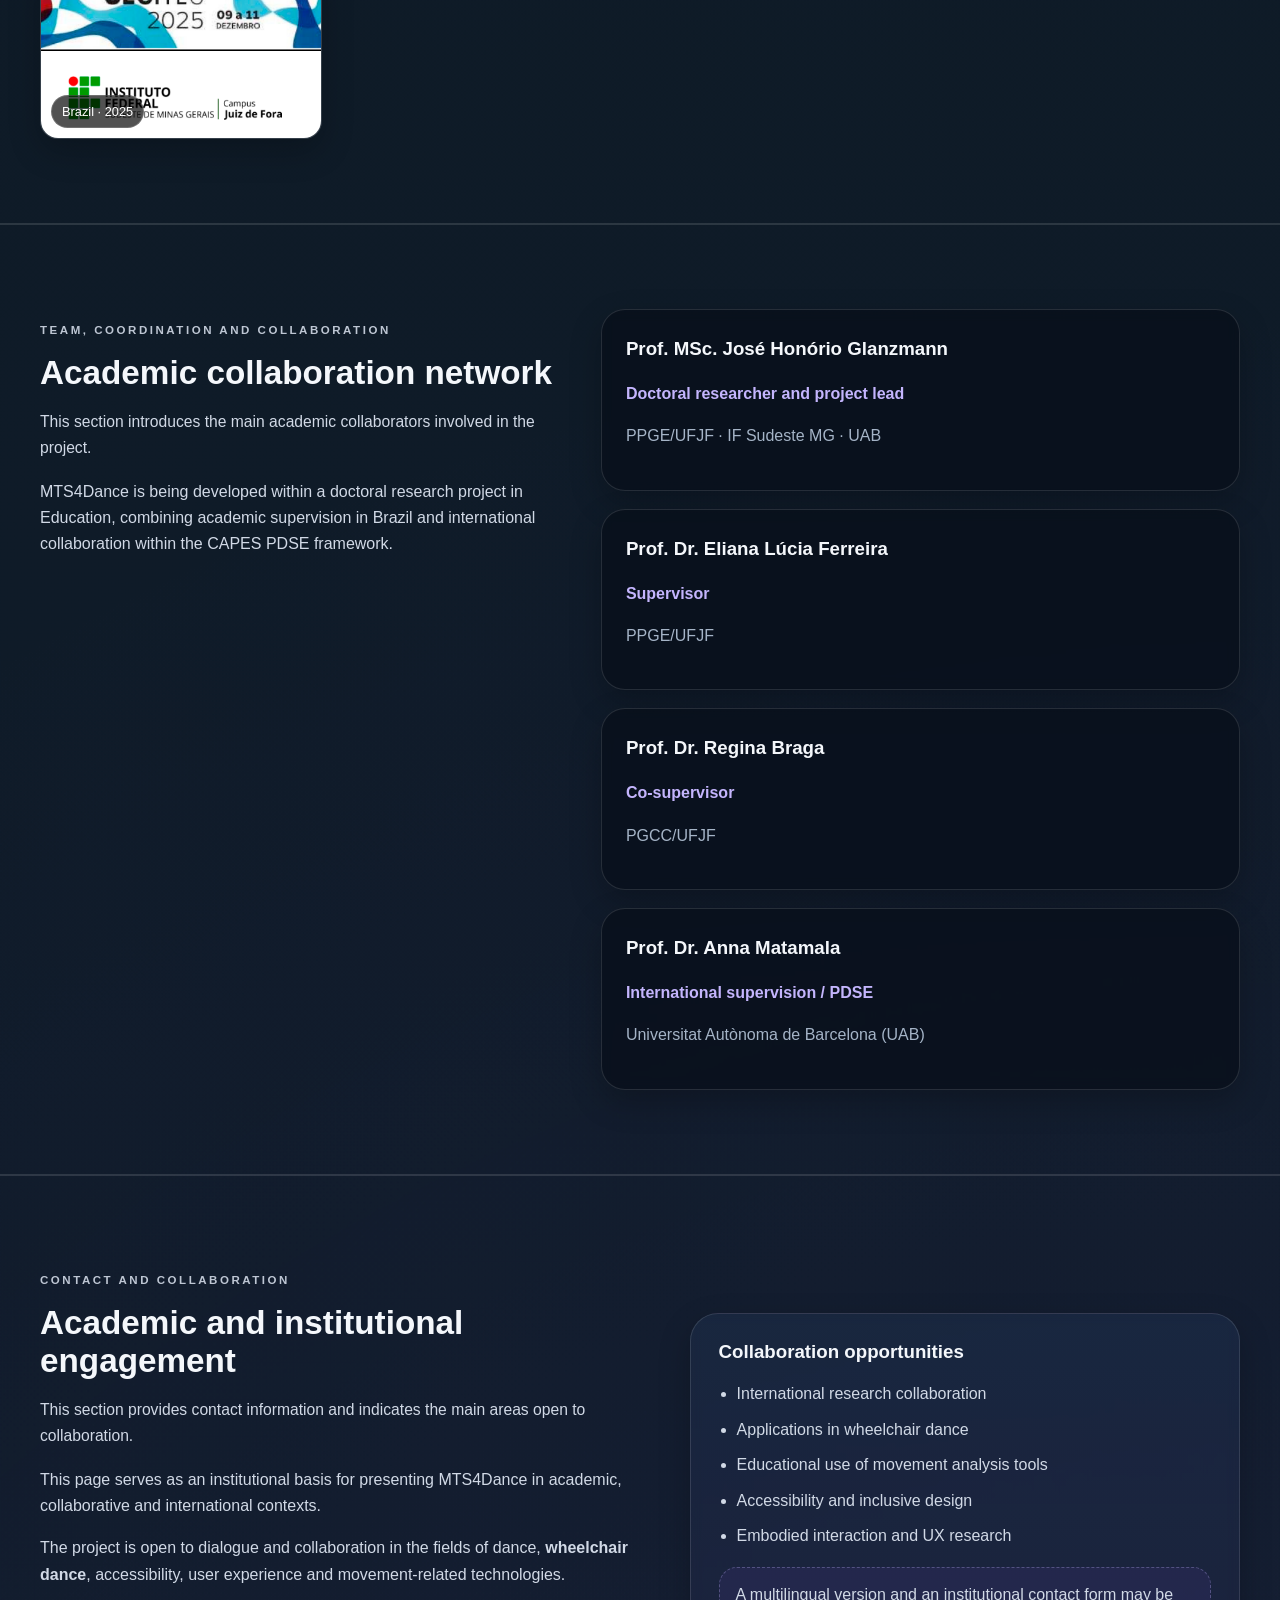
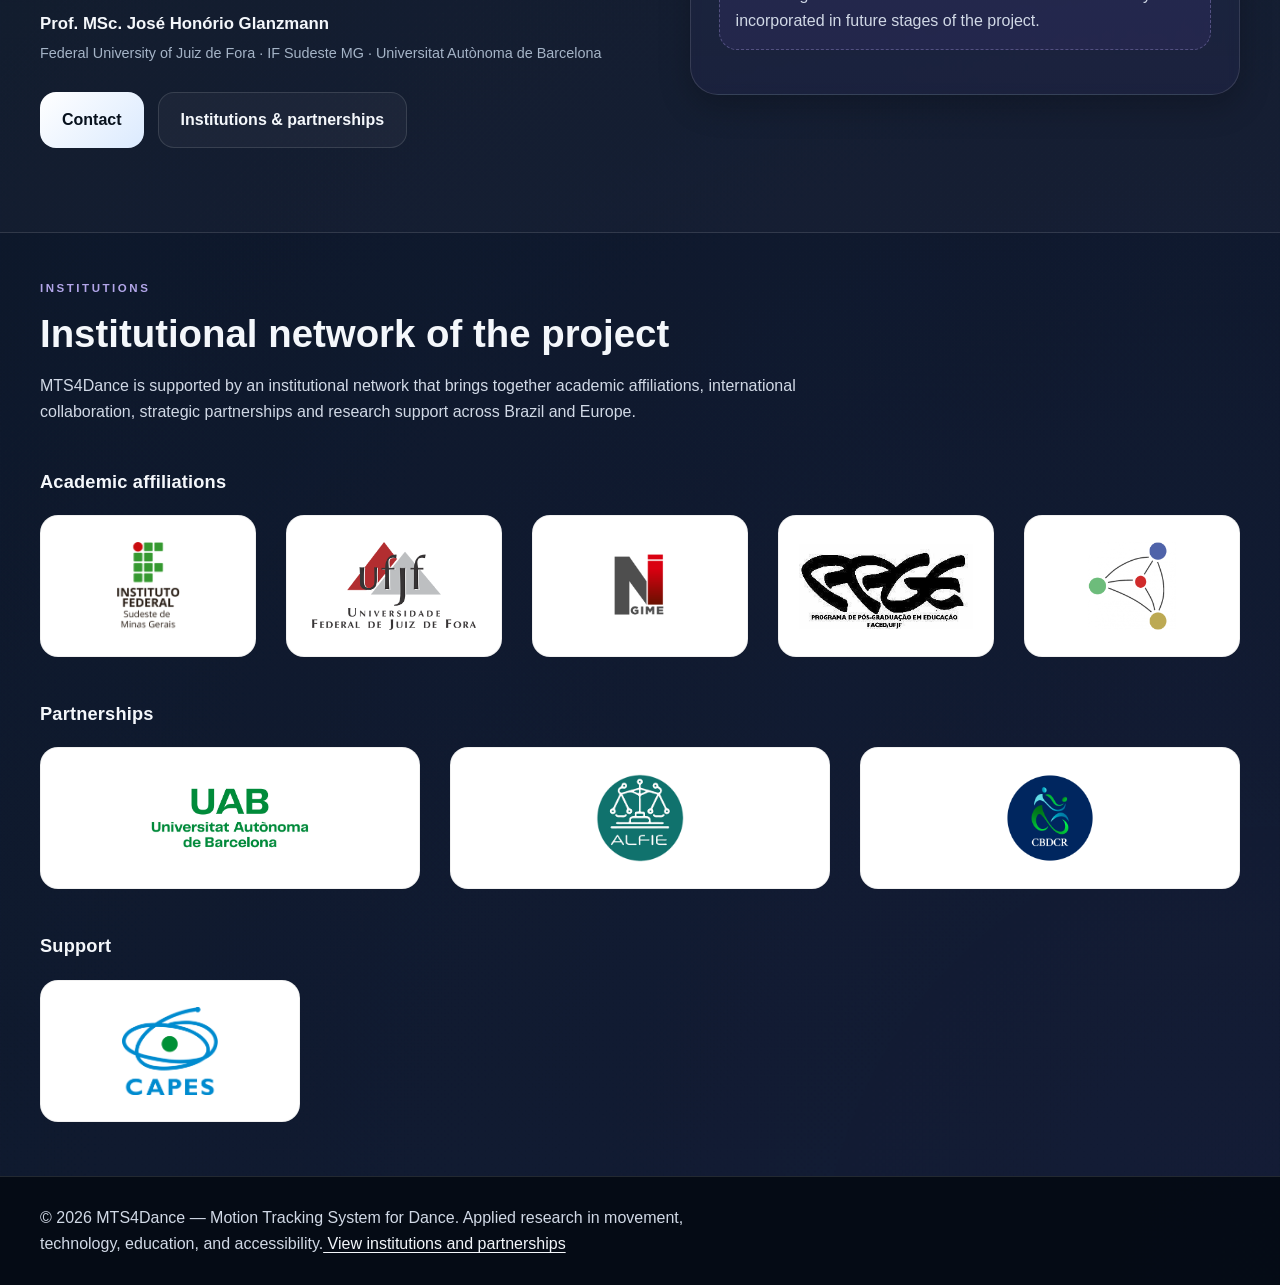
==== commit 83270052: "Restore landing page sections and validate navigation anchors" ====
--- a/index.html
+++ b/index.html
@@ -170,6 +170,106 @@
 <!-- PLATFORM -->
 <!-- ========================================================= -->
 
+<section aria-labelledby="project-title" class="section" id="project">
+<div class="container section-grid">
+<div>
+<p class="section-label">The project</p>
+<h2 id="project-title">A research platform for pedagogical movement analysis in dance</h2><p class="quick-summary">This section explains the project goals, scope, and educational focus.</p>
+<p>
+            MTS4Dance — <strong>Motion Tracking System for Dance</strong> — investigates
+            how computational approaches may support pedagogical processes in dance education,
+            combining body tracking, performance comparison and structured observation.
+          </p>
+<p>
+            The project is particularly committed to <strong>wheelchair dance</strong>
+            and other inclusive dance contexts, recognising embodied diversity as central
+            to artistic expression, pedagogical reflection and accessible teaching practices.
+          </p>
+<p>
+            Instead of focusing on ranking or standardised judgement,
+            the system is designed to support <strong>formative feedback</strong>,
+            helping educators and learners reflect on practice in contextualised ways.
+          </p>
+<p>
+            By integrating education, accessibility, user experience and movement analysis,
+            MTS4Dance contributes to broader discussions on inclusive pedagogy,
+            embodied learning and technology-enhanced dance education.
+          </p>
+</div>
+<div class="cards-grid">
+<article class="info-card">
+<h3>Movement analysis</h3>
+<p>Structured observation of movement supported by tracking data.</p>
+</article>
+<article class="info-card">
+<h3>Pedagogical support</h3>
+<p>Insights designed to assist teaching and learning processes.</p>
+</article>
+<article class="info-card">
+<h3>Inclusive dance</h3>
+<p>Emphasis on wheelchair dance, accessibility and embodied diversity.</p>
+</article>
+<article class="info-card">
+<h3>Applied research</h3>
+<p>Integration of educational practice, technology and academic research.</p>
+</article>
+</div>
+</div>
+</section>
+<section aria-labelledby="operation-title" class="section section-alt" id="operation">
+<div class="container">
+<p class="section-label">How it works</p>
+<h2 id="operation-title">From video to pedagogical interpretation</h2><p class="quick-summary">This section summarises the analytical stages, from video recording to pedagogical reporting.</p>
+<p class="section-intro">
+          In its current architecture, MTS4Dance organises the analytical process into stages
+          that connect audiovisual records, body tracking, comparative metrics and
+          pedagogical interpretation of performance.
+        </p>
+<div class="steps-grid">
+<article class="step-card">
+<span class="step-number">01</span>
+<h3>Performance recording</h3>
+<p>
+              The system works with reference videos and videos of the analysed performance.
+            </p>
+</article>
+<article class="step-card">
+<span class="step-number">02</span>
+<h3>Body tracking</h3>
+<p>
+              Body markers are identified in order to structure temporal movement data.
+            </p>
+</article>
+<article class="step-card">
+<span class="step-number">03</span>
+<h3>Comparison and metrics</h3>
+<p>Measures such as Pearson correlation, Root Mean Square Error (RMSE), movement amplitude, and musical synchronisation support the analysis.</p>
+</article>
+<article class="step-card">
+<span class="step-number">04</span>
+<h3>Pedagogical reports</h3>
+<p>
+              Results are organised into visualisations and reports designed for educational use.
+            </p>
+</article>
+</div>
+<div class="operation-cta">
+<div class="operation-cta-box">
+<div class="operation-cta-text">
+<p class="section-label operation-cta-label">Next step</p>
+<h3>See how these stages appear in the platform</h3>
+<p>
+                Explore selected MTS4Dance interfaces that connect pedagogical design,
+                guided practice and analytical feedback.
+              </p>
+</div>
+<a class="btn btn-primary operation-cta-button" href="#platform">
+              See the platform in action
+            </a>
+</div>
+</div>
+</div>
+</section>
 <section aria-labelledby="platform-title" class="section" id="platform">
 
 <div class="container">
@@ -332,7 +432,203 @@
 </div>
 </section>
 
+
+<section aria-labelledby="research-title" class="section section-alt" id="research">
+<div class="container two-columns">
+<div class="feature-box">
+<p class="section-label">Research foundations</p>
+<h2 id="research-title">Conceptual and technological foundations</h2><p class="quick-summary">This section outlines the main conceptual foundations and the expected educational impact of the project.</p>
+<ul class="feature-list">
+<li>Tracking of 33 body markers</li>
+<li>Comparison between reference performance and analysed performance</li>
+<li>Integration with musical blocks and temporal synchronisation</li>
+<li>Pedagogical reports and Practice Panel</li>
+<li>Analysis of groupings, context and movement organisation</li>
+<li>Dialogue with formative assessment, UX, accessibility and inclusive education</li>
+</ul>
+</div>
+<div class="simple-box research-impact-box">
+<p class="section-label">Impact</p>
+<h2>Expected contributions</h2>
+<div class="pillars">
+<span>Support for dance education</span>
+<span>Training for teachers and students</span>
+<span>Wheelchair dance</span>
+<span>Applied research in education and computing</span>
+<span>Advances in accessibility and inclusion</span>
+<span>Pedagogical use of multimodal evidence</span>
+</div>
+</div>
+</div>
+</section>
+<section aria-labelledby="events-title" class="section section-alt" id="events">
+<div class="container">
+<p class="section-label">International dissemination</p>
+<h2 id="events-title">Academic presence and research dissemination</h2><p class="quick-summary">This section highlights selected academic and professional events where MTS4Dance has been presented.</p>
+<p class="section-intro">
+          MTS4Dance has been presented in conferences, academic meetings and professional events,
+          contributing to dialogue on education, accessibility, assistive technology and movement analysis.
+        </p>
+<div class="events-gallery">
+<div class="event-image">
+<img alt="Poster of the CIIIE 2021 event where MTS4Dance research was presented" aria-controls="image-modal" aria-haspopup="dialog" aria-label="Open expanded view of image" class="zoomable" role="button" src="images/event_ciiie_2021.png" tabindex="0"/>
+<span>Peru · 2021</span>
+</div>
+<div class="event-image">
+<img alt="Poster of the IMCIC 2022 event featuring MTS4Dance research dissemination" aria-controls="image-modal" aria-haspopup="dialog" aria-label="Open expanded view of image" class="zoomable" role="button" src="images/event_imcic_2022.png" tabindex="0"/>
+<span>Virtual · 2022</span>
+</div>
+<div class="event-image">
+<img alt="Poster of the CBDCR 2023 event related to wheelchair dance and MTS4Dance dissemination" aria-controls="image-modal" aria-haspopup="dialog" aria-label="Open expanded view of image" class="zoomable" role="button" src="images/event_cbdcr_2023.png" tabindex="0"/>
+<span>Brazil · 2023</span>
+</div>
+<div class="event-image">
+<img alt="Poster of the CBAMA 2024 event featuring MTS4Dance research dissemination" aria-controls="image-modal" aria-haspopup="dialog" aria-label="Open expanded view of image" class="zoomable" role="button" src="images/event_cbama_2024.png" tabindex="0"/>
+<span>Brazil · 2024</span>
+</div>
+<div class="event-image">
+<img alt="Poster of the SECITEC 2025 event featuring MTS4Dance research dissemination" aria-controls="image-modal" aria-haspopup="dialog" aria-label="Open expanded view of image" class="zoomable" role="button" src="images/event_secitec_2025.png" tabindex="0"/>
+<span>Brazil · 2025</span>
+</div>
+</div>
+</div>
+</section>
+<section aria-labelledby="team-title" class="section section-alt" id="team">
+<div class="container team-grid">
+<div>
+<p class="section-label">Team, coordination and collaboration</p>
+<h2 id="team-title">Academic collaboration network</h2><p class="quick-summary">This section introduces the main academic collaborators involved in the project.</p>
+<p>
+            MTS4Dance is being developed within a doctoral research project in Education,
+            combining academic supervision in Brazil and international collaboration
+            within the CAPES PDSE framework.
+          </p>
+</div>
+<div class="team-cards">
+<article class="team-card">
+<h3>Prof. MSc. José Honório Glanzmann</h3>
+<p class="team-role">Doctoral researcher and project lead</p>
+<p class="team-org">PPGE/UFJF · IF Sudeste MG · UAB</p>
+</article>
+<article class="team-card">
+<h3>Prof. Dr. Eliana Lúcia Ferreira</h3>
+<p class="team-role">Supervisor</p>
+<p class="team-org">PPGE/UFJF</p>
+</article>
+<article class="team-card">
+<h3>Prof. Dr. Regina Braga</h3>
+<p class="team-role">Co-supervisor</p>
+<p class="team-org">PGCC/UFJF</p>
+</article>
+<article class="team-card">
+<h3>Prof. Dr. Anna Matamala</h3>
+<p class="team-role">International supervision / PDSE</p>
+<p class="team-org">Universitat Autònoma de Barcelona (UAB)</p>
+</article>
+</div>
+</div>
+</section>
+<section aria-labelledby="contact-title" class="section section-alt" id="contact">
+<div class="container contact-grid">
+<div>
+<p class="section-label">Contact and collaboration</p>
+<h2 id="contact-title">Academic and institutional engagement</h2><p class="quick-summary">This section provides contact information and indicates the main areas open to collaboration.</p>
+<p>
+            This page serves as an institutional basis for presenting MTS4Dance
+            in academic, collaborative and international contexts.
+          </p>
+<p>
+            The project is open to dialogue and collaboration in the fields of dance,
+            <strong>wheelchair dance</strong>, accessibility, user experience and
+            movement-related technologies.
+          </p>
+<div class="contact-identity">
+<strong>Prof. MSc. José Honório Glanzmann</strong>
+<span>Federal University of Juiz de Fora · IF Sudeste MG · Universitat Autònoma de Barcelona</span>
+</div>
+<div class="contact-actions">
+<a aria-label="Send an email about the MTS4Dance project" class="btn btn-primary" href="mailto:jose.honorio@ifsudestemg.edu.br?subject=MTS4Dance%20-%20Academic%20Contact&amp;body=Hello,%20I%20would%20like%20to%20receive%20more%20information%20about%20the%20MTS4Dance%20project.">
+              Contact
+            </a>
+<a class="btn btn-secondary" href="#institutions">
+              Institutions &amp; partnerships
+            </a>
+</div>
+</div>
+<div class="contact-box">
+<h3>Collaboration opportunities</h3>
+<ul>
+<li>International research collaboration</li>
+<li>Applications in wheelchair dance</li>
+<li>Educational use of movement analysis tools</li>
+<li>Accessibility and inclusive design</li>
+<li>Embodied interaction and UX research</li>
+</ul>
+<p class="contact-note">
+            A multilingual version and an institutional contact form may be incorporated
+            in future stages of the project.
+          </p>
+</div>
+</div>
+</section>
 </main>
+<section class="logos-section" id="institutions">
+<div class="container">
+<p class="section-label">Institutions</p>
+<h2 class="logos-main-title">Institutional network of the project</h2>
+<p class="section-intro logos-intro">
+          MTS4Dance is supported by an institutional network that brings together academic affiliations,
+          international collaboration, strategic partnerships and research support across Brazil and Europe.
+        </p>
+<div class="logos-group">
+<h3 class="logos-group-title">Academic affiliations</h3>
+<div class="logos-grid">
+<a aria-label="Federal Institute of Southeast Minas Gerais, Juiz de Fora Campus" class="logo-item" data-tooltip="Federal Institute of Southeast Minas Gerais – Juiz de Fora Campus" href="https://www.ifsudestemg.edu.br/juizdefora" rel="noopener noreferrer" target="_blank">
+<img alt="Logo of the Federal Institute of Southeast Minas Gerais, Juiz de Fora Campus" src="images/ifsudestemg.png"/>
+</a>
+<a aria-label="Federal University of Juiz de Fora" class="logo-item" data-tooltip="Federal University of Juiz de Fora" href="https://www2.ufjf.br/ufjf/" rel="noopener noreferrer" target="_blank">
+<img alt="Logo of the Federal University of Juiz de Fora" src="images/ufjf.png"/>
+</a>
+<a aria-label="NGIME research group at UFJF" class="logo-item" data-tooltip="NGIME – Research Group on Inclusion, Movement and Teaching" href="https://www.ngime.ufjf.br/" rel="noopener noreferrer" target="_blank">
+<img alt="Logo of NGIME, the research group on Inclusion, Movement and Teaching at the Federal University of Juiz de Fora" src="images/ngime.png"/>
+</a>
+<a aria-label="Graduate Program in Education at UFJF" class="logo-item" data-tooltip="Graduate Program in Education – UFJF" href="https://www2.ufjf.br/ppge/" rel="noopener noreferrer" target="_blank">
+<img alt="Logo of the Graduate Program in Education at the Federal University of Juiz de Fora" src="images/ppge.png"/>
+</a>
+<a aria-label="Graduate Program in Computer Science at UFJF" class="logo-item" data-tooltip="Graduate Program in Computer Science – UFJF" href="https://www2.ufjf.br/pgcc/" rel="noopener noreferrer" target="_blank">
+<img alt="Logo of the Graduate Program in Computer Science at the Federal University of Juiz de Fora" src="images/ppgc.png"/>
+</a>
+</div>
+</div>
+<div class="logos-group">
+<h3 class="logos-group-title">Partnerships</h3>
+<div class="logos-grid">
+<a aria-label="Universitat Autònoma de Barcelona" class="logo-item" data-tooltip="Universitat Autònoma de Barcelona" href="https://www.uab.cat/" rel="noopener noreferrer" target="_blank">
+<img alt="Logo of the Universitat Autònoma de Barcelona" src="images/uab.png"/>
+</a>
+<a aria-label="ALFIE Project" class="logo-item" data-tooltip="ALFIE Project" href="https://alfie-project.eu/" rel="noopener noreferrer" target="_blank">
+<img alt="Logo of the ALFIE Project" src="images/alfie.png"/>
+</a>
+<a aria-label="Brazilian Confederation of Wheelchair Dance" class="logo-item" data-tooltip="Brazilian Confederation of Wheelchair Dance" href="https://www.cbdcr.org.br/wordpress/" rel="noopener noreferrer" target="_blank">
+<img alt="Logo of the Brazilian Confederation of Wheelchair Dance" src="images/cbdcr.png"/>
+</a>
+</div>
+</div>
+<div class="logos-group">
+<h3 class="logos-group-title">Support</h3>
+<div class="logos-grid support-grid">
+<a aria-label="Coordination for the Improvement of Higher Education Personnel" class="logo-item" data-tooltip="Coordination for the Improvement of Higher Education Personnel" href="https://www.gov.br/capes/pt-br" rel="noopener noreferrer" target="_blank">
+<img alt="Logo of CAPES, the Coordination for the Improvement of Higher Education Personnel" src="images/capes.png"/>
+</a>
+</div>
+</div>
+</div>
+</section><footer class="site-footer">
+<div class="container footer-content">
+<p>© 2026 MTS4Dance — Motion Tracking System for Dance. Applied research in movement, technology, education, and accessibility.<a href="#institutions"> View institutions and partnerships</a></p>
+
+</div>
+</footer>
 
 <!-- ========================================================= -->
 <!-- IMAGE MODAL -->
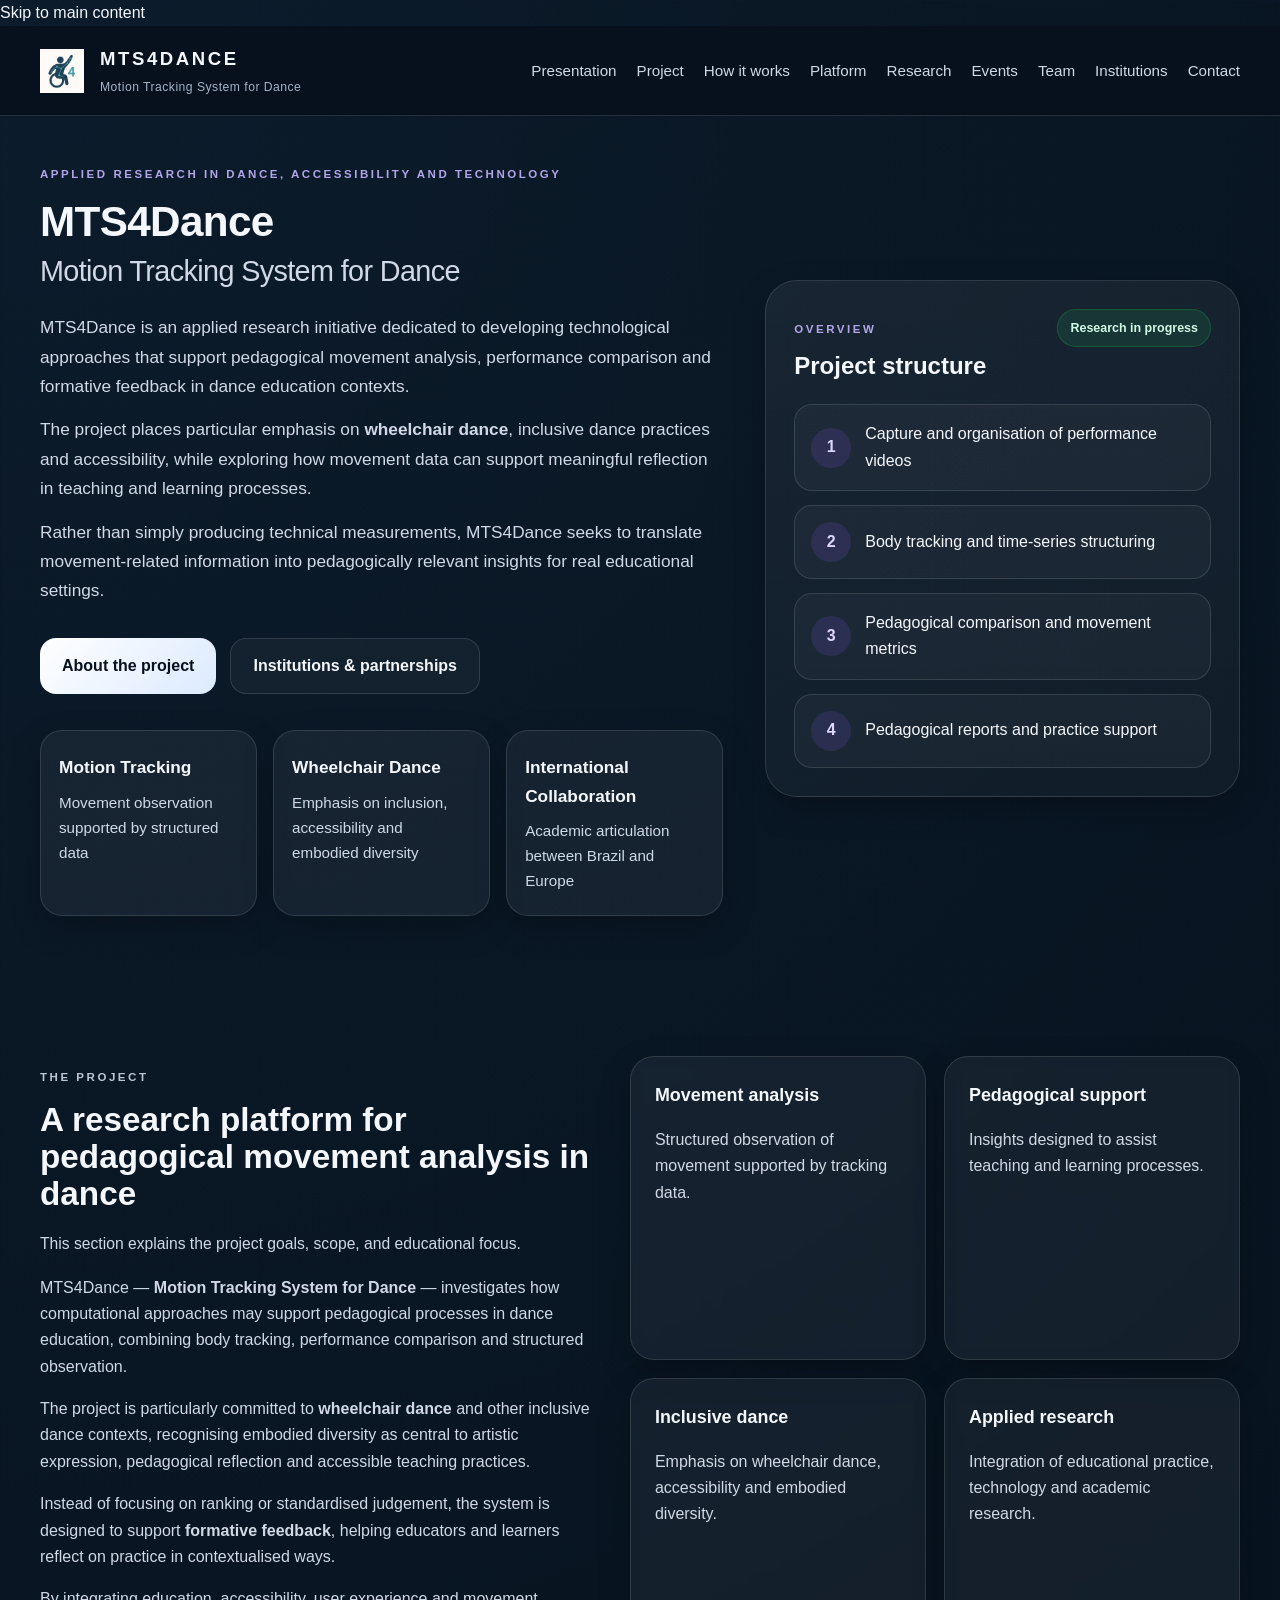
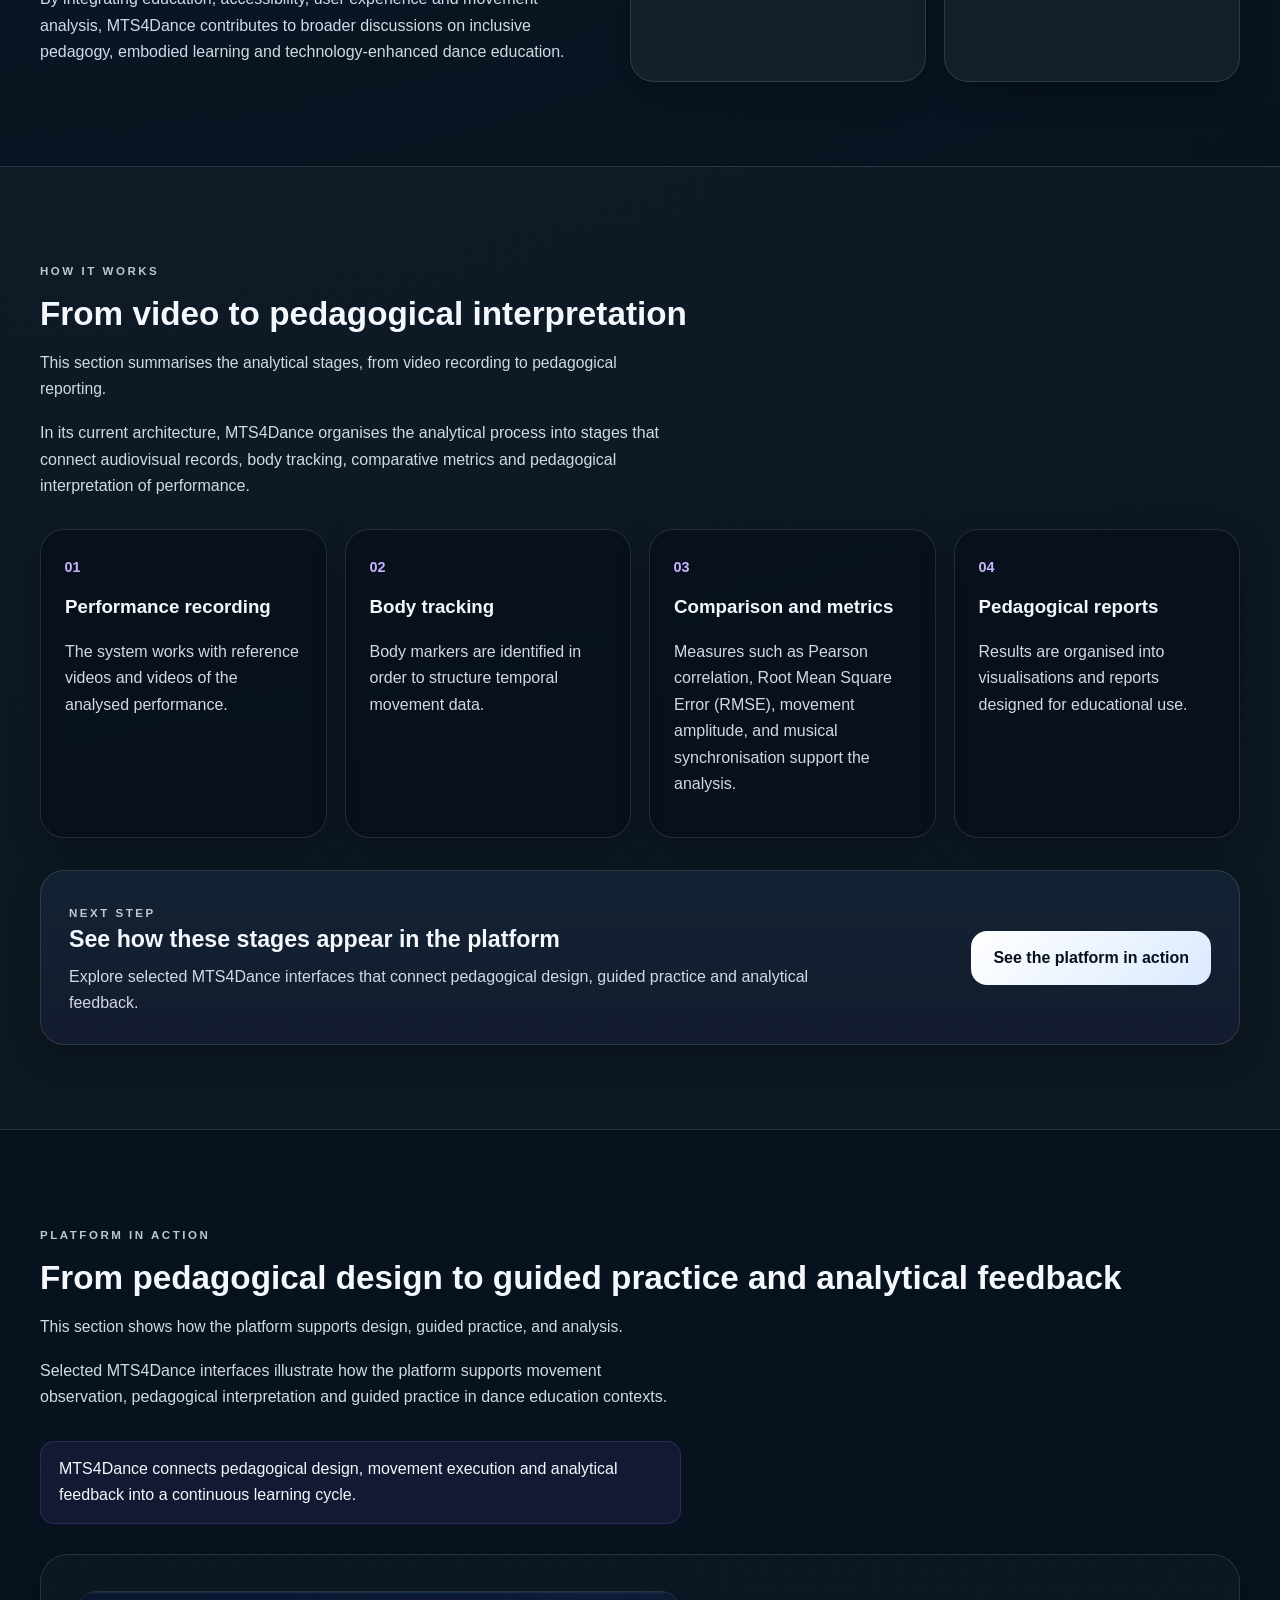
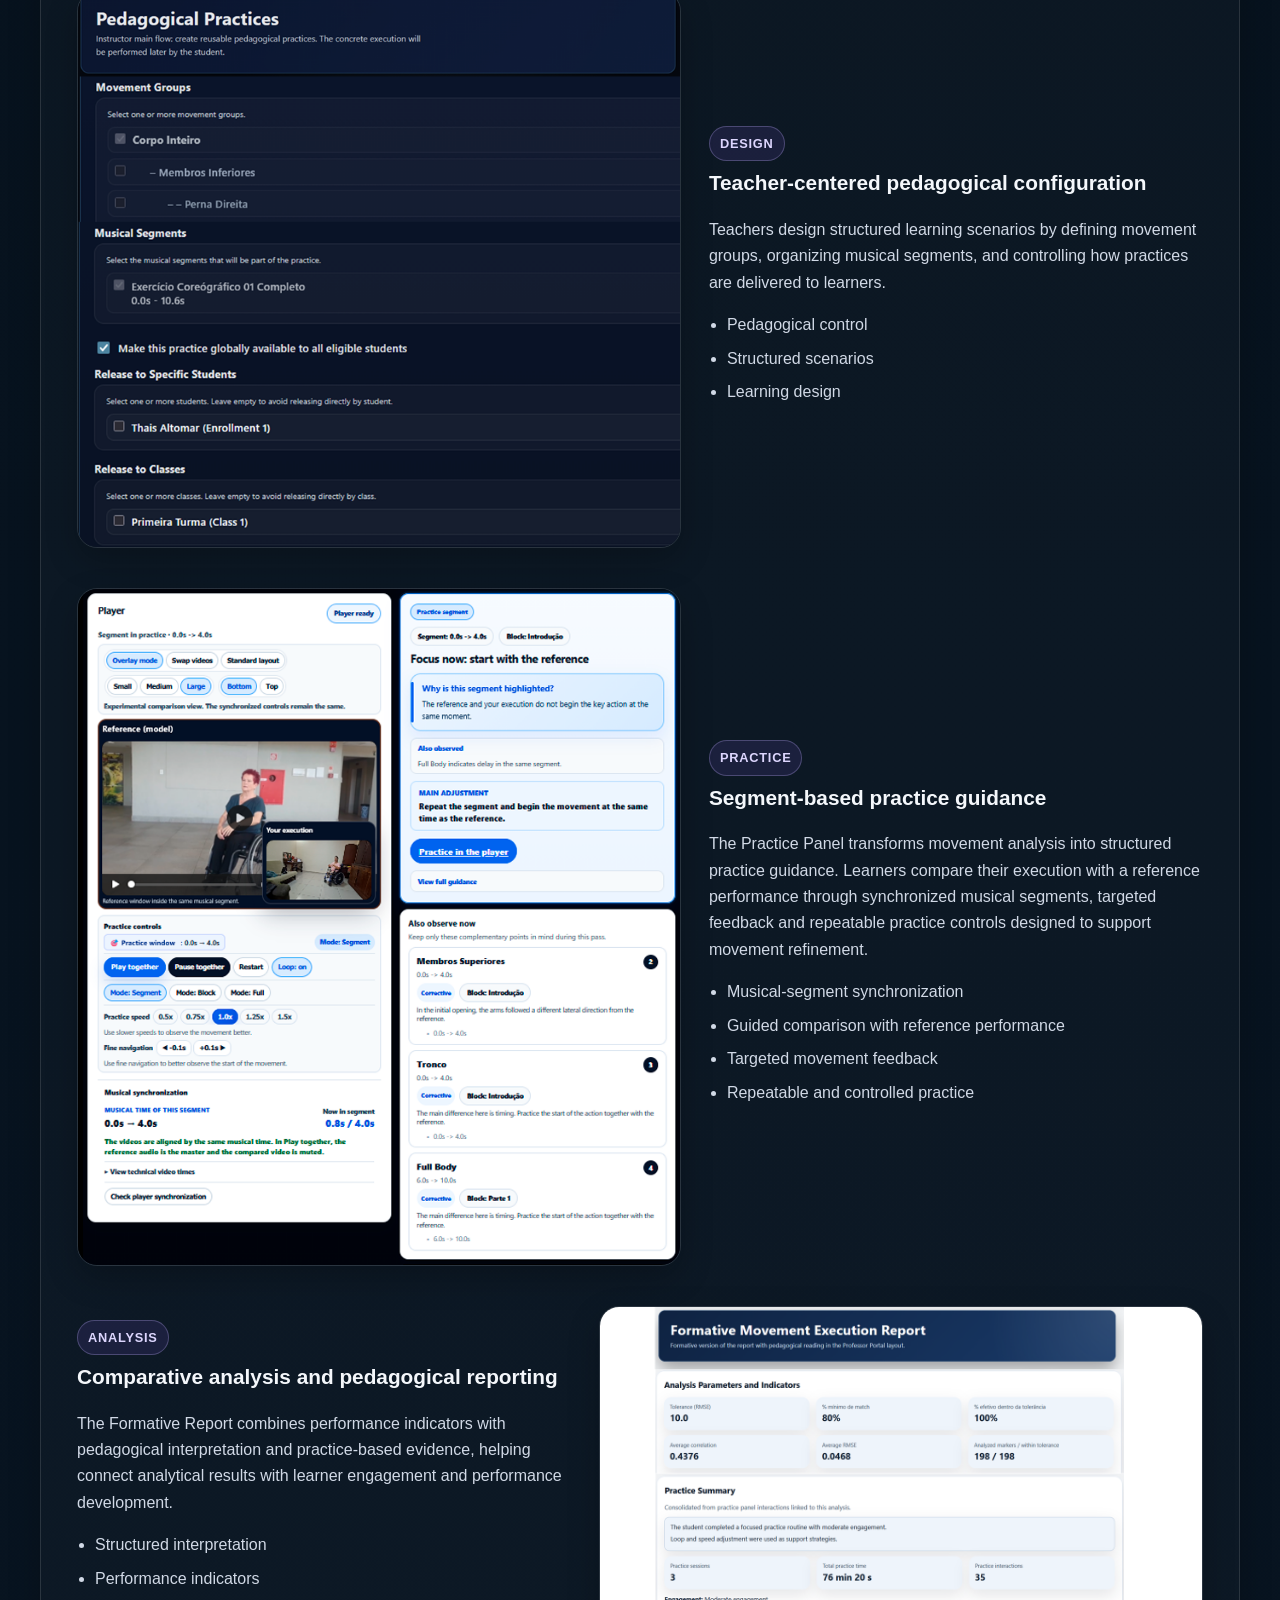
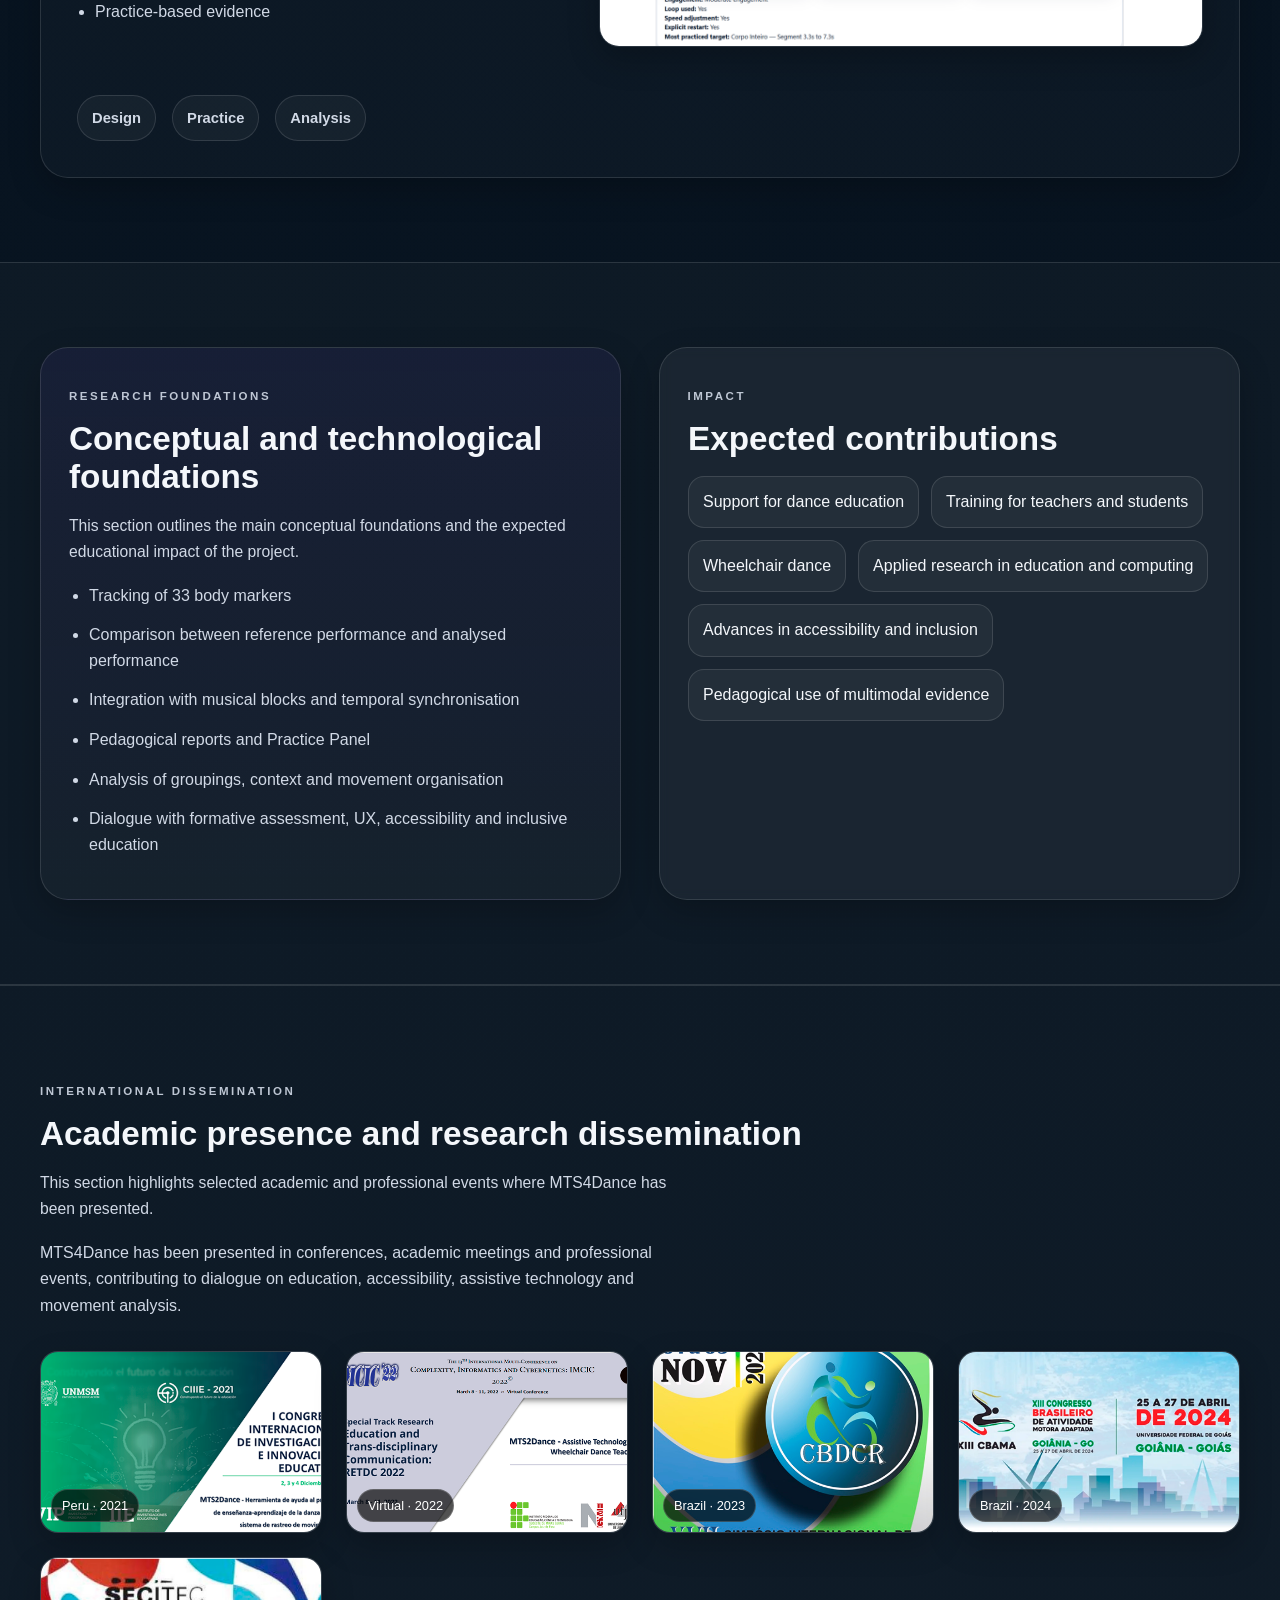
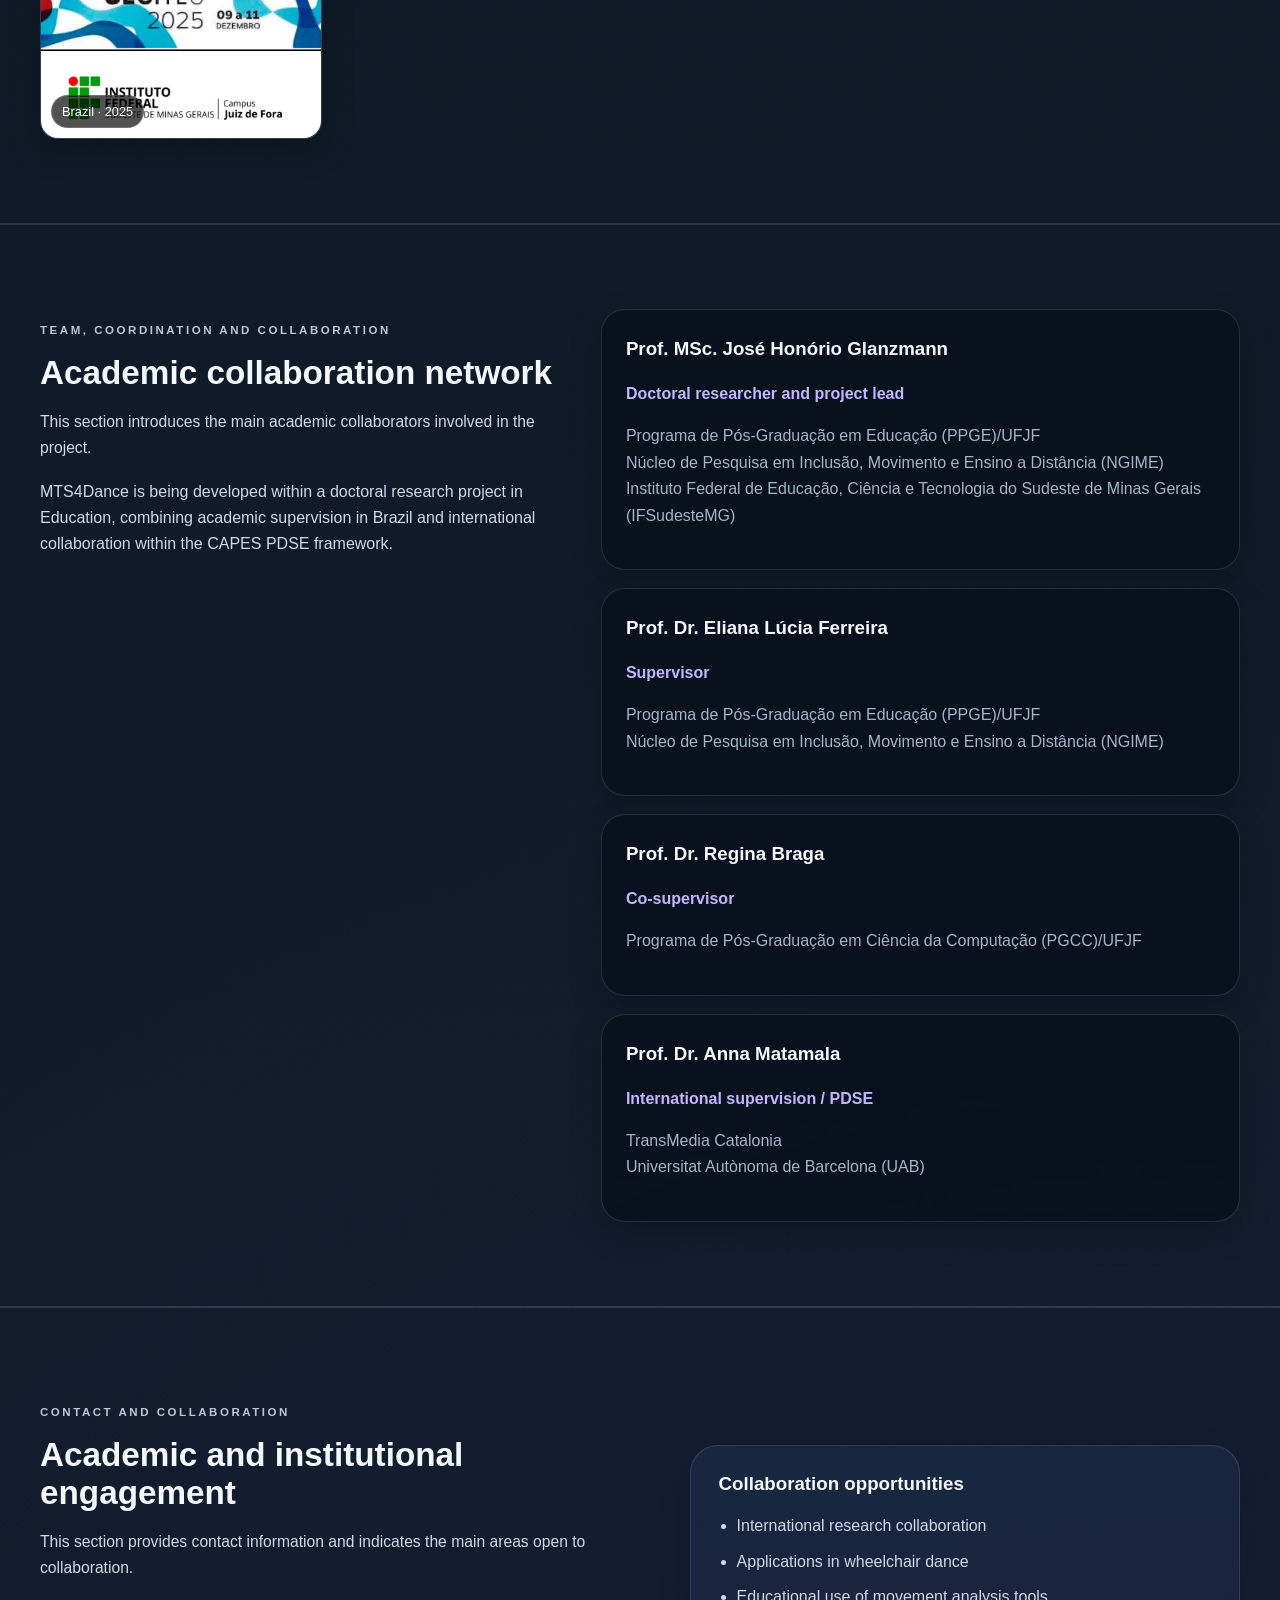
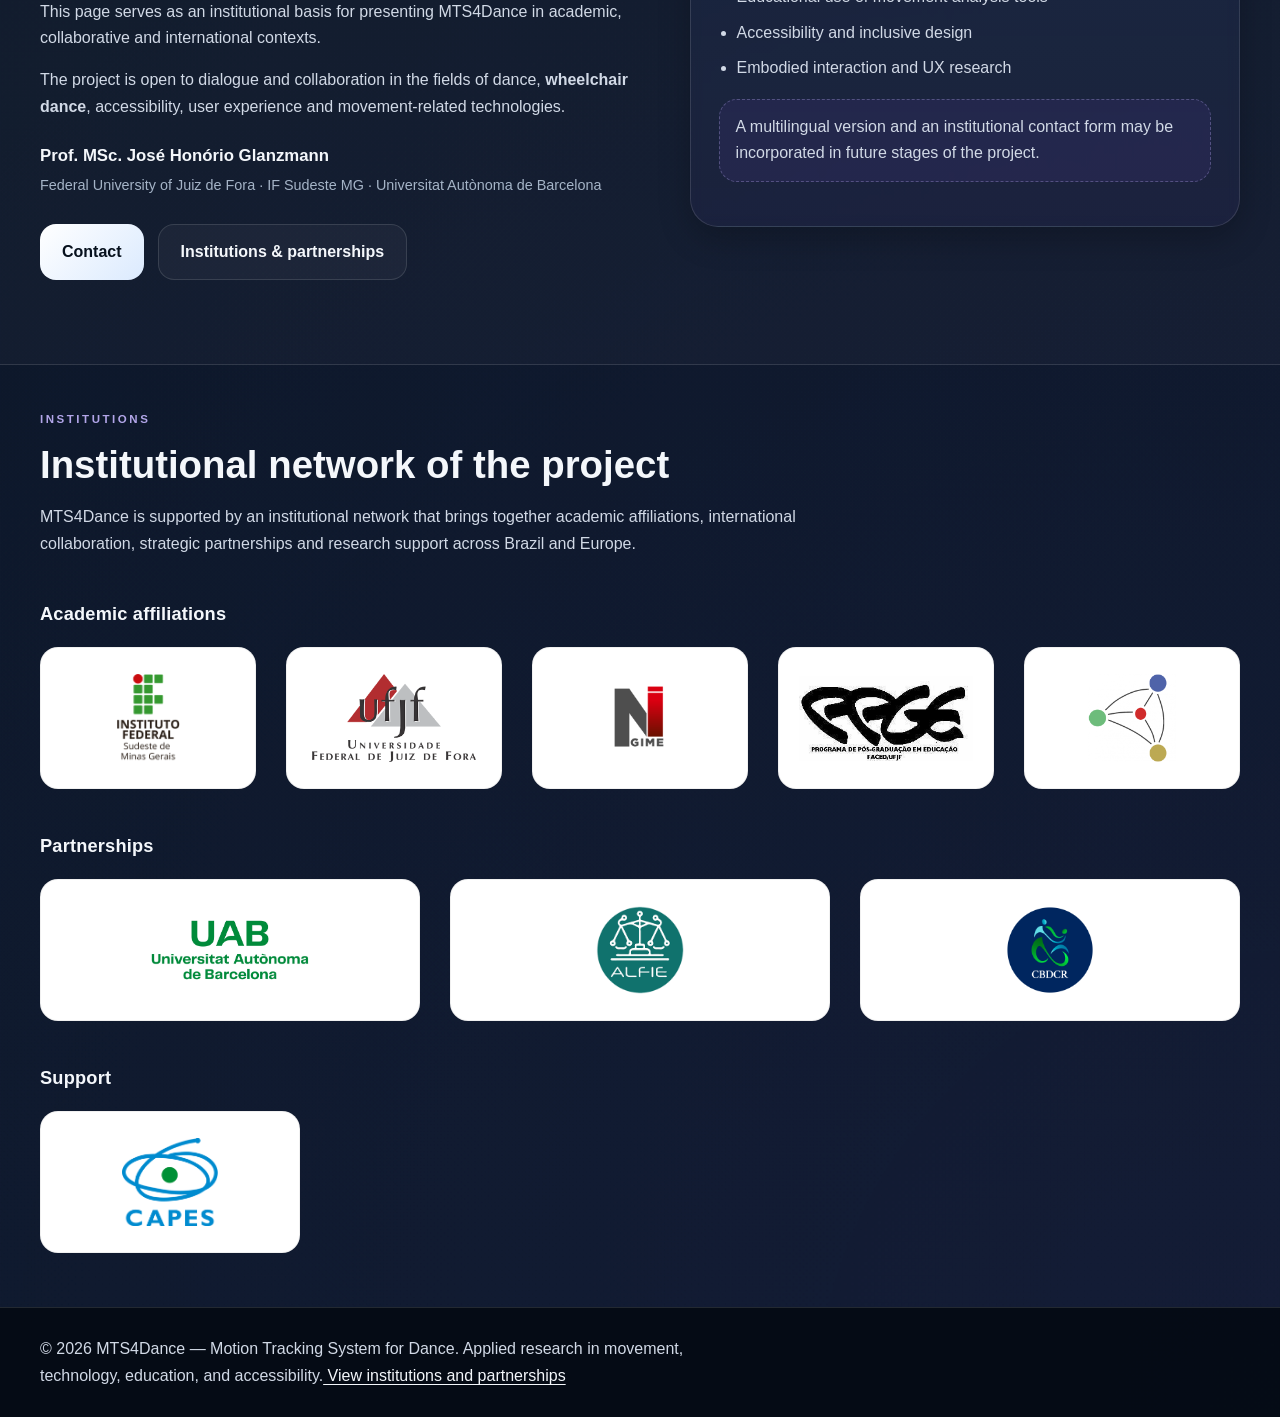
==== commit a7f46be1: "Refine landing page structure and visual adjustments" ====
--- a/index.html
+++ b/index.html
@@ -508,22 +508,22 @@
 <article class="team-card">
 <h3>Prof. MSc. José Honório Glanzmann</h3>
 <p class="team-role">Doctoral researcher and project lead</p>
-<p class="team-org">PPGE/UFJF · IF Sudeste MG · UAB</p>
+<p class="team-org">Programa de Pós-Graduação em Educação (PPGE)/UFJF<br /> Núcleo de Pesquisa em Inclusão, Movimento e Ensino a Distância (NGIME)<br />Instituto Federal de Educação, Ciência e Tecnologia do Sudeste de Minas Gerais (IFSudesteMG)</p>
 </article>
 <article class="team-card">
 <h3>Prof. Dr. Eliana Lúcia Ferreira</h3>
 <p class="team-role">Supervisor</p>
-<p class="team-org">PPGE/UFJF</p>
+<p class="team-org">Programa de Pós-Graduação em Educação (PPGE)/UFJF<br />Núcleo de Pesquisa em Inclusão, Movimento e Ensino a Distância (NGIME) </p>
 </article>
 <article class="team-card">
 <h3>Prof. Dr. Regina Braga</h3>
 <p class="team-role">Co-supervisor</p>
-<p class="team-org">PGCC/UFJF</p>
+<p class="team-org">Programa de Pós-Graduação em Ciência da Computação (PGCC)/UFJF</p>
 </article>
 <article class="team-card">
 <h3>Prof. Dr. Anna Matamala</h3>
 <p class="team-role">International supervision / PDSE</p>
-<p class="team-org">Universitat Autònoma de Barcelona (UAB)</p>
+<p class="team-org">TransMedia Catalonia<br />Universitat Autònoma de Barcelona (UAB)</p>
 </article>
 </div>
 </div>
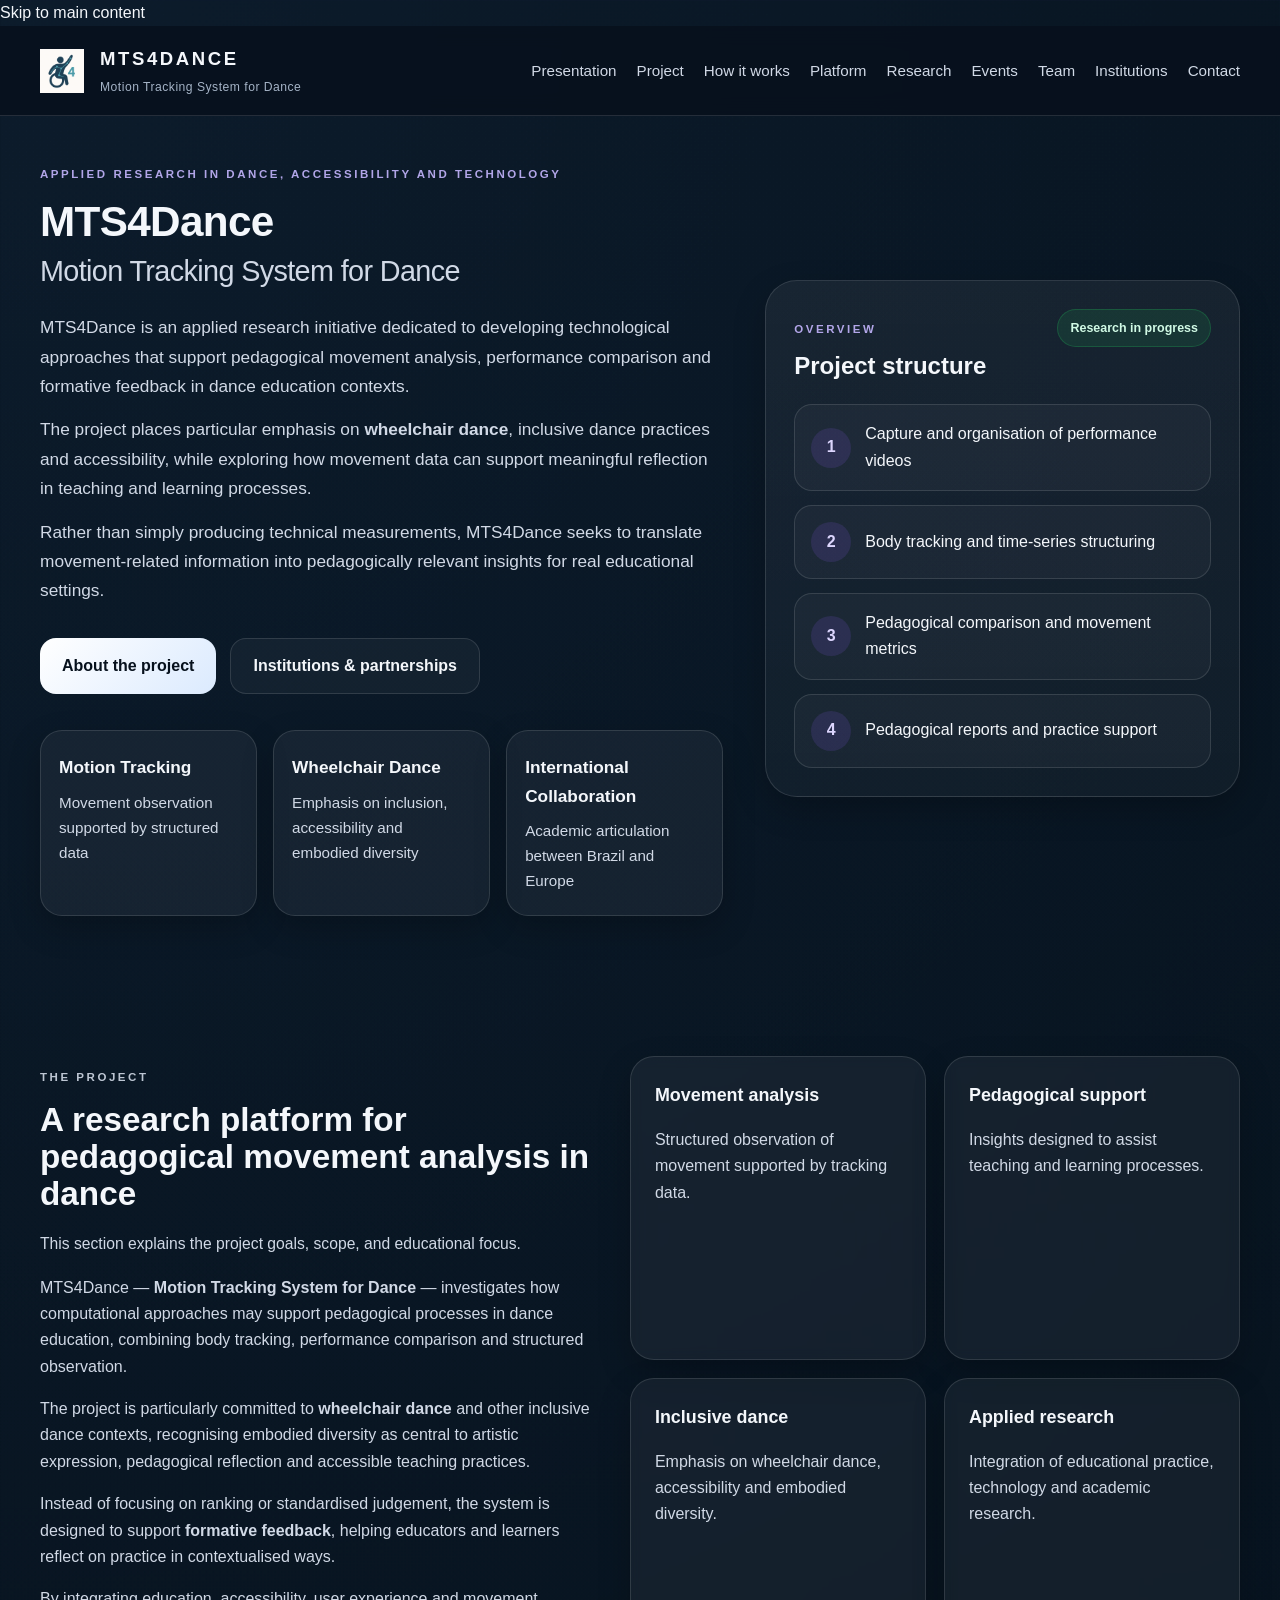
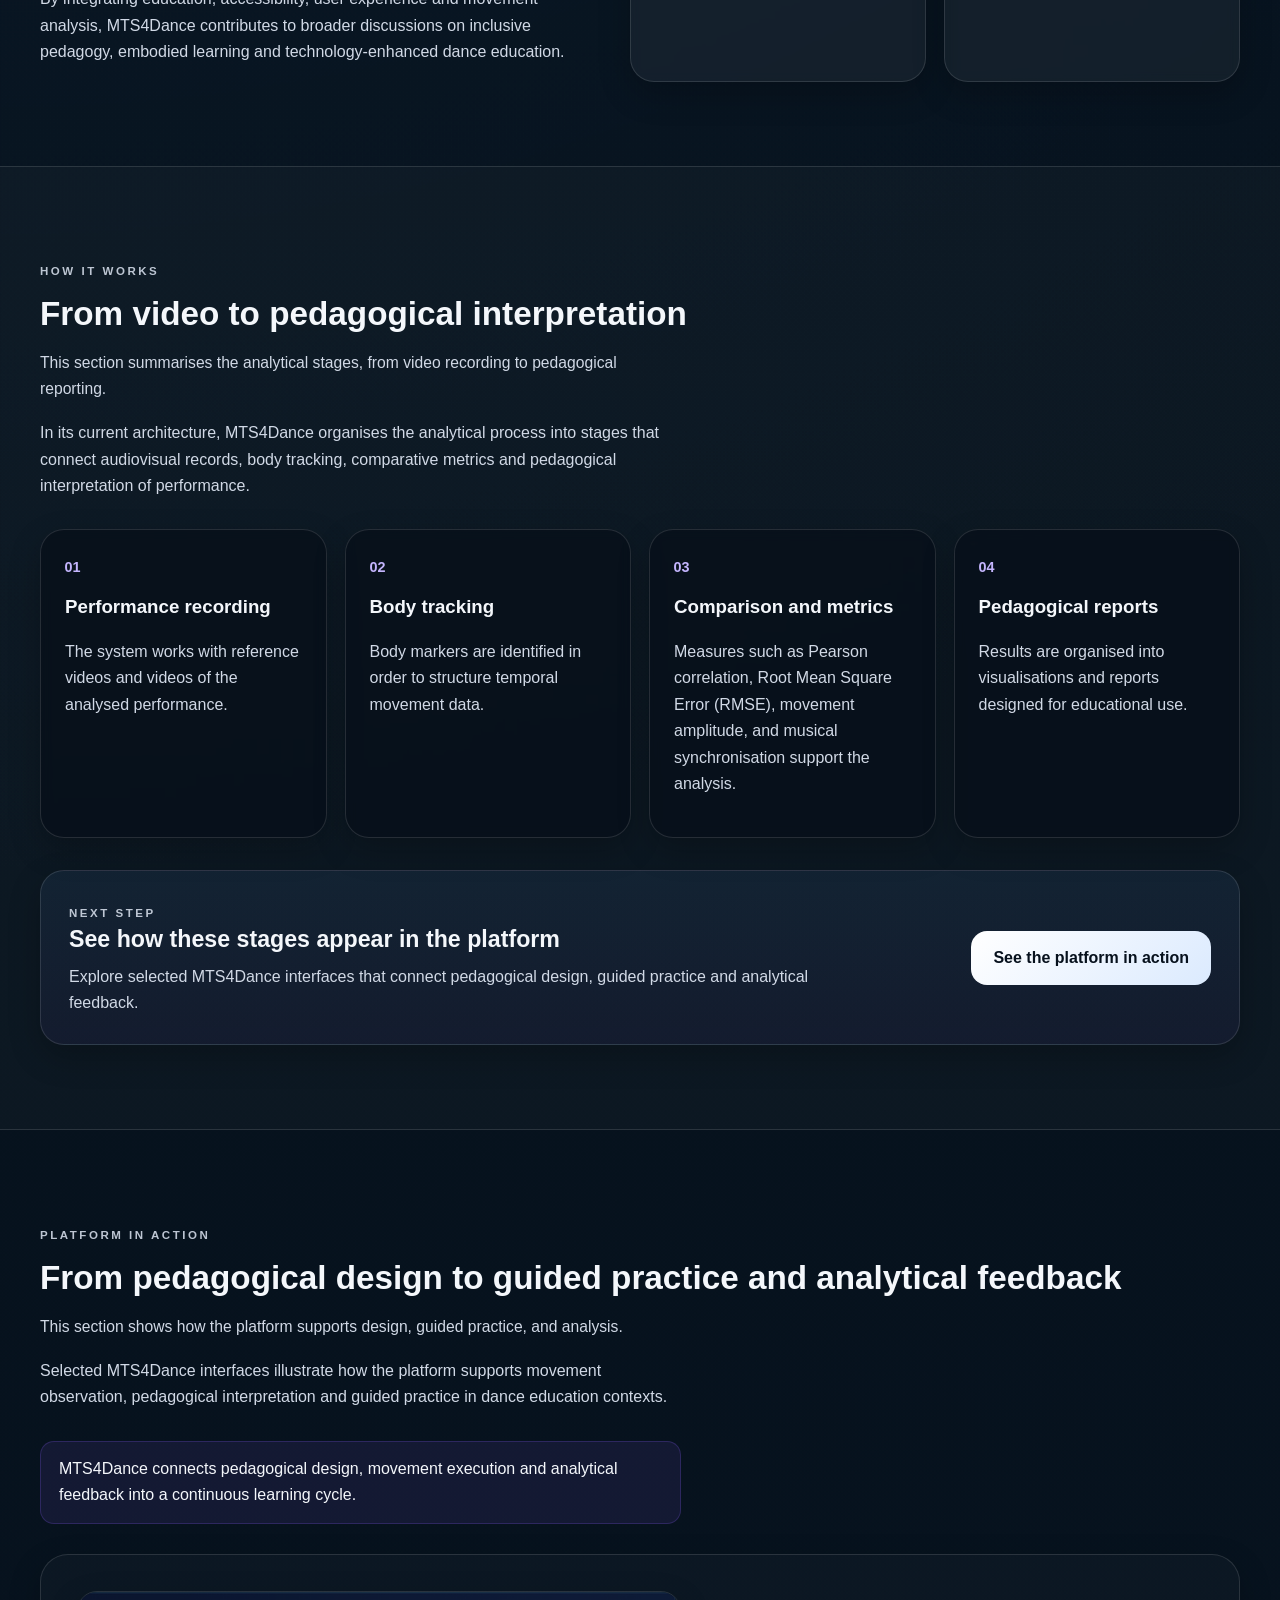
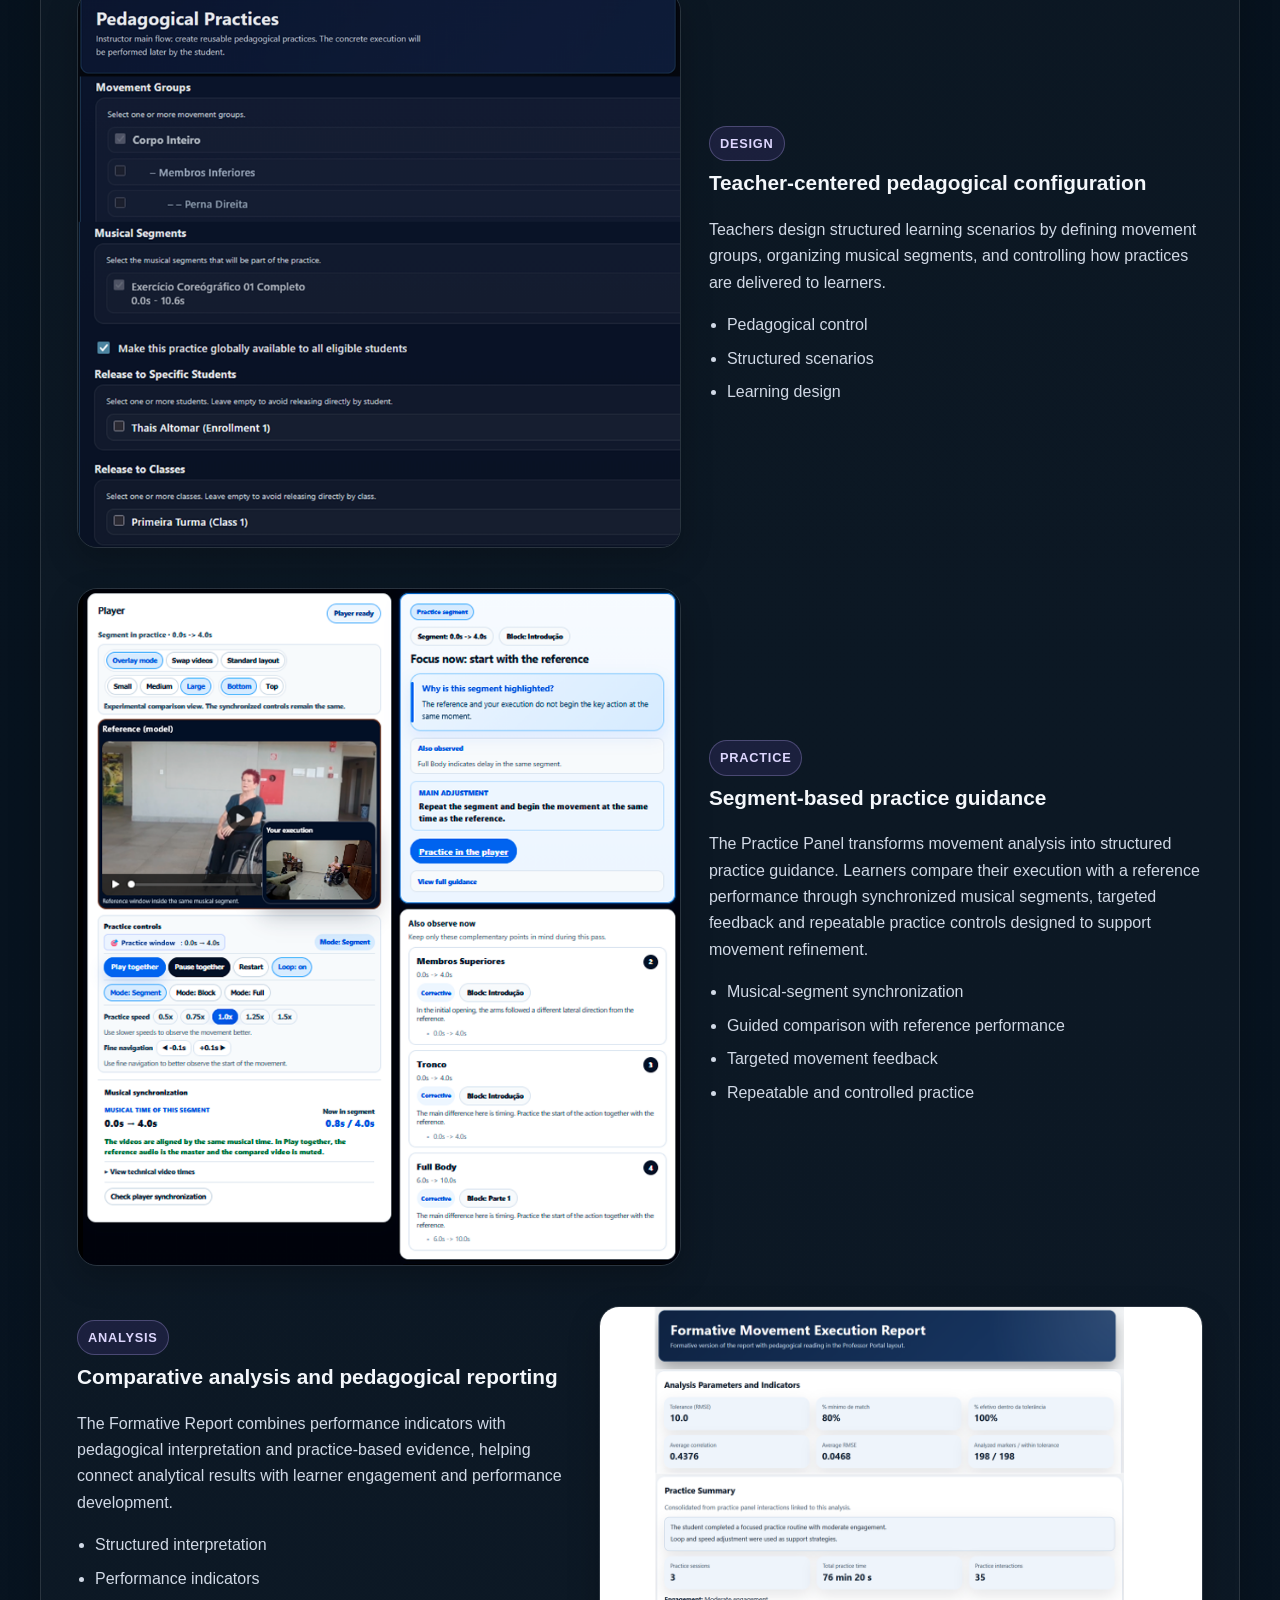
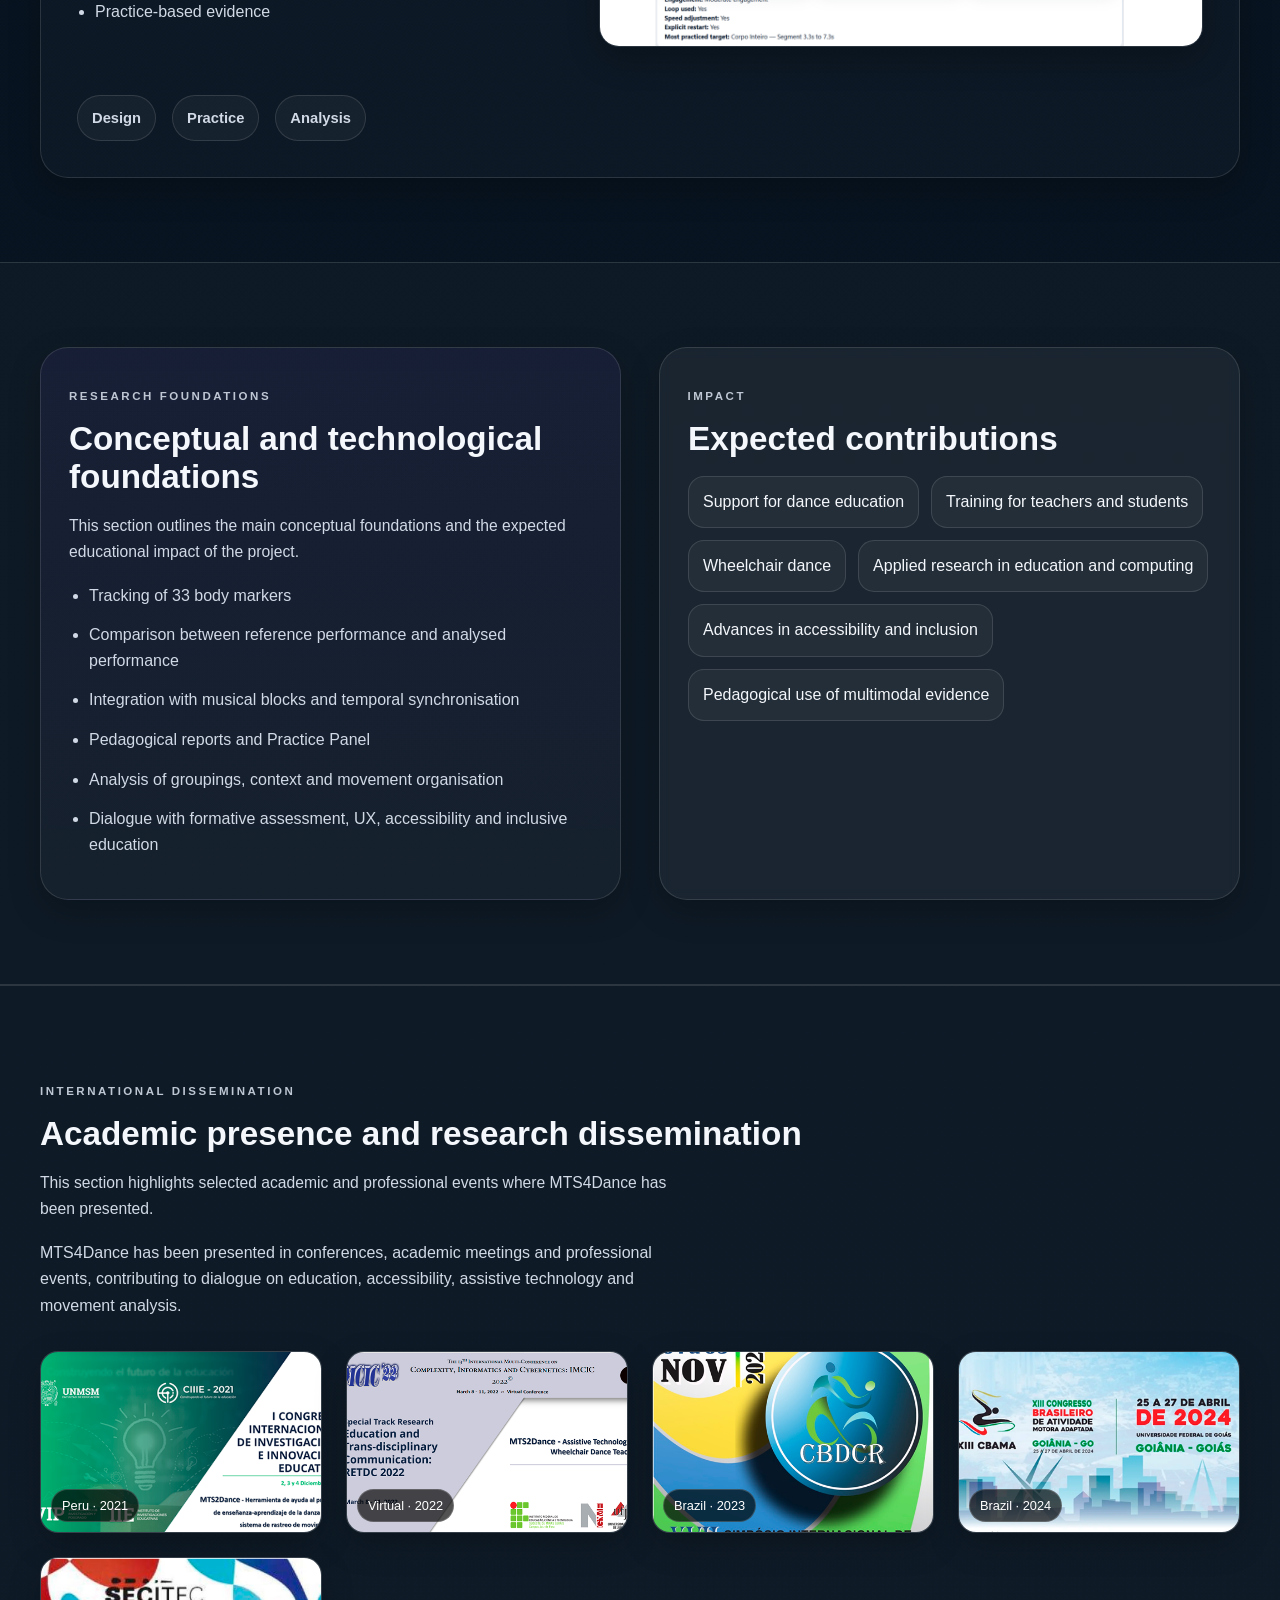
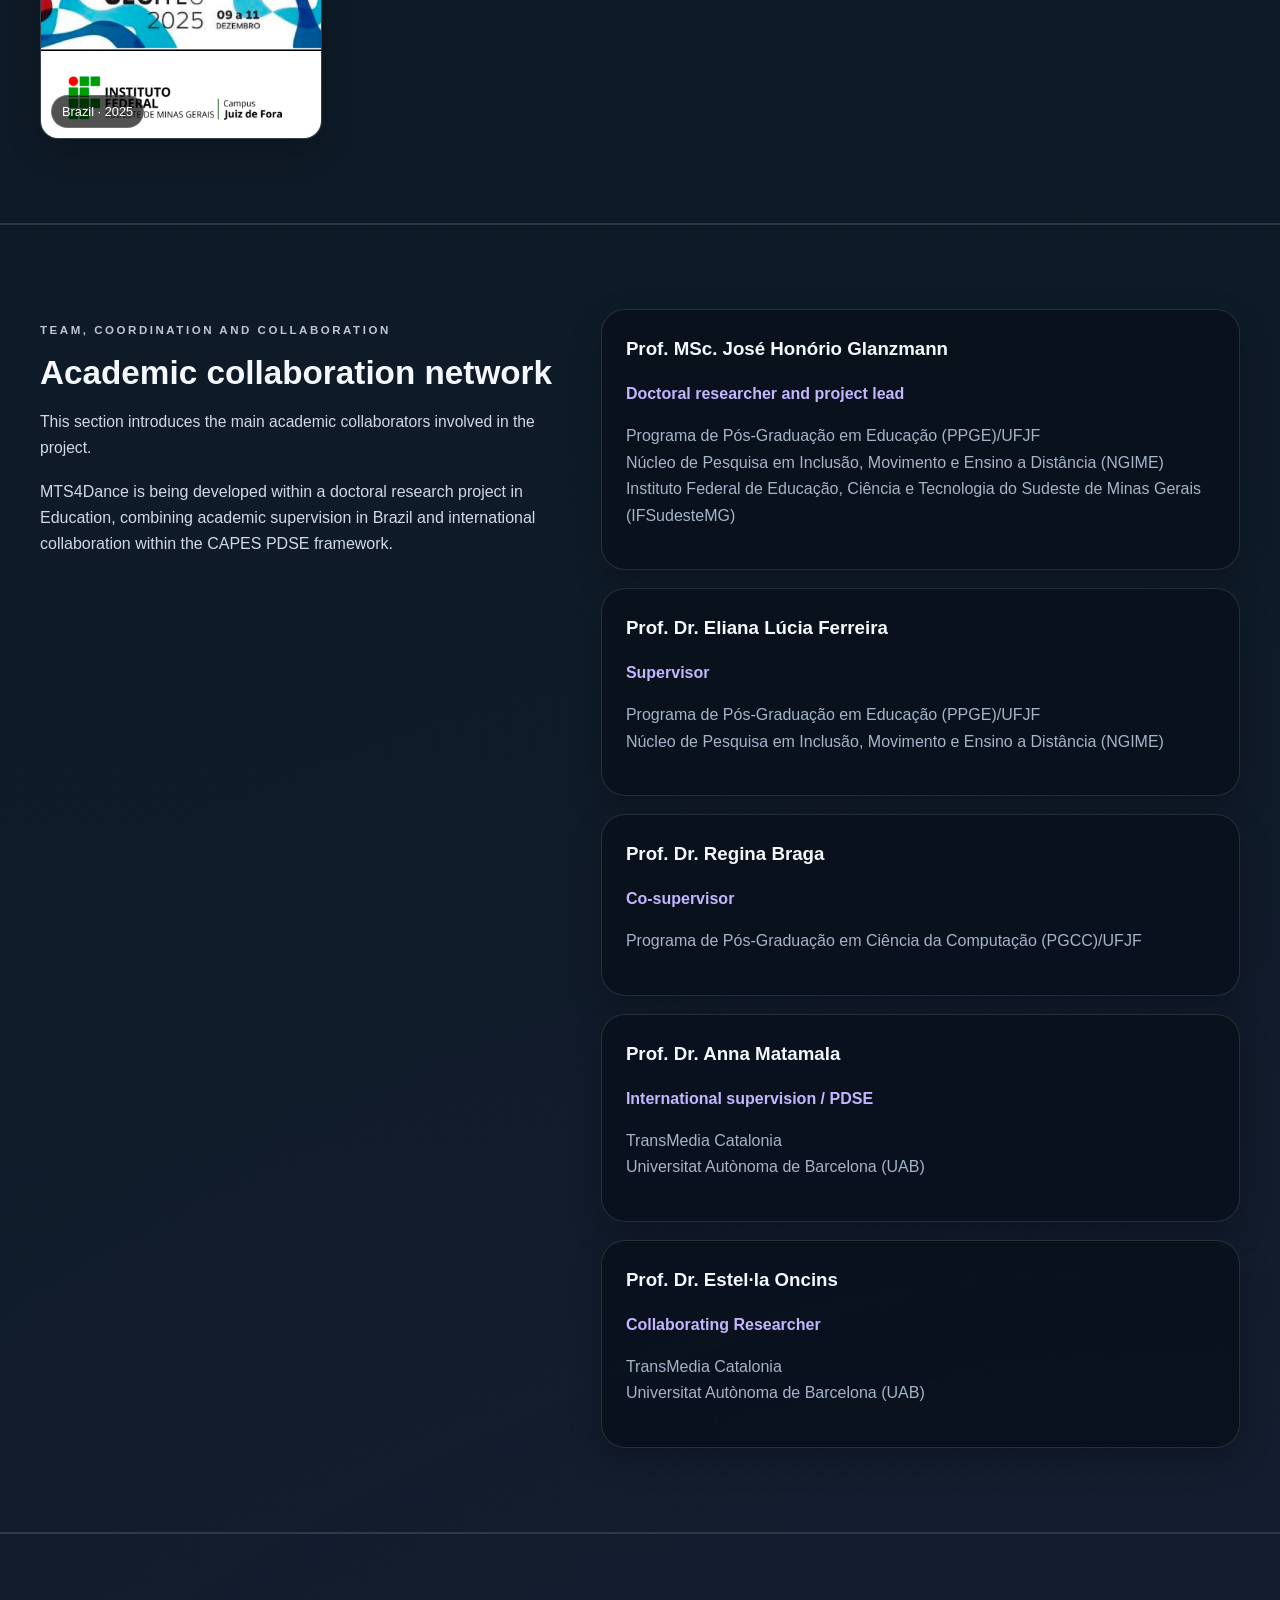
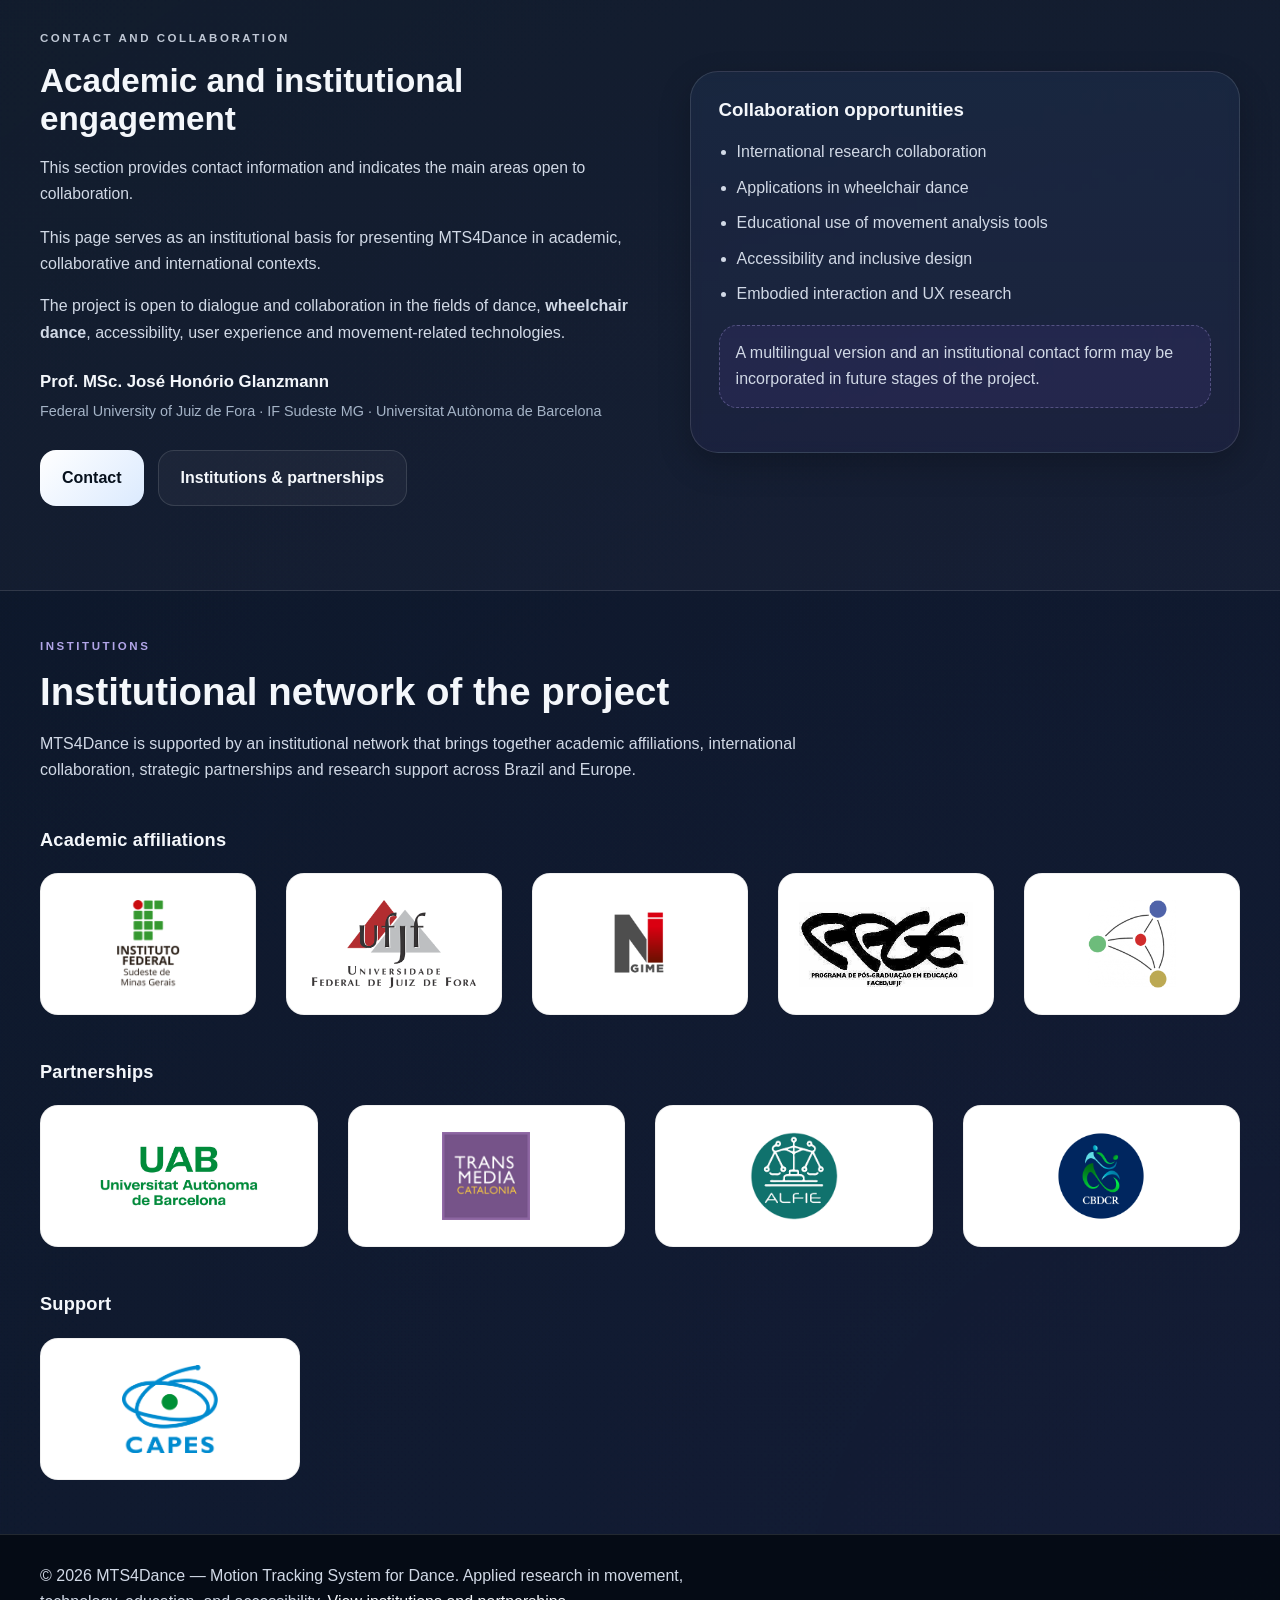
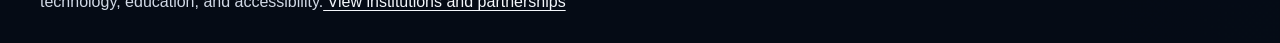
==== commit 8503af0a: "Add TransMedia Catalonia collaborator and institutional logo" ====
--- a/index.html
+++ b/index.html
@@ -523,6 +523,11 @@
 <article class="team-card">
 <h3>Prof. Dr. Anna Matamala</h3>
 <p class="team-role">International supervision / PDSE</p>
+<p class="team-org">TransMedia Catalonia<br />Universitat Autònoma de Barcelona (UAB)</p>
+</article>
+<article class="team-card">
+<h3>Prof. Dr. Estel·la Oncins  </h3>
+<p class="team-role">Collaborating Researcher</p>
 <p class="team-org">TransMedia Catalonia<br />Universitat Autònoma de Barcelona (UAB)</p>
 </article>
 </div>
@@ -606,6 +611,9 @@
 <a aria-label="Universitat Autònoma de Barcelona" class="logo-item" data-tooltip="Universitat Autònoma de Barcelona" href="https://www.uab.cat/" rel="noopener noreferrer" target="_blank">
 <img alt="Logo of the Universitat Autònoma de Barcelona" src="images/uab.png"/>
 </a>
+<a aria-label="TransMedia Catalonia Project" class="logo-item" data-tooltip="TransMedia Catalonia Project" href="https://transmediacatalonia.uab.cat" rel="noopener noreferrer" target="_blank">
+<img alt="Logo of the TransMedia Catalonia Project" src="images/logo-transmediacatalonia.png"/>
+</a>
 <a aria-label="ALFIE Project" class="logo-item" data-tooltip="ALFIE Project" href="https://alfie-project.eu/" rel="noopener noreferrer" target="_blank">
 <img alt="Logo of the ALFIE Project" src="images/alfie.png"/>
 </a>
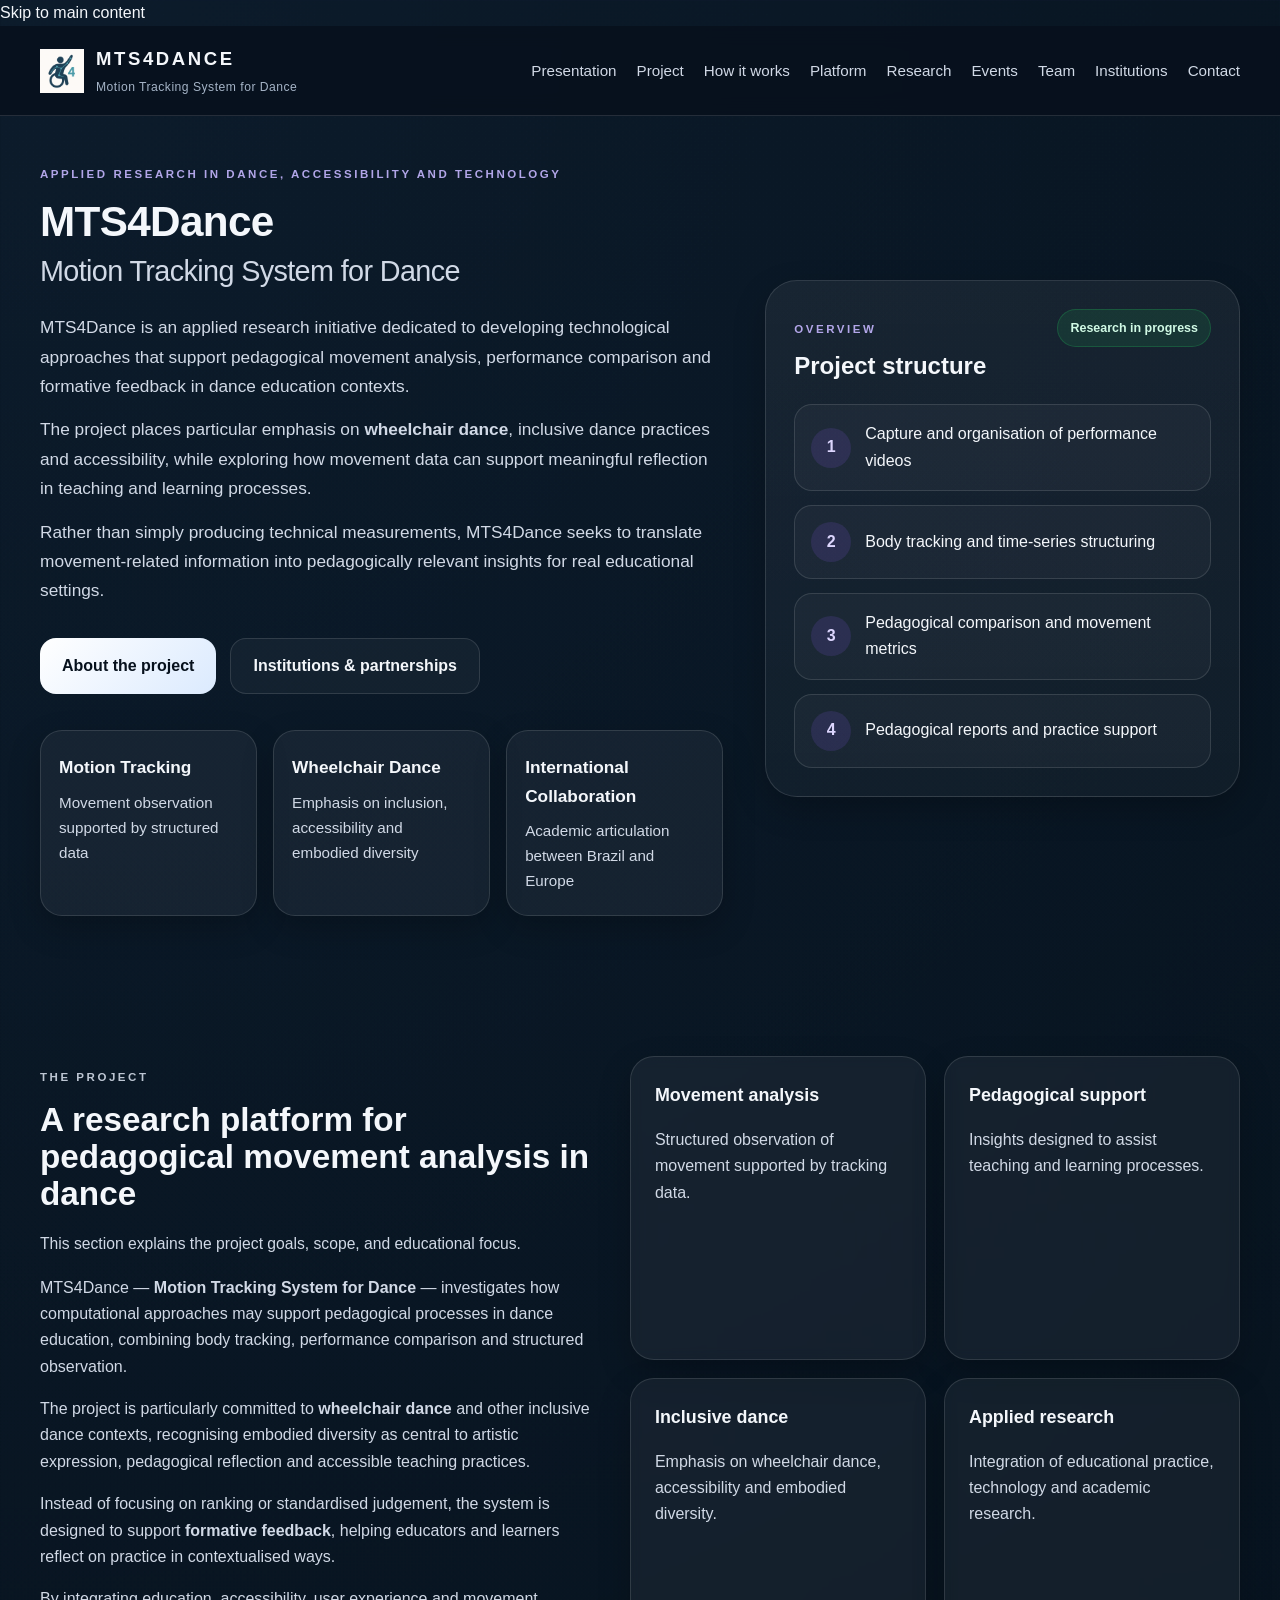
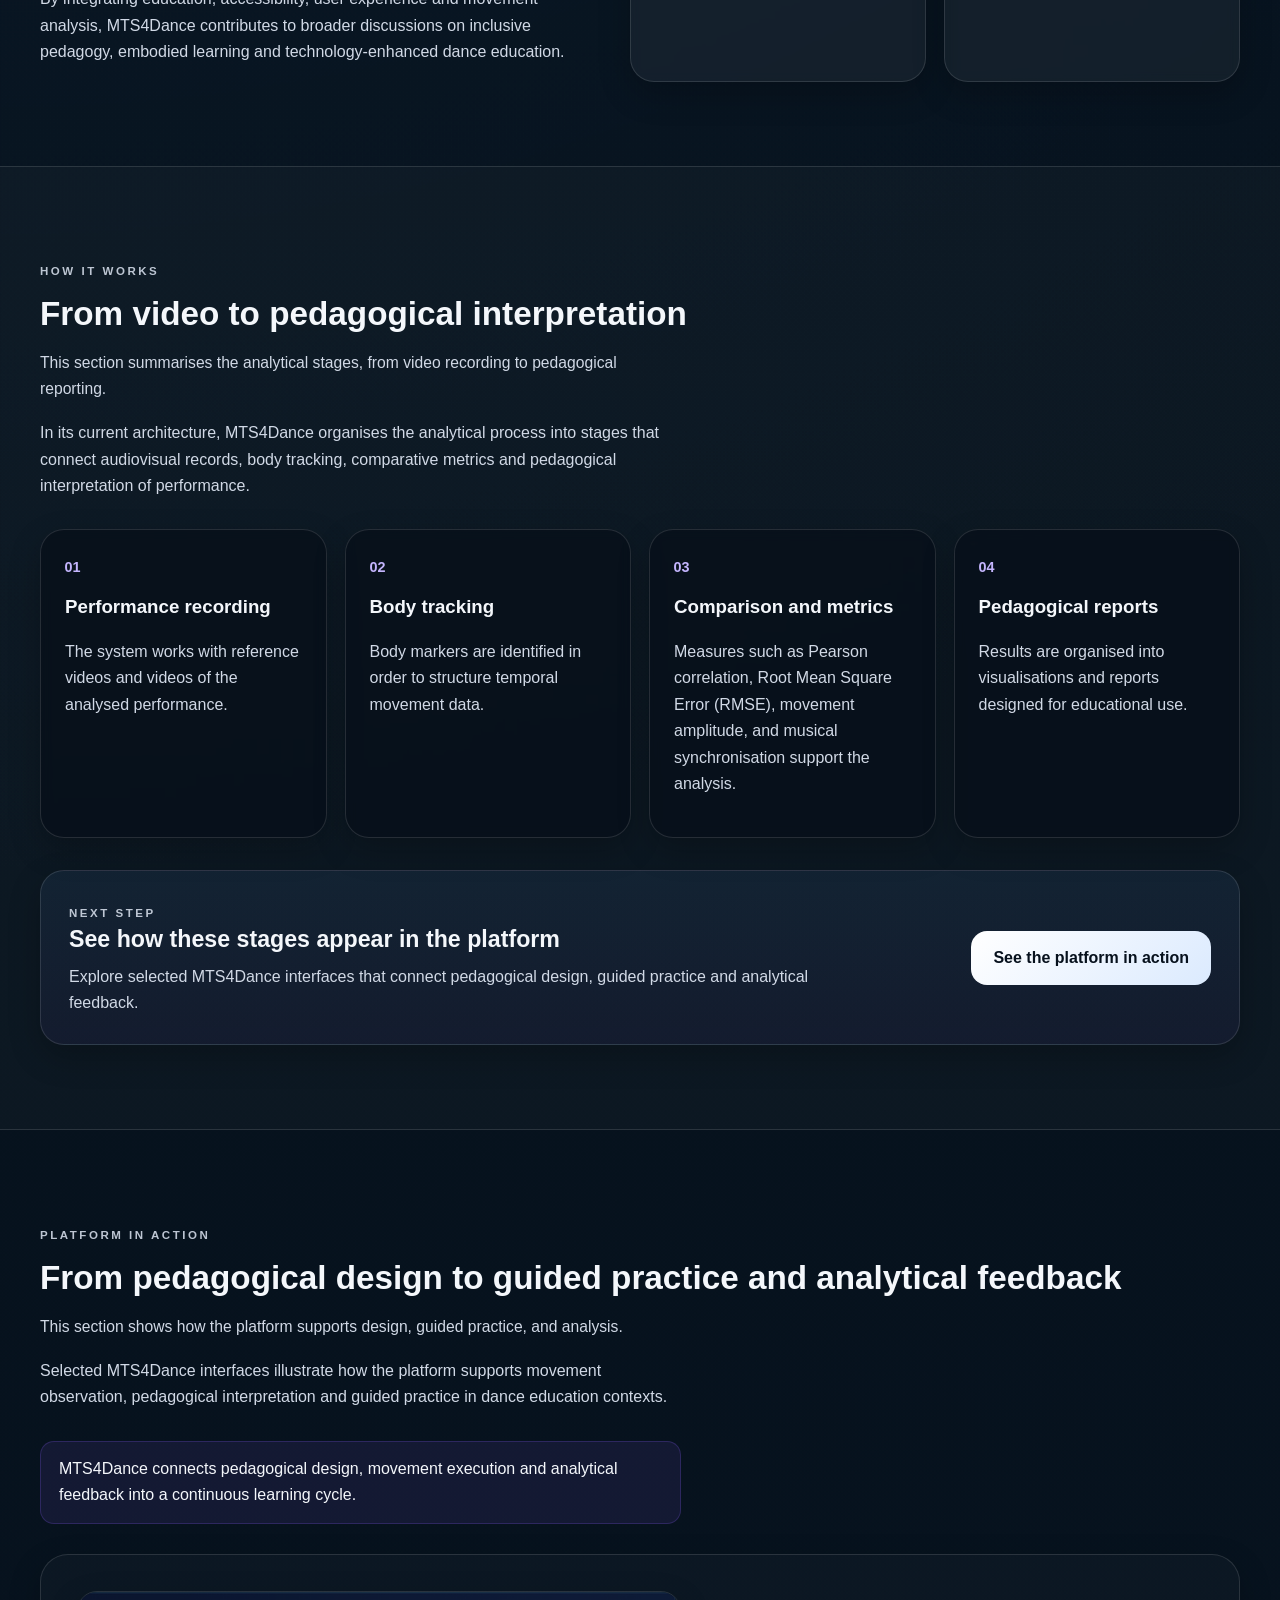
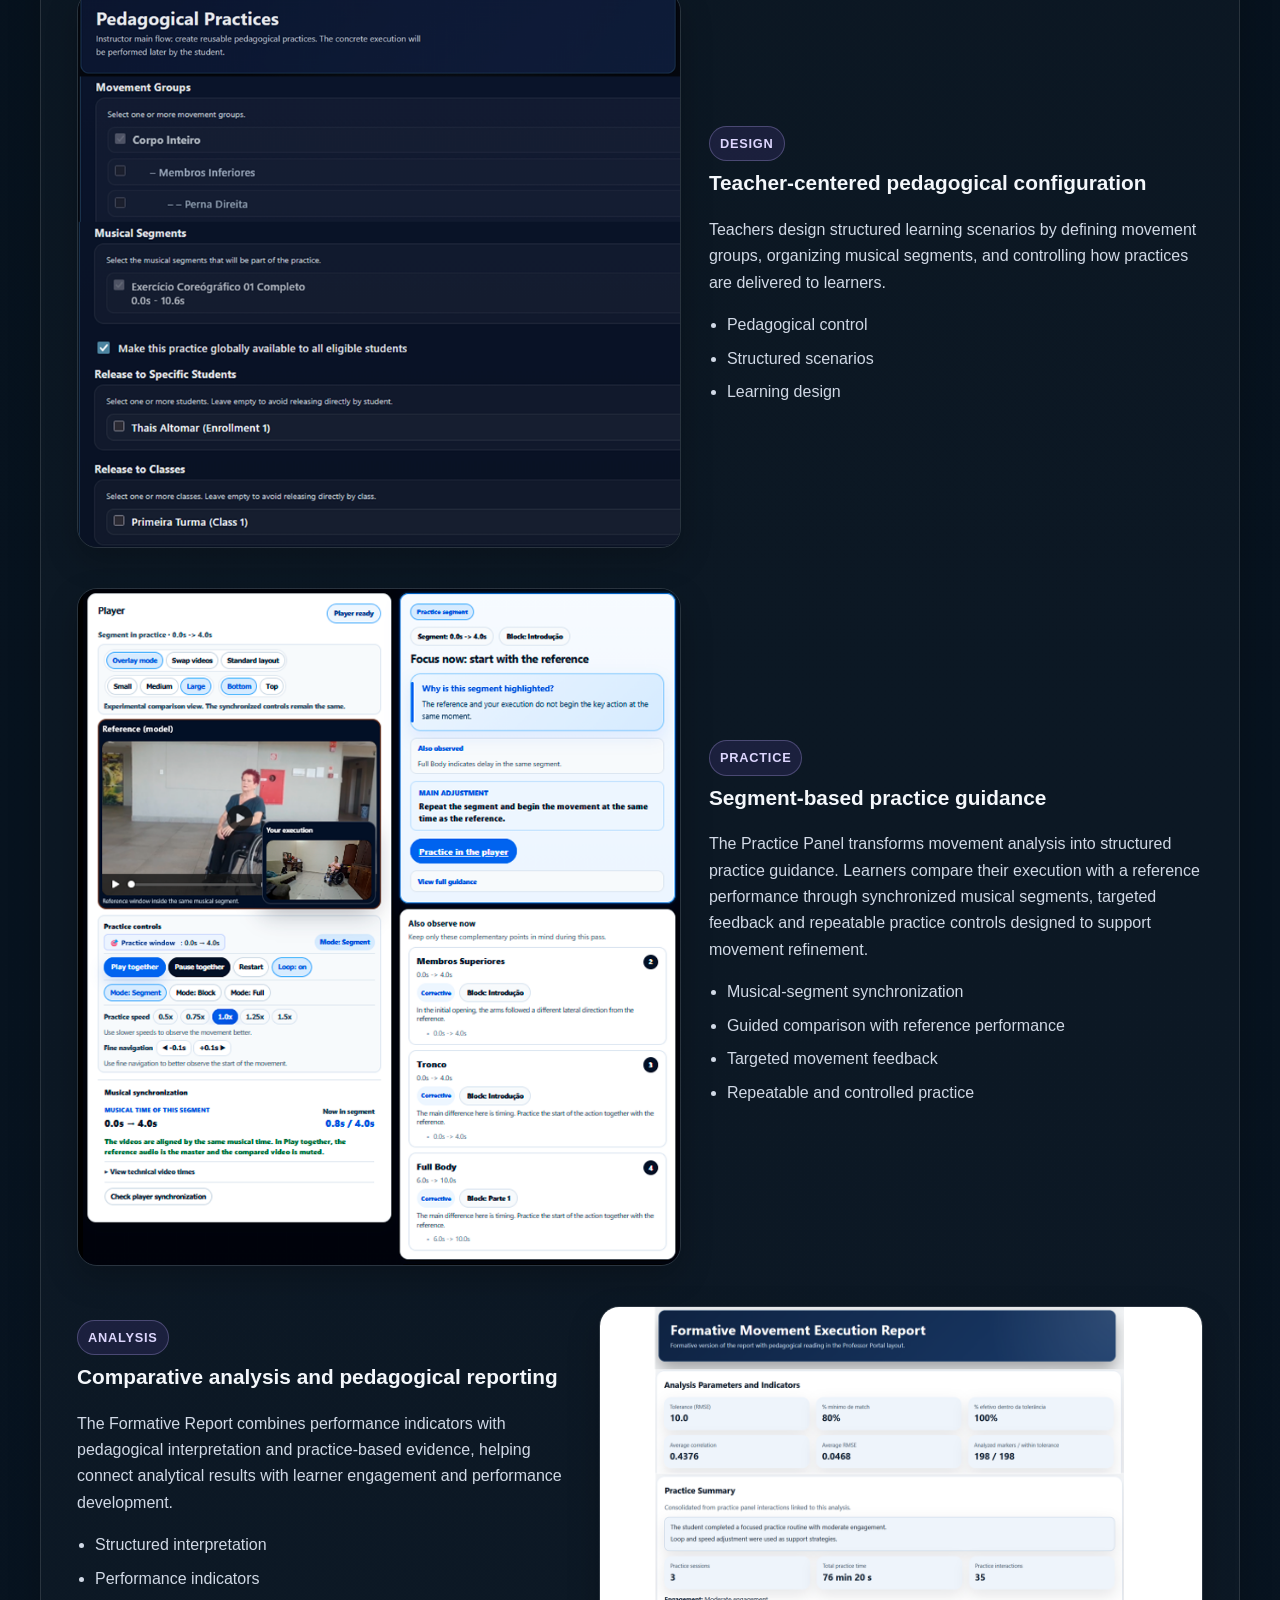
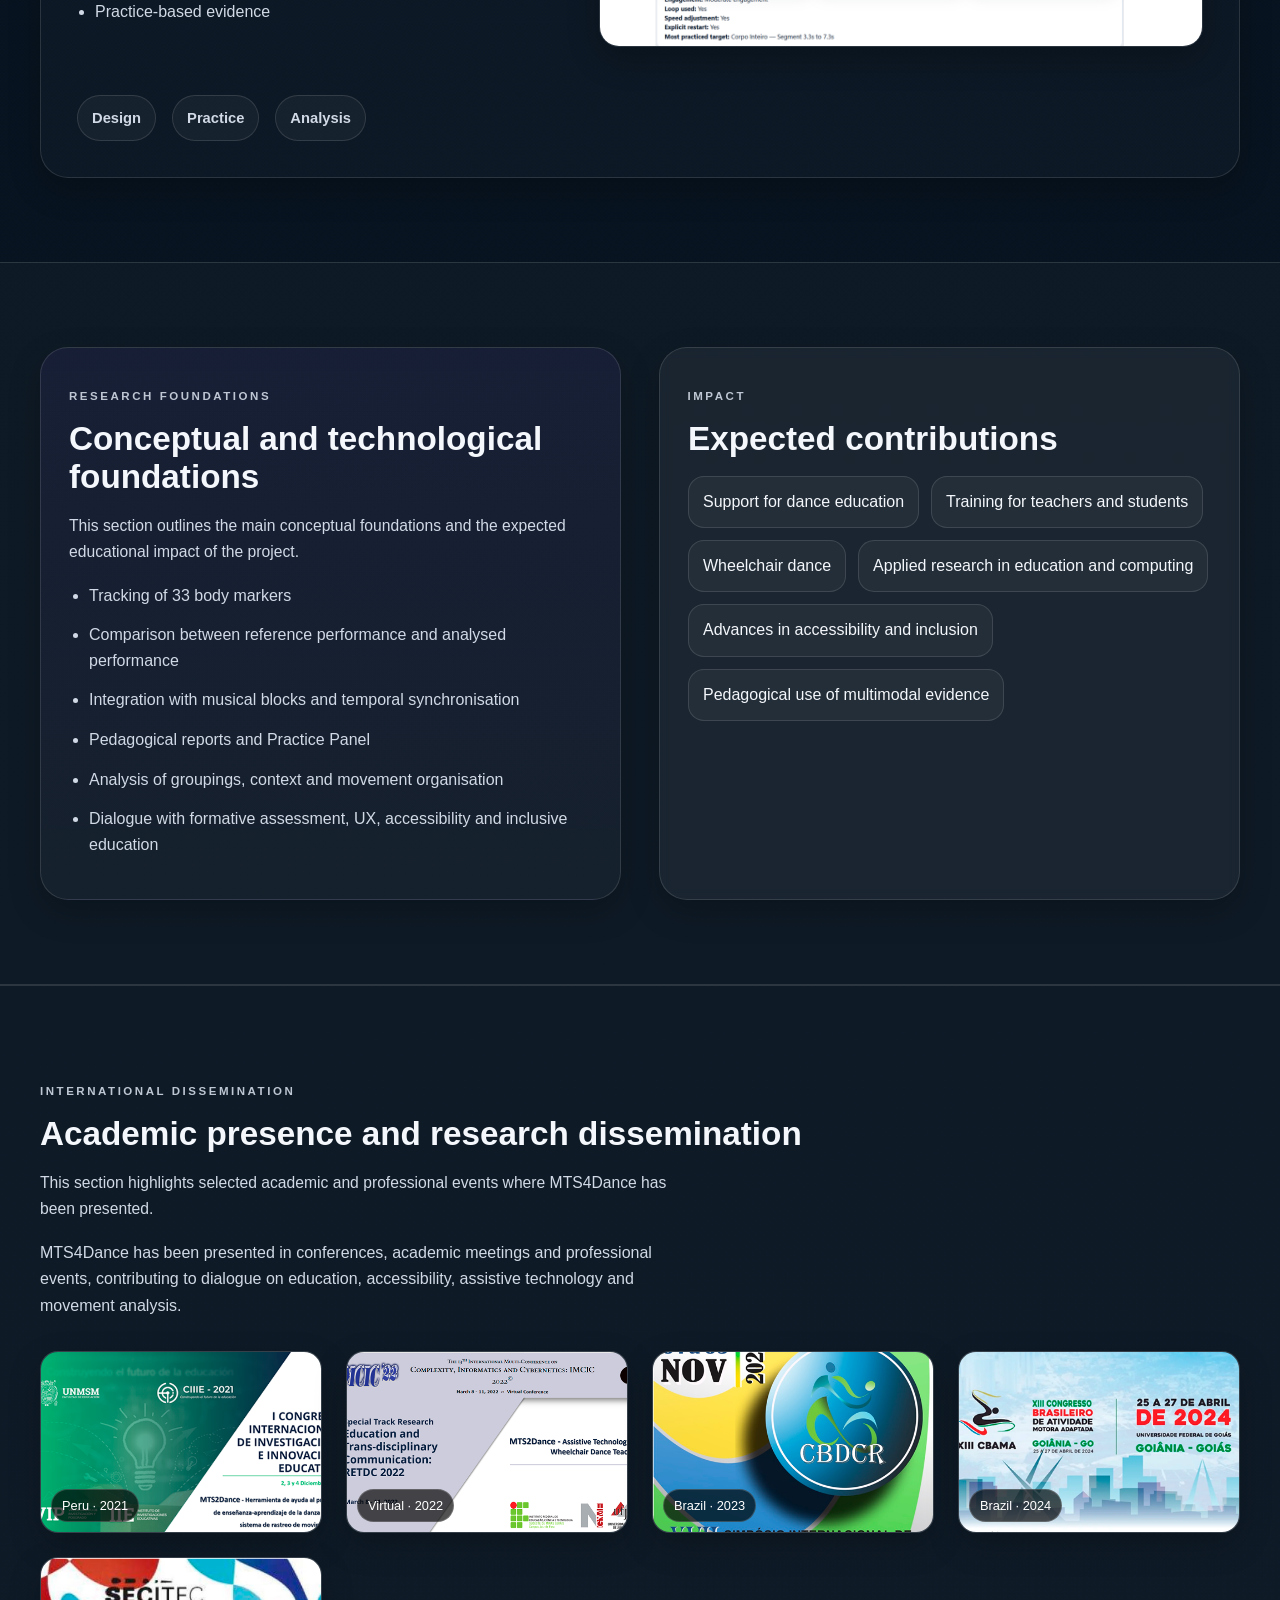
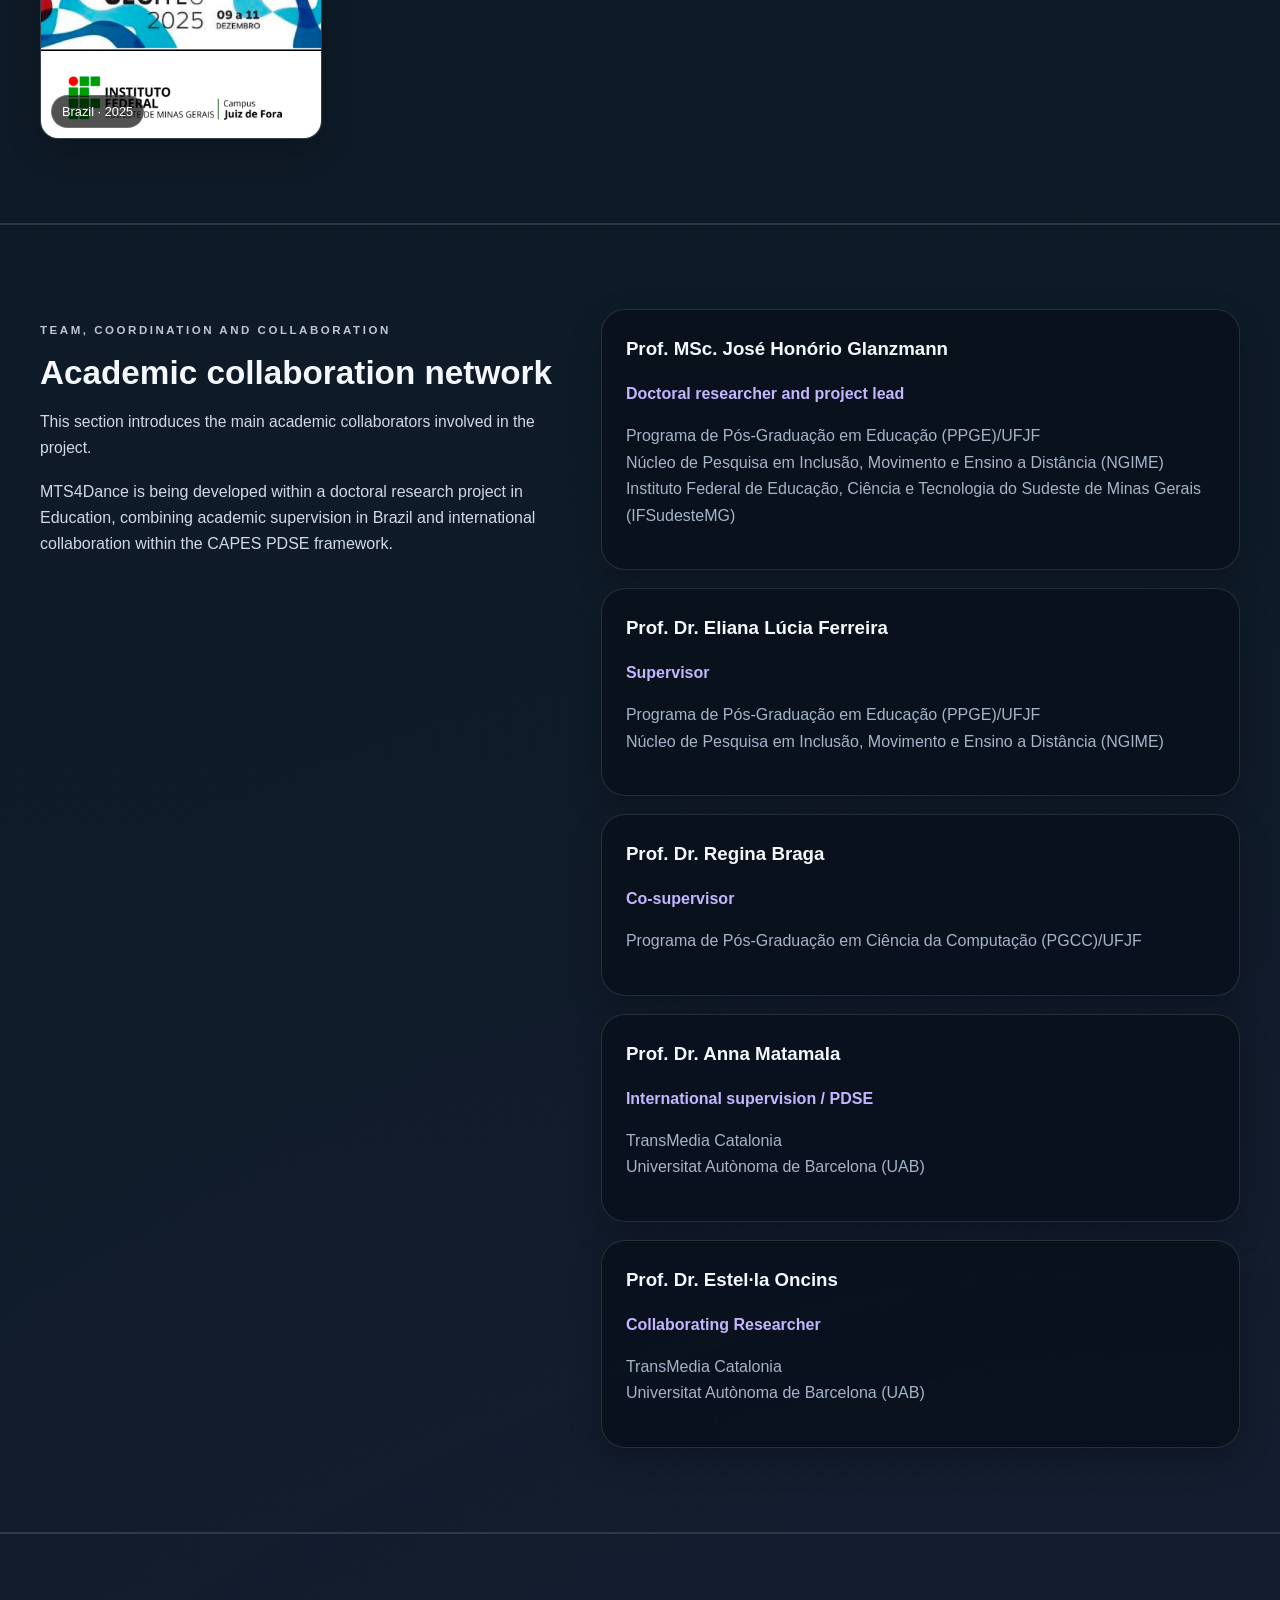
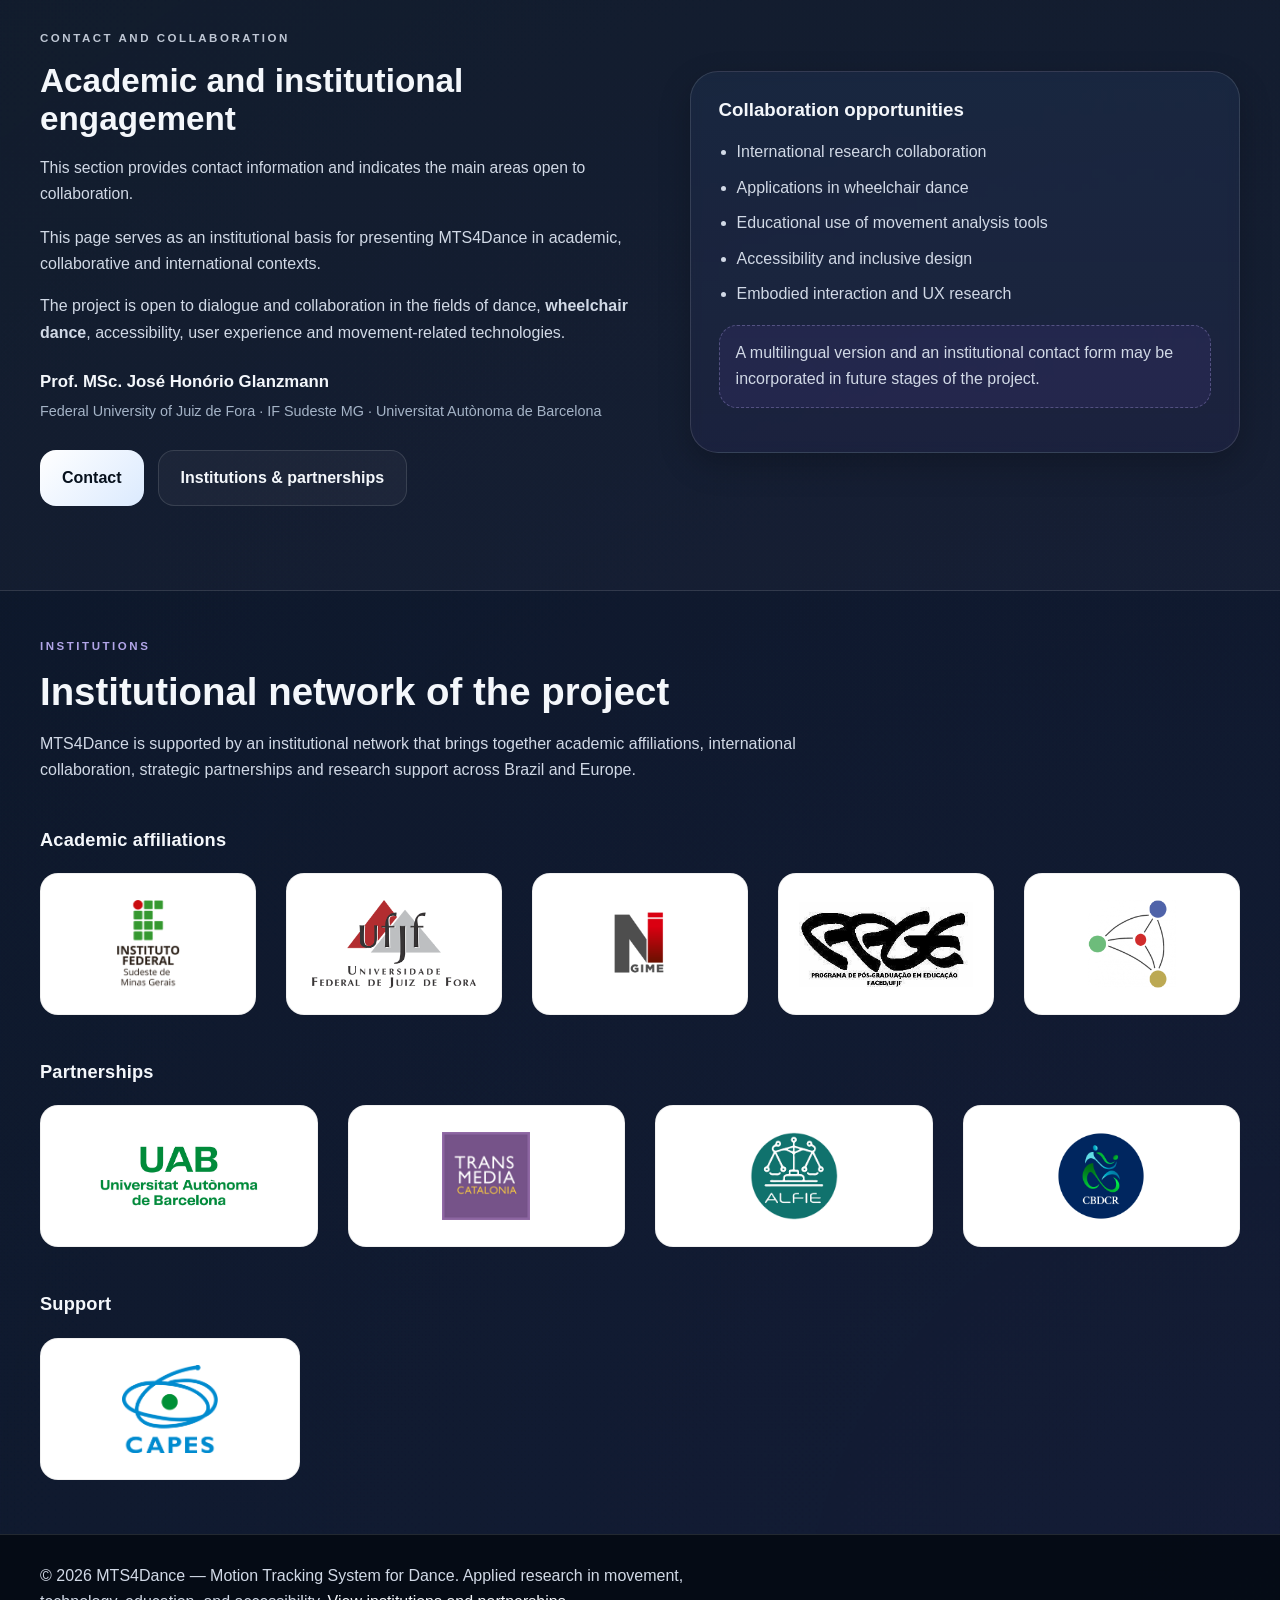
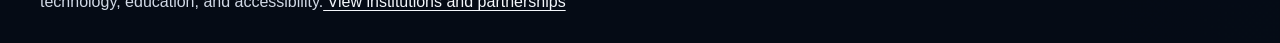
==== commit 192ab231: "Improve navigation and brand link UX" ====
--- a/index.html
+++ b/index.html
@@ -21,18 +21,24 @@
 <div class="container nav">
 
 <div class="brand-wrap">
-<img
-alt="MTS4Dance symbol"
-class="brand-logo"
-src="images/mts4dance-symbol.png"
-/>
-
-<div class="brand-block">
-<div class="brand">MTS4DANCE</div>
-<div class="brand-subtitle">
-Motion Tracking System for Dance
-</div>
-</div>
+  <a
+    href="#presentation"
+    class="brand-home-link"
+    aria-label="Go to the top of the page"
+  >
+    <img
+      alt="MTS4Dance symbol"
+      class="brand-logo"
+      src="images/mts4dance-symbol.png"
+    />
+
+    <div class="brand-block">
+      <div class="brand">MTS4DANCE</div>
+      <div class="brand-subtitle">
+        Motion Tracking System for Dance
+      </div>
+    </div>
+  </a>
 </div>
 
 <nav class="menu" aria-label="Main navigation">
--- a/style.css
+++ b/style.css
@@ -43,7 +43,31 @@
   line-height: 1.65;
   overflow-x: hidden;
 }
-
+.brand-home-link {
+  display: flex;
+  align-items: center;
+  gap: 12px;
+  text-decoration: none;
+  color: inherit;
+}
+
+.brand-home-link:hover .brand-logo {
+  transform: scale(1.05);
+}
+
+.brand-home-link:hover .brand {
+  color: #ffffff;
+}
+
+.brand-logo {
+  transition: transform 0.2s ease;
+}
+
+.brand-home-link:focus-visible {
+  outline: 2px solid var(--secondary);
+  outline-offset: 4px;
+  border-radius: 8px;
+}
 img {
   max-width: 100%;
   display: block;
